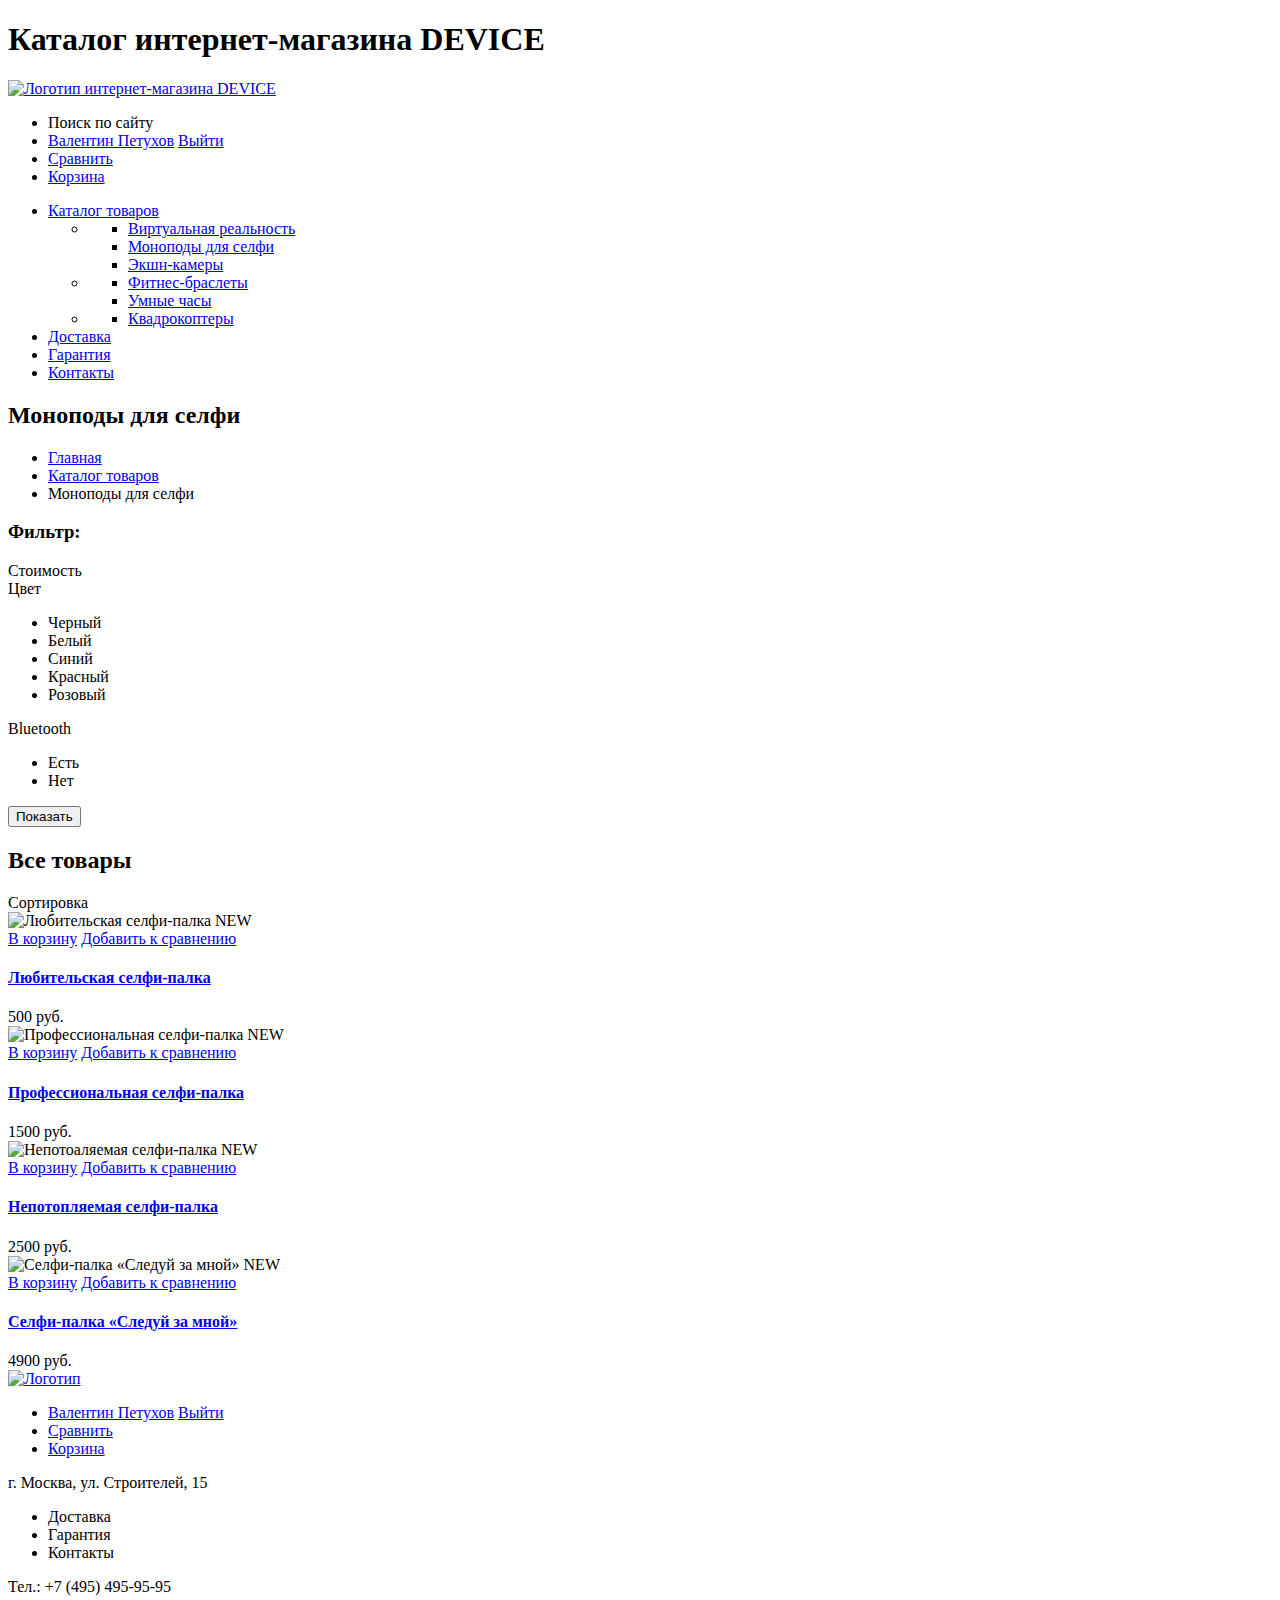
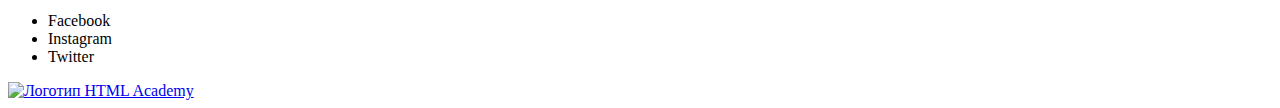
==== catalog.html @ 02eaf67c "Сделала первую часть разметки" ====
<!DOCTYPE html>
<html lang="en">

<head>
  <meta charset="UTF-8">
  <title>HTML Academy: Девайс. Каталог интернет-магазина.</title>
</head>

<body>
  <header>
    <h1>Каталог интернет-магазина DEVICE</h1>
    <div>
      <a href="index.html">
        <img src="#" alt="Логотип интернет-магазина DEVICE">
      </a>
    </div>
    <nav>
      <ul>
        <li><span>Поиск по сайту</span></li>
        <li>
          <a href="#">Валентин Петухов</a>
          <a href="#">Выйти</a>
        </li>
        <li><a href="#">Сравнить</a></li>
        <li><a href="#">Корзина</a></li>
      </ul>
      <ul>
        <li><a href="catalog.html">Каталог товаров</a>
          <ul>
            <li>
              <ul>
                <li><a href="#">Виртуальная реальность</a></li>
                <li><a href="#">Моноподы для селфи</a></li>
                <li><a href="#">Экшн-камеры</a></li>
              </ul>
            </li>
            <li>
              <ul>
                <li><a href="#">Фитнес-браслеты</a></li>
                <li><a href="#">Умные часы</a></li>
              </ul>
            </li>
            <li>
              <ul>
                <li><a href="#">Квадрокоптеры</a></li>
              </ul>
            </li>
          </ul>
        </li>
        <li><a href="#">Доставка</a></li>
        <li><a href="#">Гарантия</a></li>
        <li><a href="#">Контакты</a></li>
      </ul>
    </nav>
  </header>

  <main>
    <div>
      <h2>Моноподы для селфи</h2>
      <ul>
        <li><a href="index.html">Главная</a></li>
        <li><a href="catalog.html">Каталог товаров</a></li>
        <li><a>Моноподы для селфи</a></li>
      </ul>
    </div>

    <section>
      <h3>Фильтр:</h3>
      <div>Стоимость</div>
      <div>Цвет
        <ul>
          <li>Черный</li>
          <li>Белый</li>
          <li>Синий</li>
          <li>Красный</li>
          <li>Розовый</li>
        </ul>
      </div>
      <div>Bluetooth
        <ul>
          <li>Есть</li>
          <li>Нет</li>
        </ul>
      </div>
      <button>Показать</button>
    </section>

    <section>
      <h2>Все товары</h2>
      <section>Сортировка</section>

      <section>
        <article>
          <div>
            <div>
              <img src="#" alt="Любительская селфи-палка">
              <span>NEW</span>
            </div>
            <div>
              <a href="#">В корзину</a>
              <a href="#">Добавить к сравнению</a>
            </div>
          </div>
          <div>
            <h4><a href="#">Любительская селфи-палка</a></h4>
            <span>500 руб.</span>
          </div>
        </article>
        <article>
          <div>
            <div>
              <img src="#" alt="Профессиональная селфи-палка">
              <span>NEW</span>
            </div>
            <div>
              <a href="#">В корзину</a>
              <a href="#">Добавить к сравнению</a>
            </div>
          </div>
          <div>
            <h4><a href="#">Профессиональная селфи-палка</a></h4>
            <span>1500 руб.</span>
          </div>
        </article>
        <article>
          <div>
            <div>
              <img src="#" alt="Непотоаляемая селфи-палка">
              <span>NEW</span>
            </div>
            <div>
              <a href="#">В корзину</a>
              <a href="#">Добавить к сравнению</a>
            </div>
          </div>
          <div>
            <h4><a href="#">Непотопляемая селфи-палка</a></h4>
            <span>2500 руб.</span>
          </div>
        </article>
        <article>
          <div>
            <div>
              <img src="#" alt="Селфи-палка &laquoСледуй за мной&raquo">
              <span>NEW</span>
            </div>
            <div>
              <a href="#">В корзину</a>
              <a href="#">Добавить к сравнению</a>
            </div>
          </div>
          <div>
            <h4><a href="#">Селфи-палка &laquoСледуй за мной&raquo</a></h4>
            <span>4900 руб.</span>
          </div>
        </article>
      </section>
      
      <!--Pagination-->
      <section></section>

    </section>

    <footer>
      <div>
        <div>
          <a href="index.html"><img src="#" alt="Логотип"></a>
        </div>
        <ul>
          <li>
            <a href="#">Валентин Петухов</a>
            <a href="#">Выйти</a></li>
          <li><a href="#">Сравнить</a></li>
          <li><a href="#">Корзина</a></li>
        </ul>
      </div>
      <div>
        <p>г. Москва, ул. Строителей, 15</p>
        <ul>
          <li><a href="#"></a>Доставка</li>
          <li><a href="#"></a>Гарантия</li>
          <li><a href="#"></a>Контакты</li>
        </ul>
        <p>Тел.: +7 (495) 495-95-95</p>
      </div>
      <div>
        <ul>
          <li><a href="#"></a>Facebook</li>
          <li><a href="#"></a>Instagram</li>
          <li><a href="#"></a>Twitter</li>
        </ul>
        <div>
          <a href="https://htmlacademy.ru/intensive/htmlcss"><img src="#" alt="Логотип HTML Academy"></a>
        </div>
      </div>
    </footer>
  </main>
</body>

</html>
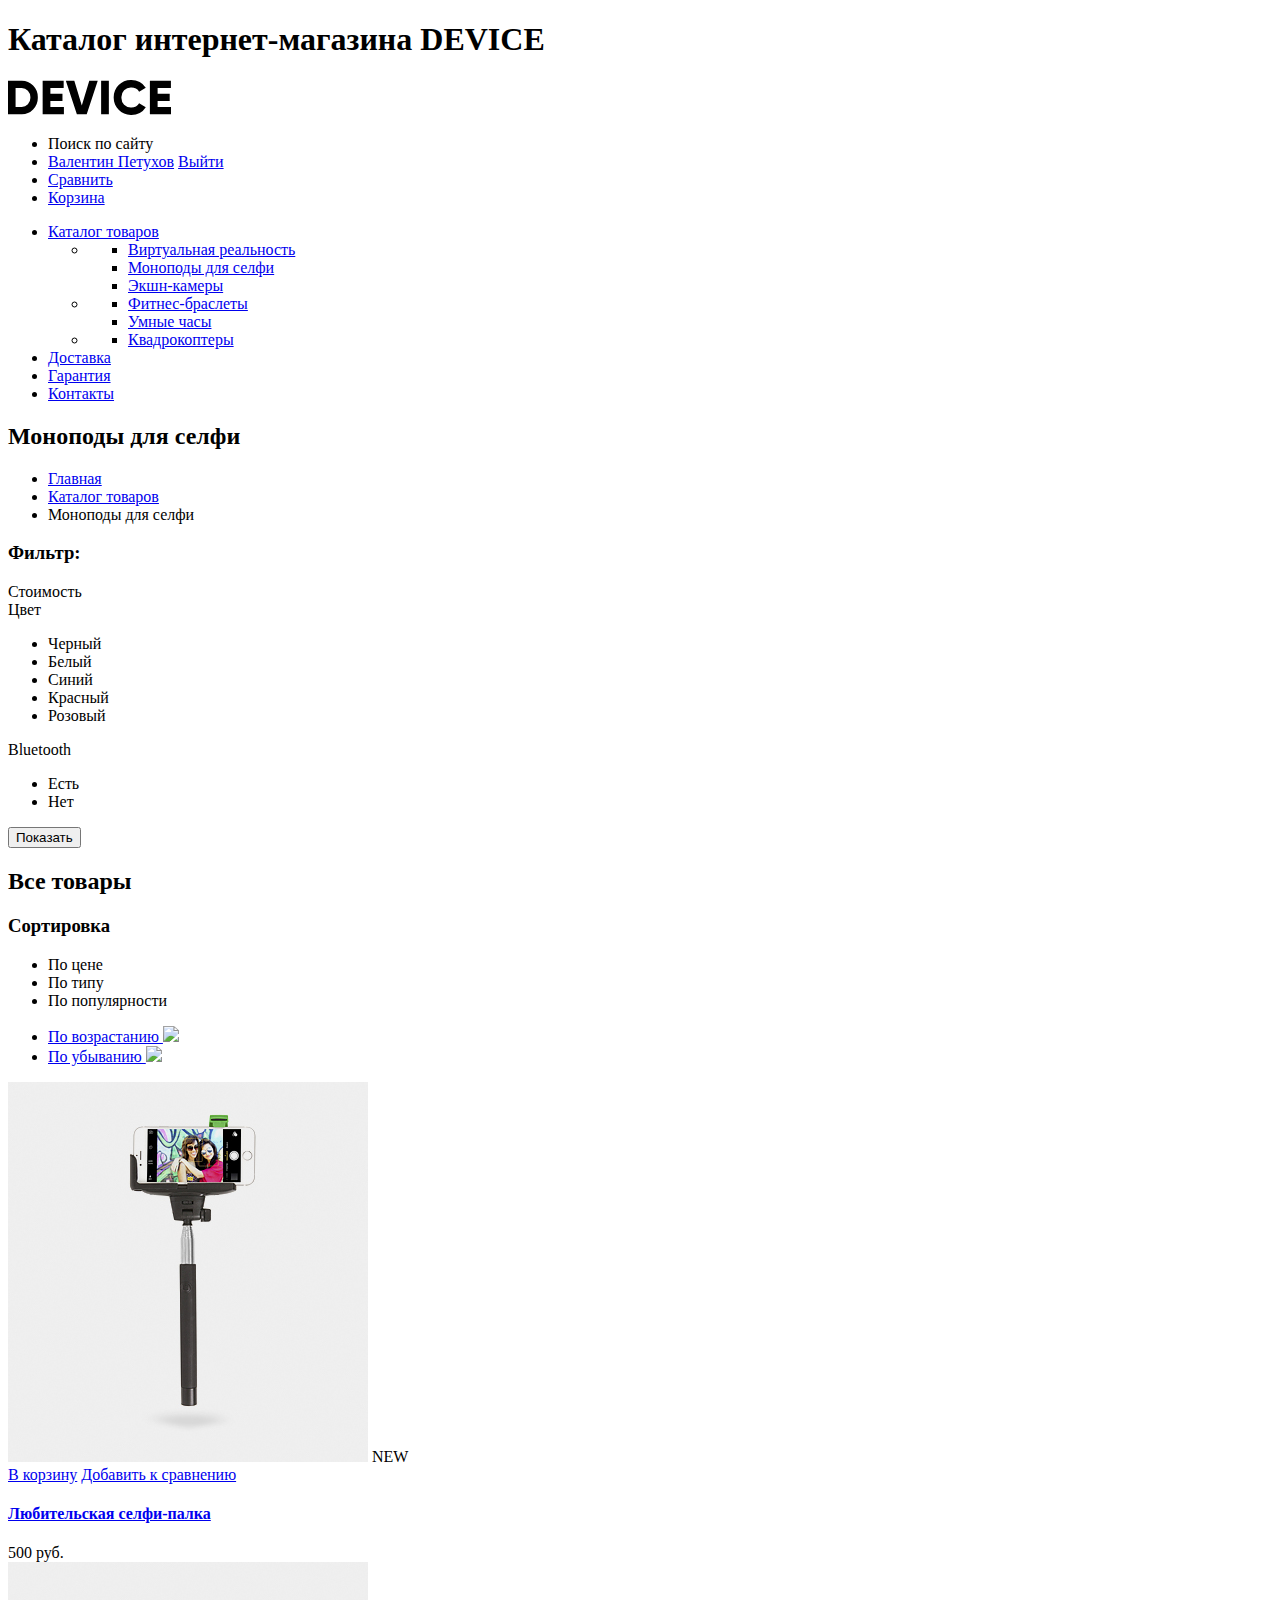
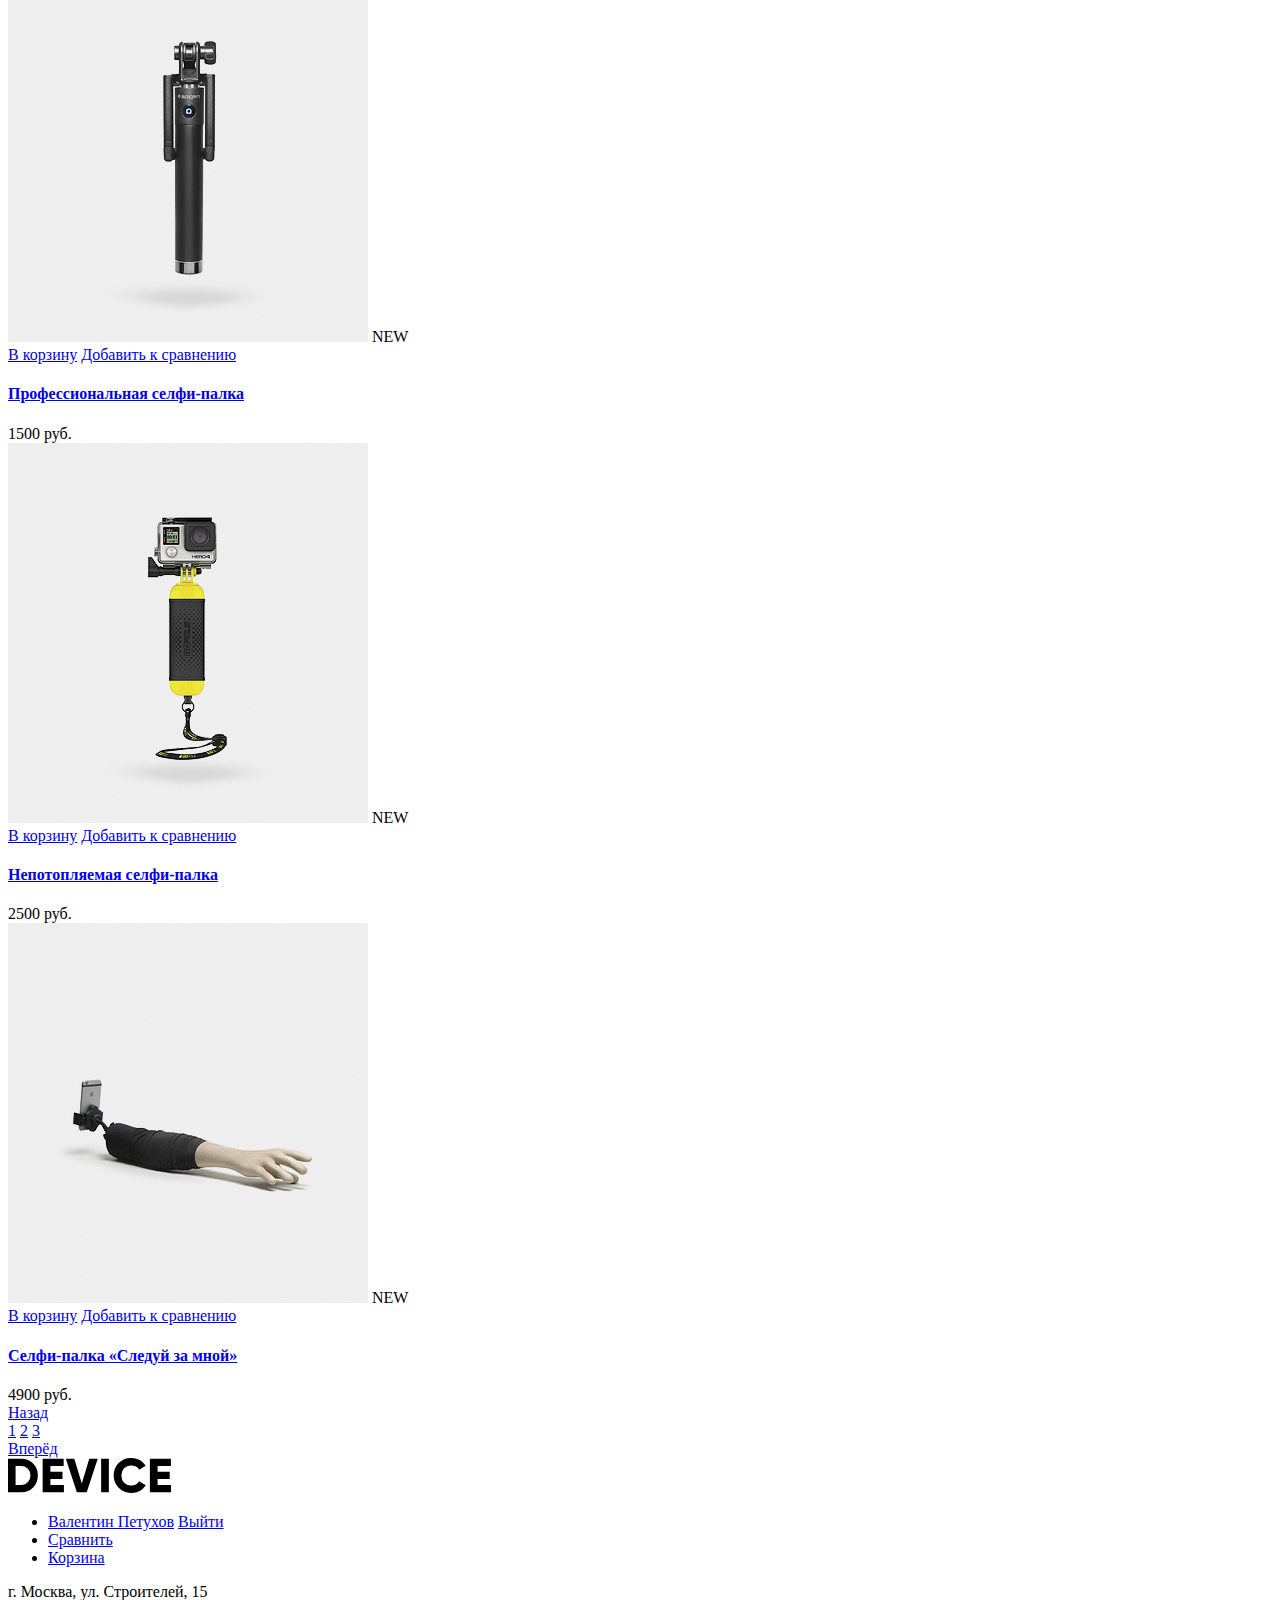
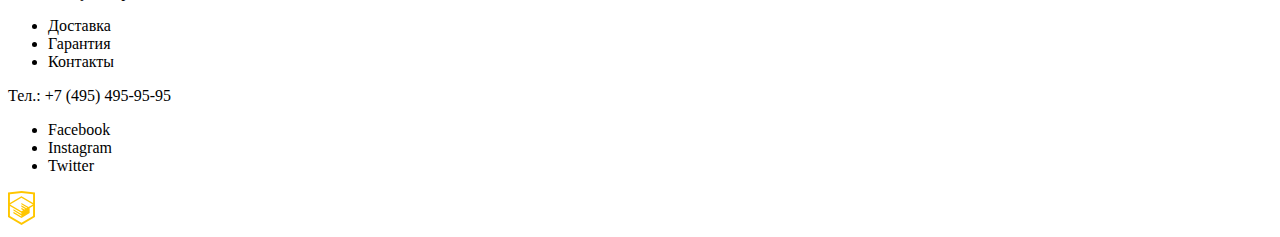
==== commit e89d8b6b: "Личный проект: начинаем готовить графику" ====
--- a/catalog.html
+++ b/catalog.html
@@ -11,7 +11,7 @@
     <h1>Каталог интернет-магазина DEVICE</h1>
     <div>
       <a href="index.html">
-        <img src="#" alt="Логотип интернет-магазина DEVICE">
+        <img src="img/logo.svg" alt="Логотип интернет-магазина DEVICE">
       </a>
     </div>
     <nav>
@@ -64,137 +64,175 @@
       </ul>
     </div>
 
-    <section>
-      <h3>Фильтр:</h3>
-      <div>Стоимость</div>
-      <div>Цвет
-        <ul>
-          <li>Черный</li>
-          <li>Белый</li>
-          <li>Синий</li>
-          <li>Красный</li>
-          <li>Розовый</li>
-        </ul>
+    <div>
+      <section>
+        <div>
+          <h3>Фильтр:</h3>
+        </div>
+        <div>Стоимость</div>
+        <div>Цвет
+          <ul>
+            <li>Черный</li>
+            <li>Белый</li>
+            <li>Синий</li>
+            <li>Красный</li>
+            <li>Розовый</li>
+          </ul>
+        </div>
+        <div>Bluetooth
+          <ul>
+            <li>Есть</li>
+            <li>Нет</li>
+          </ul>
+        </div>
+        <button>Показать</button>
+      </section>
+
+      <div>
+        <h2>Все товары</h2>
+        <section>
+          <h3>Сортировка</h3>
+          <ul>
+            <li><a href="#"></a>По цене</li>
+            <li><a href="#"></a>По типу</li>
+            <li><a href="#"></a>По популярности</li>
+          </ul>
+          <ul>
+            <li>
+              <a href="#">По возрастанию
+                <img src="#">
+              </a>
+            </li>
+            <li>
+              <a href="#">По убыванию
+                <img src="#">
+              </a>
+            </li>
+          </ul>
+        </section>
+
+        <section>
+          <article>
+            <div>
+              <div>
+                <img src="img/item-1.jpg" alt="Любительская селфи-палка">
+                <span>NEW</span>
+              </div>
+              <div>
+                <a href="#">В корзину</a>
+                <a href="#">Добавить к сравнению</a>
+              </div>
+            </div>
+            <div>
+              <h4><a href="#">Любительская селфи-палка</a></h4>
+              <span>500 руб.</span>
+            </div>
+          </article>
+          <article>
+            <div>
+              <div>
+                <img src="img/item-2.jpg" alt="Профессиональная селфи-палка">
+                <span>NEW</span>
+              </div>
+              <div>
+                <a href="#">В корзину</a>
+                <a href="#">Добавить к сравнению</a>
+              </div>
+            </div>
+            <div>
+              <h4><a href="#">Профессиональная селфи-палка</a></h4>
+              <span>1500 руб.</span>
+            </div>
+          </article>
+          <article>
+            <div>
+              <div>
+                <img src="img/item-3.jpg" alt="Непотоаляемая селфи-палка">
+                <span>NEW</span>
+              </div>
+              <div>
+                <a href="#">В корзину</a>
+                <a href="#">Добавить к сравнению</a>
+              </div>
+            </div>
+            <div>
+              <h4><a href="#">Непотопляемая селфи-палка</a></h4>
+              <span>2500 руб.</span>
+            </div>
+          </article>
+          <article>
+            <div>
+              <div>
+                <img src="img/item-4.jpg" alt="Селфи-палка &laquoСледуй за мной&raquo">
+                <span>NEW</span>
+              </div>
+              <div>
+                <a href="#">В корзину</a>
+                <a href="#">Добавить к сравнению</a>
+              </div>
+            </div>
+            <div>
+              <h4><a href="#">Селфи-палка &laquoСледуй за мной&raquo</a></h4>
+              <span>4900 руб.</span>
+            </div>
+          </article>
+        </section>
+
+        <!--Pagination-->
+        <section>
+          <div>
+            <div>
+              <a href="#prev">Назад</a>
+            </div>
+            <div>
+              <a href="#1">1</a>
+              <a href="#2">2</a>
+              <a href="#3">3</a>
+            </div>
+            <div>
+              <a href="#next">Вперёд</a>
+            </div>
+          </div>
+        </section>
+
       </div>
-      <div>Bluetooth
-        <ul>
-          <li>Есть</li>
-          <li>Нет</li>
-        </ul>
+    </div>
+  </main>
+
+  <footer>
+    <div>
+      <div>
+        <a href="index.html"><img src="img/logo.svg" alt="Логотип"></a>
       </div>
-      <button>Показать</button>
-    </section>
-
-    <section>
-      <h2>Все товары</h2>
-      <section>Сортировка</section>
-
-      <section>
-        <article>
-          <div>
-            <div>
-              <img src="#" alt="Любительская селфи-палка">
-              <span>NEW</span>
-            </div>
-            <div>
-              <a href="#">В корзину</a>
-              <a href="#">Добавить к сравнению</a>
-            </div>
-          </div>
-          <div>
-            <h4><a href="#">Любительская селфи-палка</a></h4>
-            <span>500 руб.</span>
-          </div>
-        </article>
-        <article>
-          <div>
-            <div>
-              <img src="#" alt="Профессиональная селфи-палка">
-              <span>NEW</span>
-            </div>
-            <div>
-              <a href="#">В корзину</a>
-              <a href="#">Добавить к сравнению</a>
-            </div>
-          </div>
-          <div>
-            <h4><a href="#">Профессиональная селфи-палка</a></h4>
-            <span>1500 руб.</span>
-          </div>
-        </article>
-        <article>
-          <div>
-            <div>
-              <img src="#" alt="Непотоаляемая селфи-палка">
-              <span>NEW</span>
-            </div>
-            <div>
-              <a href="#">В корзину</a>
-              <a href="#">Добавить к сравнению</a>
-            </div>
-          </div>
-          <div>
-            <h4><a href="#">Непотопляемая селфи-палка</a></h4>
-            <span>2500 руб.</span>
-          </div>
-        </article>
-        <article>
-          <div>
-            <div>
-              <img src="#" alt="Селфи-палка &laquoСледуй за мной&raquo">
-              <span>NEW</span>
-            </div>
-            <div>
-              <a href="#">В корзину</a>
-              <a href="#">Добавить к сравнению</a>
-            </div>
-          </div>
-          <div>
-            <h4><a href="#">Селфи-палка &laquoСледуй за мной&raquo</a></h4>
-            <span>4900 руб.</span>
-          </div>
-        </article>
-      </section>
-      
-      <!--Pagination-->
-      <section></section>
-
-    </section>
-
-    <footer>
+      <ul>
+        <li>
+          <a href="#">Валентин Петухов</a>
+          <a href="#">Выйти</a></li>
+        <li><a href="#">Сравнить</a></li>
+        <li><a href="#">Корзина</a></li>
+      </ul>
+    </div>
+    <div>
+      <p>г. Москва, ул. Строителей, 15</p>
+      <ul>
+        <li><a href="#"></a>Доставка</li>
+        <li><a href="#"></a>Гарантия</li>
+        <li><a href="#"></a>Контакты</li>
+      </ul>
+      <p>Тел.: +7 (495) 495-95-95</p>
+    </div>
+    <div>
+      <ul>
+        <li><a href="#"></a>Facebook</li>
+        <li><a href="#"></a>Instagram</li>
+        <li><a href="#"></a>Twitter</li>
+      </ul>
       <div>
-        <div>
-          <a href="index.html"><img src="#" alt="Логотип"></a>
-        </div>
-        <ul>
-          <li>
-            <a href="#">Валентин Петухов</a>
-            <a href="#">Выйти</a></li>
-          <li><a href="#">Сравнить</a></li>
-          <li><a href="#">Корзина</a></li>
-        </ul>
+        <a href="https://htmlacademy.ru/intensive/htmlcss"><img src="img/logo-html.svg" alt="Логотип HTML Academy"></a>
       </div>
-      <div>
-        <p>г. Москва, ул. Строителей, 15</p>
-        <ul>
-          <li><a href="#"></a>Доставка</li>
-          <li><a href="#"></a>Гарантия</li>
-          <li><a href="#"></a>Контакты</li>
-        </ul>
-        <p>Тел.: +7 (495) 495-95-95</p>
-      </div>
-      <div>
-        <ul>
-          <li><a href="#"></a>Facebook</li>
-          <li><a href="#"></a>Instagram</li>
-          <li><a href="#"></a>Twitter</li>
-        </ul>
-        <div>
-          <a href="https://htmlacademy.ru/intensive/htmlcss"><img src="#" alt="Логотип HTML Academy"></a>
-        </div>
-      </div>
-    </footer>
-  </main>
+    </div>
+  </footer>
+
 </body>
 
 </html>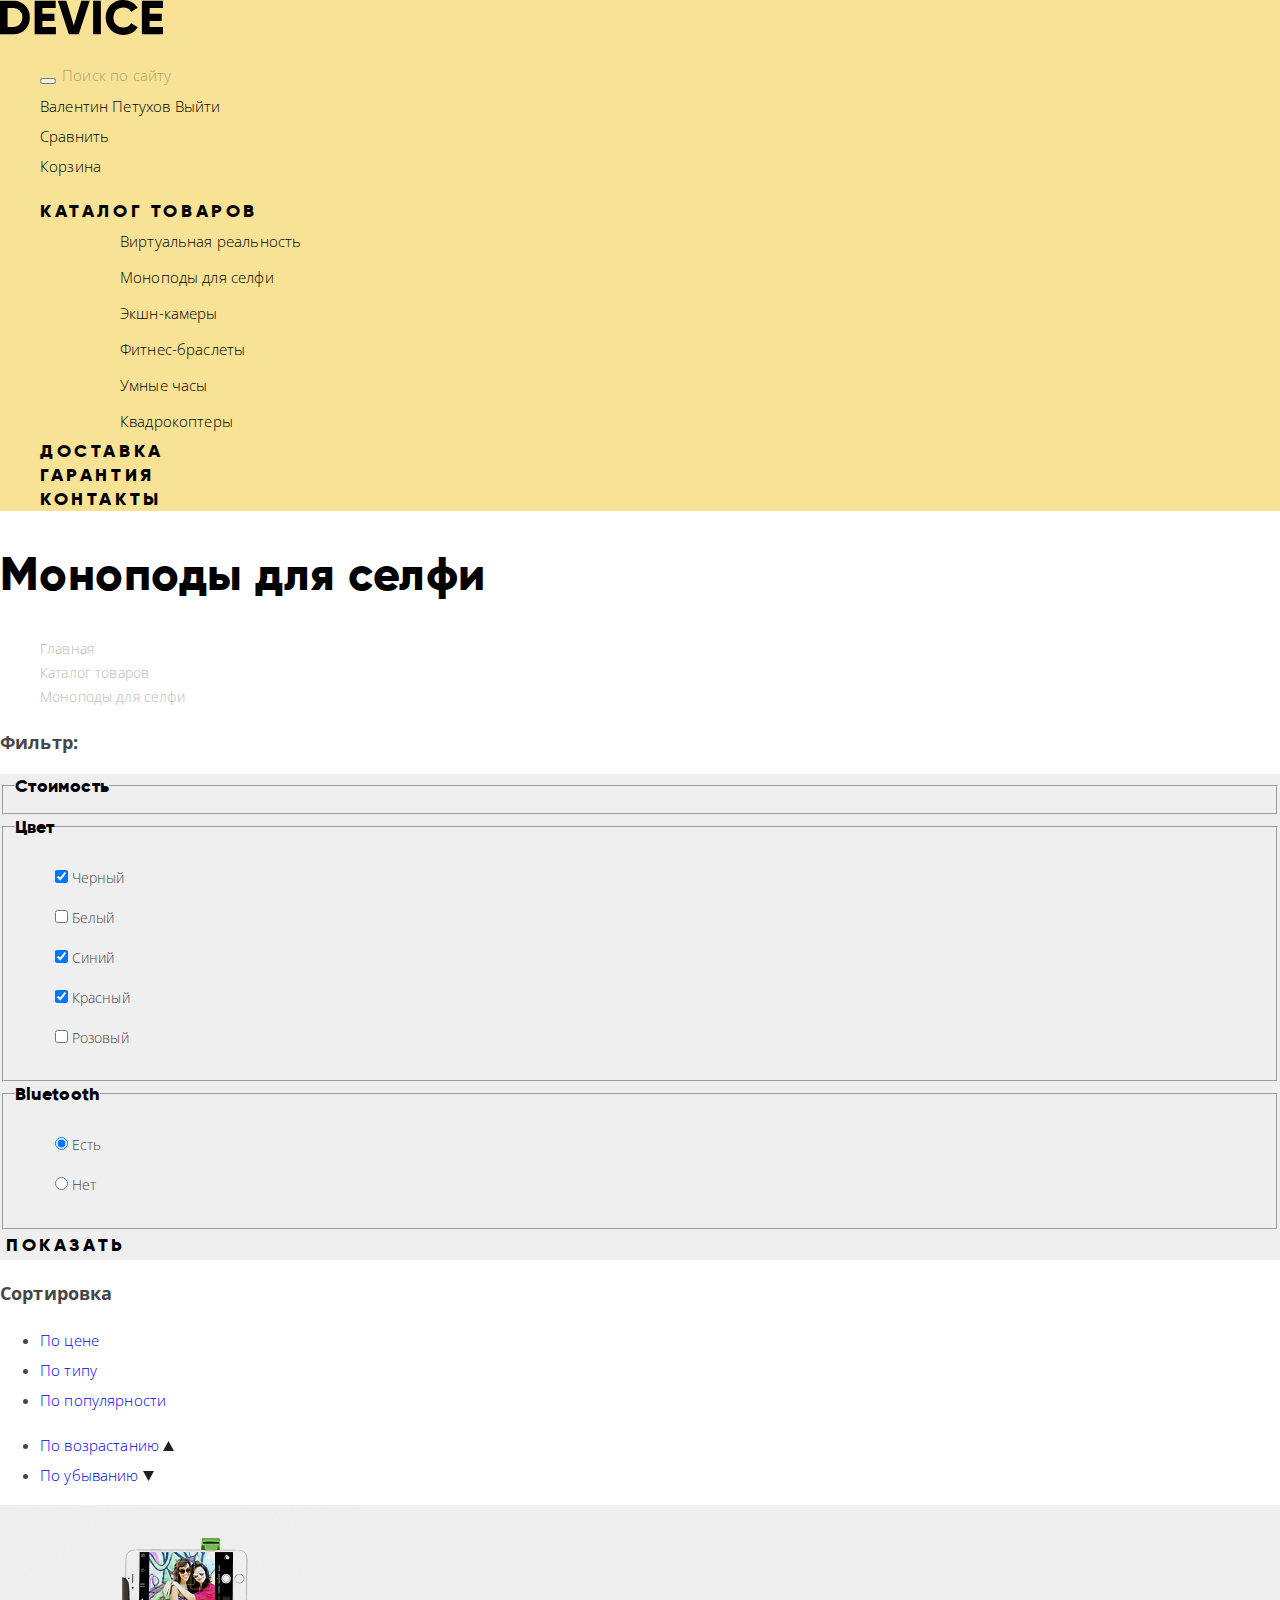
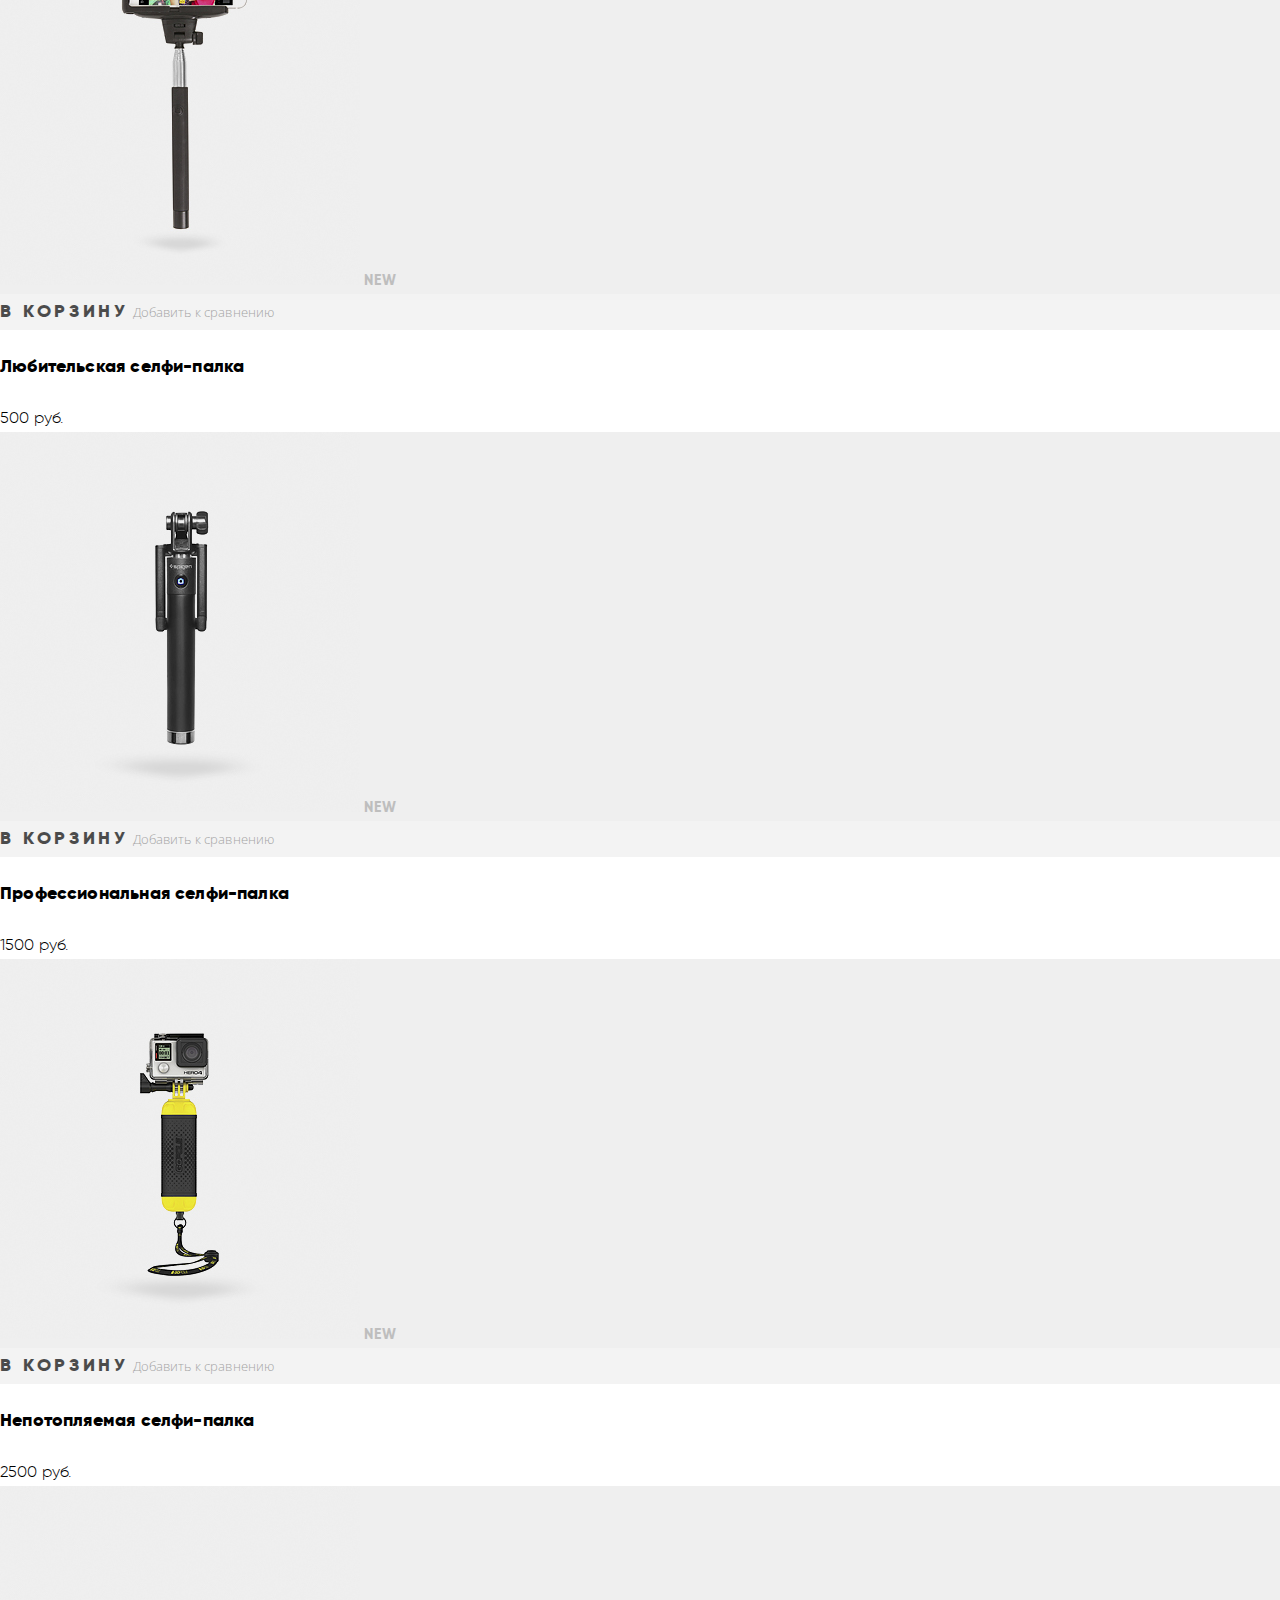
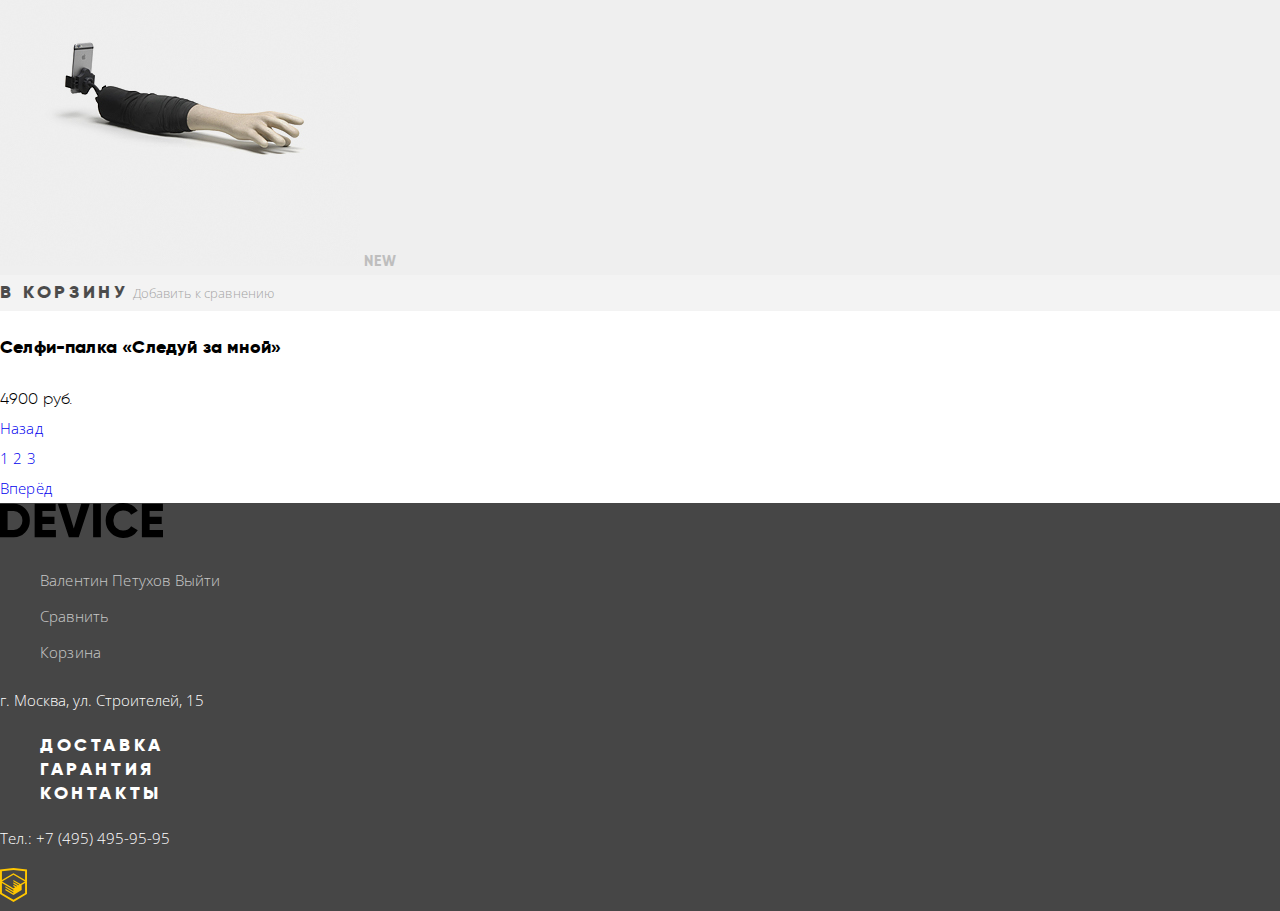
==== commit 945707ae: "Личный проект: начинаем базовую стилизацию" ====
--- a/catalog.html
+++ b/catalog.html
@@ -4,174 +4,252 @@
 <head>
   <meta charset="UTF-8">
   <title>HTML Academy: Девайс. Каталог интернет-магазина.</title>
+  <link href="https://fonts.googleapis.com/css?family=Open+Sans:300&display=swap&subset=cyrillic-ext" rel="stylesheet">
+  <link href="css/normalize.css" rel="stylesheet">
+  <link href="css/style.css" rel="stylesheet">
 </head>
 
 <body>
-  <header>
-    <h1>Каталог интернет-магазина DEVICE</h1>
-    <div>
+  <header class="main-header">
+    <h1 class="visually-hidden">Каталог интернет-магазина Девайс</h1>
+    <div class="main-header-logo">
       <a href="index.html">
-        <img src="img/logo.svg" alt="Логотип интернет-магазина DEVICE">
+        <img src="img/logo.svg" alt="Логотип интернет-магазина Девайс">
       </a>
     </div>
-    <nav>
-      <ul>
-        <li><span>Поиск по сайту</span></li>
+     <nav class="main-navigation">
+      <ul class="user-navigation">
+        <li class="user-search-item">
+          <form class="user-search" method="get" action="#">
+            <button class="user-search-button" type="submit">
+              <span class="visually-hidden">Поиск</span>
+            </button>
+            <input class="user-search-input" type="search" name="site-search" placeholder="Поиск по сайту">
+          </form>
+        </li>
         <li>
           <a href="#">Валентин Петухов</a>
           <a href="#">Выйти</a>
         </li>
-        <li><a href="#">Сравнить</a></li>
-        <li><a href="#">Корзина</a></li>
-      </ul>
-      <ul>
-        <li><a href="catalog.html">Каталог товаров</a>
-          <ul>
-            <li>
-              <ul>
-                <li><a href="#">Виртуальная реальность</a></li>
-                <li><a href="#">Моноподы для селфи</a></li>
-                <li><a href="#">Экшн-камеры</a></li>
-              </ul>
-            </li>
-            <li>
-              <ul>
-                <li><a href="#">Фитнес-браслеты</a></li>
-                <li><a href="#">Умные часы</a></li>
-              </ul>
-            </li>
-            <li>
-              <ul>
-                <li><a href="#">Квадрокоптеры</a></li>
+        <li>
+          <a href="#">Сравнить</a>
+        </li>
+        <li>
+          <a href="#">Корзина</a>
+        </li>
+      </ul>
+       <ul class="site-navigation">
+        <li class="header-catalog">
+          <a href="catalog.html">Каталог товаров</a>
+          <ul class="catalog-items">
+            <li>
+              <ul class="catalog-items-1">
+                <li>
+                  <a href="#">Виртуальная реальность</a>
+                </li>
+                <li>
+                  <a href="#">Моноподы для селфи</a>
+                </li>
+                <li>
+                  <a href="#">Экшн-камеры</a>
+                </li>
+              </ul>
+            </li>
+            <li>
+              <ul class="catalog-items-2">
+                <li>
+                  <a href="#">Фитнес-браслеты</a>
+                </li>
+                <li>
+                  <a href="#">Умные часы</a>
+                </li>
+              </ul>
+            </li>
+            <li>
+              <ul class="catalog-items-3">
+                <li>
+                  <a href="#">Квадрокоптеры</a>
+                </li>
               </ul>
             </li>
           </ul>
         </li>
-        <li><a href="#">Доставка</a></li>
-        <li><a href="#">Гарантия</a></li>
-        <li><a href="#">Контакты</a></li>
+        <li class="header-delivery">
+          <a href="#">Доставка</a>
+        </li>
+        <li class="header-garanties">
+          <a href="#">Гарантия</a>
+        </li>
+        <li class="header-contacts">
+          <a href="#">Контакты</a>
+        </li>
       </ul>
     </nav>
   </header>
 
-  <main>
+  <main class="catalog-content">
+    <div class="catalog-content-title">
+      <h2>Моноподы для селфи</h2>
+      <ul class="breadcrumbs">
+        <li>
+          <a href="index.html">Главная</a>
+        </li>
+        <li>
+          <a href="catalog.html">Каталог товаров</a>
+        </li>
+        <li>
+          <a>Моноподы для селфи</a>
+        </li>
+      </ul>
+    </div>
+
     <div>
-      <h2>Моноподы для селфи</h2>
-      <ul>
-        <li><a href="index.html">Главная</a></li>
-        <li><a href="catalog.html">Каталог товаров</a></li>
-        <li><a>Моноподы для селфи</a></li>
-      </ul>
-    </div>
-
-    <div>
-      <section>
-        <div>
+      <section class="catalog-filter">
+        <div class="catalog-filter-title">
           <h3>Фильтр:</h3>
         </div>
-        <div>Стоимость</div>
-        <div>Цвет
-          <ul>
-            <li>Черный</li>
-            <li>Белый</li>
-            <li>Синий</li>
-            <li>Красный</li>
-            <li>Розовый</li>
-          </ul>
-        </div>
-        <div>Bluetooth
-          <ul>
-            <li>Есть</li>
-            <li>Нет</li>
-          </ul>
-        </div>
-        <button>Показать</button>
+        <form class="filter-content" method="get" action="#">
+          <div class="filter-price">
+          <fieldset>
+          <legend>Стоимость</legend>          
+          </fieldset>
+          </div>
+          <div class="filter-color">
+            <fieldset>
+              <legend>Цвет</legend>
+              <ul class="filter-color">
+                <li>
+                  <input id="black-id" type="checkbox" name="black" checked>
+                  <label for="black-id">Черный</label>
+                </li>
+                <li>
+                  <input id="white-id" type="checkbox" name="white">
+                  <label for="white-id">Белый</label>
+                </li>
+                <li>
+                  <input id="blue-id" type="checkbox" name="blue" checked>
+                  <label for="blue-id">Синий</label>
+                </li>
+                <li>
+                  <input id="red-id" type="checkbox" name="red" checked>
+                  <label for="red-id">Красный</label>
+                </li>
+                <li>
+                  <input id="pink-id" type="checkbox" name="pink">
+                  <label for="pink-id">Розовый</label>
+                </li>
+              </ul>
+            </fieldset>
+          </div>
+          <div class="filter-bluetooth">
+            <fieldset>
+              <legend>Bluetooth</legend>
+              <ul class="filter-bluetooth">
+                <li>
+                  <input id="bluetooth-yes-id" type="radio" name="bluetooth" value="yes" checked>
+                  <label for="bluetooth-yes-id">Есть</label>
+                </li>
+                <li>
+                  <input id="bluetooth-no-id" type="radio" name="bluetooth" value="no">
+                  <label for="bluetooth-no-id">Нет</label>
+                </li>
+              </ul>
+            </fieldset>
+          </div>
+          <button class="button" type="submit">Показать</button>
+        </form>
       </section>
 
       <div>
-        <h2>Все товары</h2>
+        <h2 class="visually-hidden">Все товары</h2>
         <section>
           <h3>Сортировка</h3>
-          <ul>
-            <li><a href="#"></a>По цене</li>
-            <li><a href="#"></a>По типу</li>
-            <li><a href="#"></a>По популярности</li>
+          <ul class="sorting-types">
+            <li>
+              <a href="#">По цене</a>
+            </li>
+            <li>
+              <a href="#">По типу</a>
+            </li>
+            <li>
+              <a href="#">По популярности</a>
+            </li>
           </ul>
-          <ul>
+          <ul class="sorting-price">
             <li>
               <a href="#">По возрастанию
-                <img src="#">
+                <img src="img/icon-up-dir.svg">
               </a>
             </li>
             <li>
               <a href="#">По убыванию
-                <img src="#">
+                <img src="img/icon-down-dir.svg">
               </a>
             </li>
           </ul>
         </section>
 
-        <section>
-          <article>
-            <div>
-              <div>
+        <section class="product-list">
+          <article class="product-item-wrap">
+            <div class="product-item">
+              <div class="product-pic">
                 <img src="img/item-1.jpg" alt="Любительская селфи-палка">
                 <span>NEW</span>
               </div>
-              <div>
-                <a href="#">В корзину</a>
-                <a href="#">Добавить к сравнению</a>
-              </div>
-            </div>
-            <div>
+              <div class="product-hover">
+                <a class="button" href="#">В корзину</a>
+                <a class="compare" href="#">Добавить к сравнению</a>
+              </div>
+            </div>
+            <div class="product-name">
               <h4><a href="#">Любительская селфи-палка</a></h4>
               <span>500 руб.</span>
             </div>
           </article>
-          <article>
-            <div>
-              <div>
+          <article class="product-item-wrap">
+            <div class="product-item">
+              <div class="product-pic">
                 <img src="img/item-2.jpg" alt="Профессиональная селфи-палка">
                 <span>NEW</span>
               </div>
-              <div>
-                <a href="#">В корзину</a>
-                <a href="#">Добавить к сравнению</a>
-              </div>
-            </div>
-            <div>
+              <div class="product-hover">
+                <a class="button" href="#">В корзину</a>
+                <a class="compare" href="#">Добавить к сравнению</a>
+              </div>
+            </div>
+            <div class="product-name">
               <h4><a href="#">Профессиональная селфи-палка</a></h4>
               <span>1500 руб.</span>
             </div>
           </article>
-          <article>
-            <div>
-              <div>
+          <article class="product-item-wrap">
+            <div class="product-item">
+              <div class="product-pic">
                 <img src="img/item-3.jpg" alt="Непотоаляемая селфи-палка">
                 <span>NEW</span>
               </div>
-              <div>
-                <a href="#">В корзину</a>
-                <a href="#">Добавить к сравнению</a>
-              </div>
-            </div>
-            <div>
+              <div class="product-hover">
+                <a class="button" href="#">В корзину</a>
+                <a class="compare" href="#">Добавить к сравнению</a>
+              </div>
+            </div>
+            <div class="product-name">
               <h4><a href="#">Непотопляемая селфи-палка</a></h4>
               <span>2500 руб.</span>
             </div>
           </article>
-          <article>
-            <div>
-              <div>
+          <article class="product-item-wrap">
+            <div class="product-item">
+              <div class="product-pic">
                 <img src="img/item-4.jpg" alt="Селфи-палка &laquoСледуй за мной&raquo">
                 <span>NEW</span>
               </div>
-              <div>
-                <a href="#">В корзину</a>
-                <a href="#">Добавить к сравнению</a>
-              </div>
-            </div>
-            <div>
+              <div class="product-hover">
+                <a class="button" href="#">В корзину</a>
+                <a class="compare" href="#">Добавить к сравнению</a>
+              </div>
+            </div>
+            <div class="product-name">
               <h4><a href="#">Селфи-палка &laquoСледуй за мной&raquo</a></h4>
               <span>4900 руб.</span>
             </div>
@@ -199,36 +277,59 @@
     </div>
   </main>
 
-  <footer>
-    <div>
-      <div>
-        <a href="index.html"><img src="img/logo.svg" alt="Логотип"></a>
+   <footer class="main-footer">
+    <div class="footer-navigation">
+      <div class="footer-logo">
+        <img src="img/logo.svg" alt="Логотип интернет-магазина Девайс">
       </div>
-      <ul>
+      <ul class="footer-user-navigation">
         <li>
           <a href="#">Валентин Петухов</a>
           <a href="#">Выйти</a></li>
-        <li><a href="#">Сравнить</a></li>
-        <li><a href="#">Корзина</a></li>
-      </ul>
-    </div>
-    <div>
+        <li>
+          <a href="#">Сравнить</a>
+        </li>
+        <li>
+          <a href="#">Корзина</a>
+        </li>
+      </ul>
+    </div>
+    <div class="footer-info">
       <p>г. Москва, ул. Строителей, 15</p>
-      <ul>
-        <li><a href="#"></a>Доставка</li>
-        <li><a href="#"></a>Гарантия</li>
-        <li><a href="#"></a>Контакты</li>
+      <ul class="footer-nav-services">
+        <li>
+          <a href="#">Доставка</a>
+        </li>
+        <li>
+          <a href="#">Гарантия</a>
+        </li>
+        <li><a href="#">Контакты</a>
+        </li>
       </ul>
       <p>Тел.: +7 (495) 495-95-95</p>
     </div>
-    <div>
-      <ul>
-        <li><a href="#"></a>Facebook</li>
-        <li><a href="#"></a>Instagram</li>
-        <li><a href="#"></a>Twitter</li>
-      </ul>
-      <div>
-        <a href="https://htmlacademy.ru/intensive/htmlcss"><img src="img/logo-html.svg" alt="Логотип HTML Academy"></a>
+    <div class="footer-links">
+      <ul class="footer-socials">
+        <li>
+          <a class="social-button" href="#">
+            <span class="visually-hidden">Facebook</span>
+          </a>
+        </li>
+        <li>
+          <a class="social-button" href="#">
+            <span class="visually-hidden">Instagram</span>
+          </a>
+        </li>
+        <li>
+          <a class="social-button" href="#">
+            <span class="visually-hidden">Twitter</span>
+          </a>
+        </li>
+      </ul>
+      <div class="footer-copyright">
+        <a class="button" href="https://htmlacademy.ru/intensive/htmlcss">
+          <img src="img/logo-html.svg" alt="Логотип HTML Academy">
+        </a>
       </div>
     </div>
   </footer>
--- a/css/style.css
+++ b/css/style.css
@@ -0,0 +1,390 @@
+
+@font-face {
+  font-family: "Gilroy";
+  font-weight: 800;
+  font-style: normal;
+  
+  src: url("../fonts/gilroyextrabold.woff2") format("woff2"),
+  url("../fonts/gilroyextrabold.woff") format("woff");
+}
+
+@font-face {
+  font-family: "Gilroy";
+  font-weight: 300;
+  font-style: normal;
+ 
+  src: url("../fonts/gilroylight.woff2") format("woff2"),
+  url("../fonts/gilroylight.woff") format("woff");
+}
+
+
+.visually-hidden {
+  position: absolute;
+  clip: rect(0 0 0 0);
+  width: 1px;
+  height: 1px;
+  margin: -1px;
+}
+
+body {
+  margin: 0;
+  padding: 0;
+  
+  font-family: "Open Sans", "Arial", sans-serif;
+  font-size: 15px;
+  line-height: 30px;
+  font-weight: 300;
+  letter-spacing: 0.01em;
+  color: #464646;
+  background-color: #ffffff;
+}
+
+a {
+  text-decoration: none;
+}
+
+.main-header {
+  background-color: #f7e296; 
+}
+
+.main-navigation {
+  color: #000000; 
+}
+
+.user-navigation {
+  list-style: none;
+}
+
+.user-navigation a {
+  color: #000000;
+}
+
+.user-navigation a:hover {
+  opacity: 0.6;
+
+}
+
+.user-navigation a:focus {
+  opacity: 0.3;
+}
+
+.user-search-input {
+  font-family: "Open Sans", "Arial", sans-serif;
+  font-size: 15px;
+  line-height: 30px;
+  font-weight: 300;
+  letter-spacing: 0.01em;
+  color: #000000;
+  cursor: pointer;
+  background-color: transparent;
+  border: none;
+}
+  
+.user-search-input::-webkit-input-placeholder {
+  color: #000000;
+  opacity: 0.3;
+}
+
+.user-search-input::-moz-placeholder {
+  color: #000000;
+  opacity: 0.3;
+}
+
+.user-search-input:-moz-placeholder {
+  color: #000000;
+}
+
+.user-search-input:-ms-input-placeholder {
+  color: #000000;
+  opacity: 0.3;  
+}   
+
+.user-search-input:hover::-webkit-input-placeholder { 
+  color: #000000;
+  opacity: 0.6;
+}
+
+.user-search-input:hover::-moz-placeholder {
+  color: #000000;
+  opacity: 0.6;
+}
+
+.user-search-input:hover:-moz-placeholder { 
+  color: #000000;
+  opacity: 0.6;
+}
+
+.user-search-input:hover:-ms-input-placeholder {
+  opacity: 0.6;  
+} 
+
+.user-search-input:focus::-webkit-input-placeholder { 
+  opacity: 0;
+}
+
+.user-search-input:focus::-moz-placeholder {
+  opacity: 0;
+}
+
+.user-search-input:focus:-moz-placeholder { 
+  opacity: 0;
+}
+
+.user-search-input:focus:-ms-input-placeholder {
+  opacity: 0;  
+} 
+
+.site-navigation {
+  list-style: none;
+  font-family: "Gilroy", "Tahoma", sans-serif;
+  font-size: 18px;
+  font-weight: 800;
+  text-transform: uppercase;
+  line-height: 24px;
+  letter-spacing: 0.2em;
+}
+
+.site-navigation a {
+  color: #000000;
+}
+
+.site-navigation a:hover {
+  opacity: 0.6;
+
+}
+
+.site-navigation a:focus {
+  opacity: 0.3;
+}
+
+.catalog-items {
+  list-style: none;
+}
+
+.catalog-items-1,
+.catalog-items-2,
+.catalog-items-3 {
+  list-style: none;
+}
+
+.catalog-items-1 a,
+.catalog-items-2 a,
+.catalog-items-3 a {
+  font-family: "Open Sans", "Arial", sans-serif;
+  font-size: 15px;
+  font-weight: 300;
+  text-transform: none;
+  line-height: 36px;
+  letter-spacing: 0.01em; 
+}
+
+>main-info {
+  letter-spacing: 0;
+}
+
+.main-info h2 {
+  font-family: "Gilroy", "Tahoma", sans-serif;
+  font-weight: 800;
+  font-size: 47px;
+  letter-spacing: 0.01em;
+  line-height: 48px;
+  color: #000000;
+}
+
+.info-delivery {
+  font-family: "Gilroy", "Tahoma", sans-serif;
+  font-weight: 800;
+  font-size: 16px;
+  line-height: 40px;
+  color: #000000;
+  list-style-type: circle;
+}
+
+.info-delivery a{
+  color: #000000;
+}
+
+.button {
+  font-family: "Gilroy", "Tahoma", sans-serif;
+  font-weight: 800;
+  font-size: 18px;
+  line-height: 24px;
+  color: #000000;
+  letter-spacing: 0.2em;
+  text-transform: uppercase;
+  border: none;
+}
+
+.button:hover{
+  
+}
+
+.button:focus {
+  opacity: 0.3;
+}
+
+.main-footer {
+  color: #ffffff;
+  background-color: #464646;
+}
+
+.footer-user-navigation {
+  list-style: none;
+  line-height: 36px;
+}
+
+.footer-user-navigation a {
+  color: #ffffff;
+  opacity: 0.7;
+}
+
+.footer-user-navigation a:hover {
+  opacity: 1;
+}
+
+.footer-user-navigation a:focus {
+  opacity: 0.3;
+}
+
+.footer-info {
+  letter-spacing: 0;
+}
+
+.footer-nav-services {
+  list-style: none;
+  font-family: "Gilroy", "Tahoma", sans-serif;
+  font-weight: 800;
+  font-size: 18px;
+  line-height: 24px;
+  color: #ffffff;
+  letter-spacing: 0.2em;
+  text-transform: uppercase;
+}
+
+.footer-nav-services a{
+  color: #ffffff;
+}
+
+.footer-nav-services a:hover{
+  opacity: 0.6;
+}
+
+.footer-nav-services a:focus{
+  opacity: 0.3;
+}
+
+.footer-socials {
+  list-style: none;
+}
+
+/*Каталог*/
+
+.catalog-content-title h2{
+  font-family: "Gilroy", "Tahoma", sans-serif;
+  font-weight: 800;
+  font-size: 47px;
+  letter-spacing: 0.01em;
+  line-height: 48px;
+  color: #000000;
+}
+
+.breadcrumbs {
+  list-style:  none;
+  font-size: 14px;
+  line-height:  24px;
+}
+
+.breadcrumbs a{
+  color: #000000;
+  opacity: 0.3;
+}
+
+.breadcrumbs a:hover{
+  color: #000000;
+  opacity: 0.6;
+}
+
+.breadcrumbs a:focus{
+  color: #000000;
+  opacity: 0.1;
+}
+
+.filter-content {
+  background-color: #efefef; 
+}
+
+.catalog-filter legend {
+  font-family: "Gilroy", "Tahoma", sans-serif;
+  font-weight: 800;
+  font-size: 18px;
+  line-height: 24px;
+  color: #000000;
+  letter-spacing: 0.01em;
+}
+
+.filter-color,
+.filter-bluetooth {
+  list-style:  none;
+  font-size: 14px;
+  line-height: 40px;
+}
+
+.product-pic {
+  background-color: #efefef;
+}
+
+.product-pic span {
+  font-family: "Gilroy", "Tahoma", sans-serif;
+  font-weight: 800;
+  font-size: 14px;
+  line-height: 24px;
+  color: #000000;
+  letter-spacing: 0.05em;
+  text-transform: uppercase;
+  opacity: 0.2;
+}
+
+.product-hover {
+  background-color: #eeeeee;
+  opacity: 0.7;
+}
+
+.product-hover .compare {
+  font-size: 13px;
+  line-height: 36px;
+  letter-spacing: 0.01em;
+  color: #000000;
+  opacity: 0.5;
+}
+
+.product-name h4 {
+  font-family: "Gilroy", "Tahoma", sans-serif;
+  font-weight: 800;
+  font-size: 18px;
+  line-height: 24px;
+  color: #000000;
+  letter-spacing: 0.01em;
+}
+
+.product-name a {
+  color: #000000;
+}
+
+.product-name span {
+  font-family: "Gilroy", "Tahoma", sans-serif;
+  font-weight: 300;
+  font-size: 16px;
+  line-height: 24px;
+  color: #000000;
+  letter-spacing: 0.01em;
+}
+
+
+
+
+
+
+
+
+
+
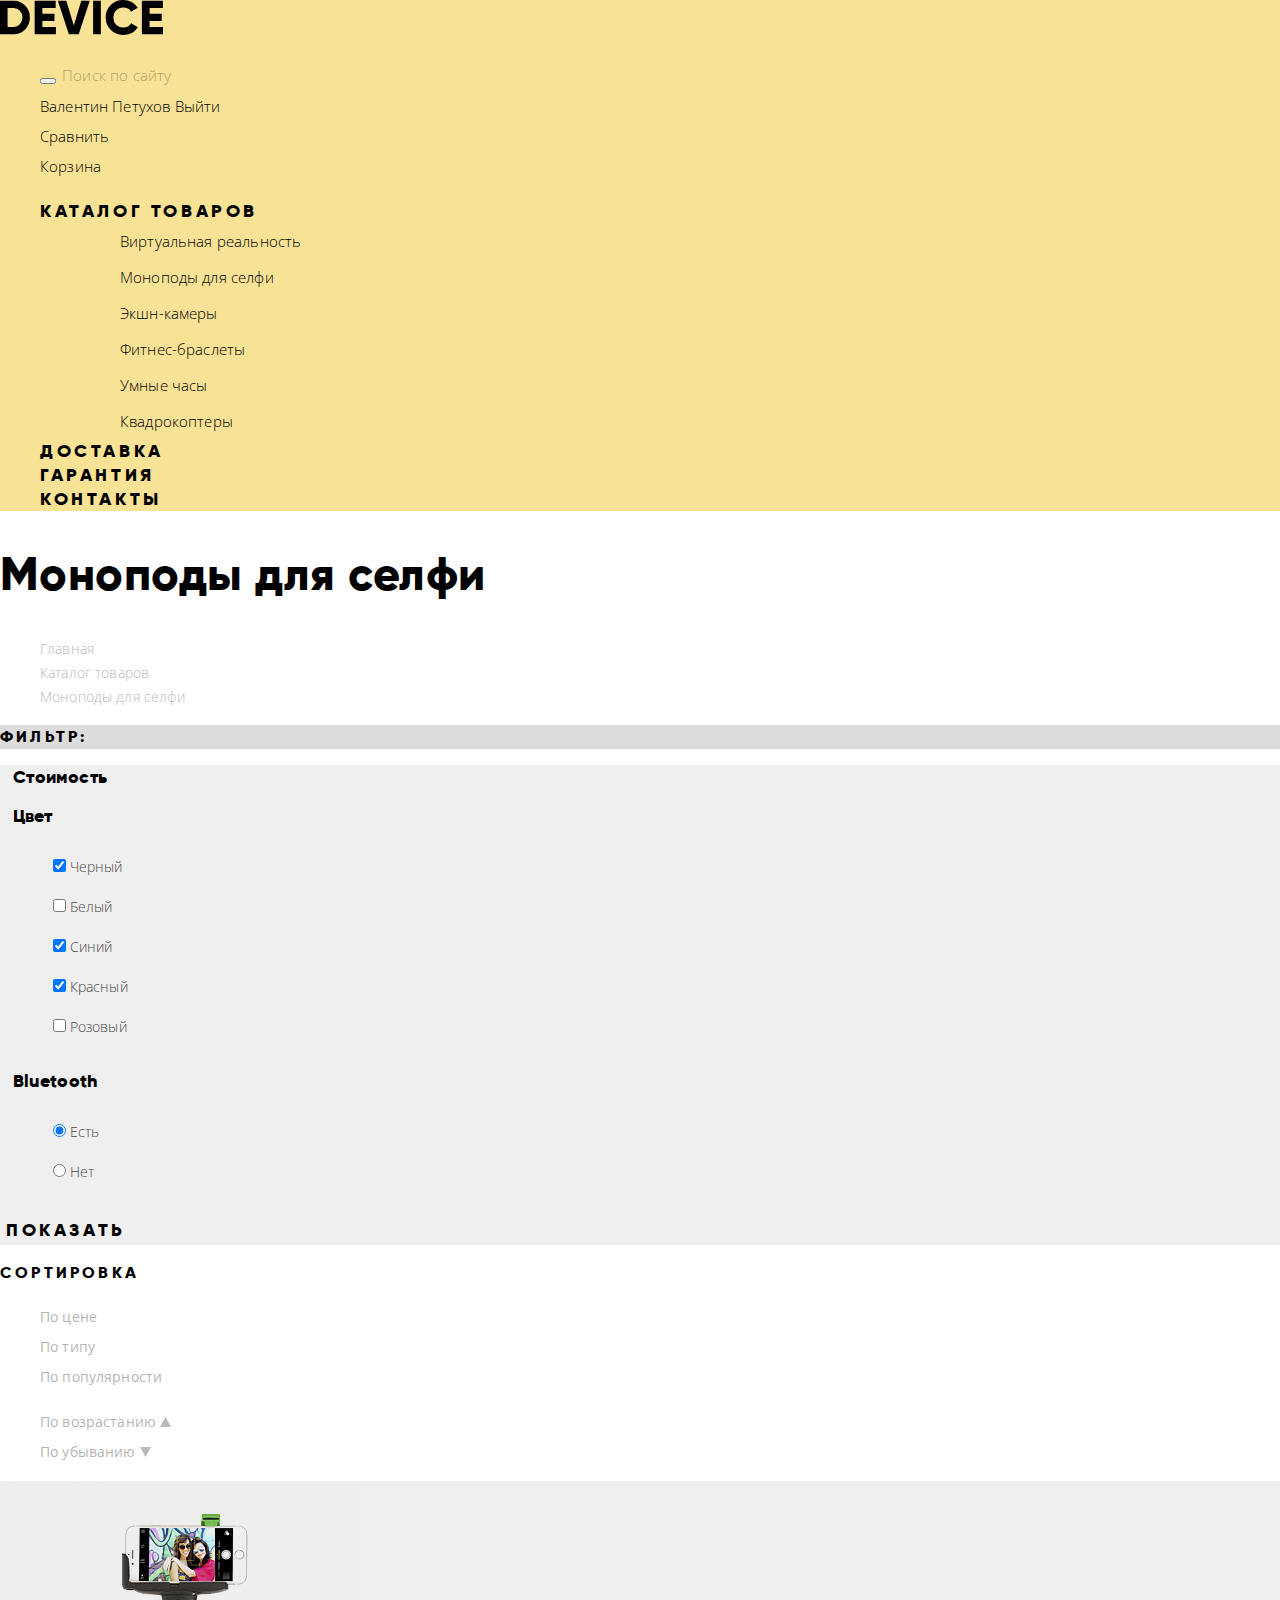
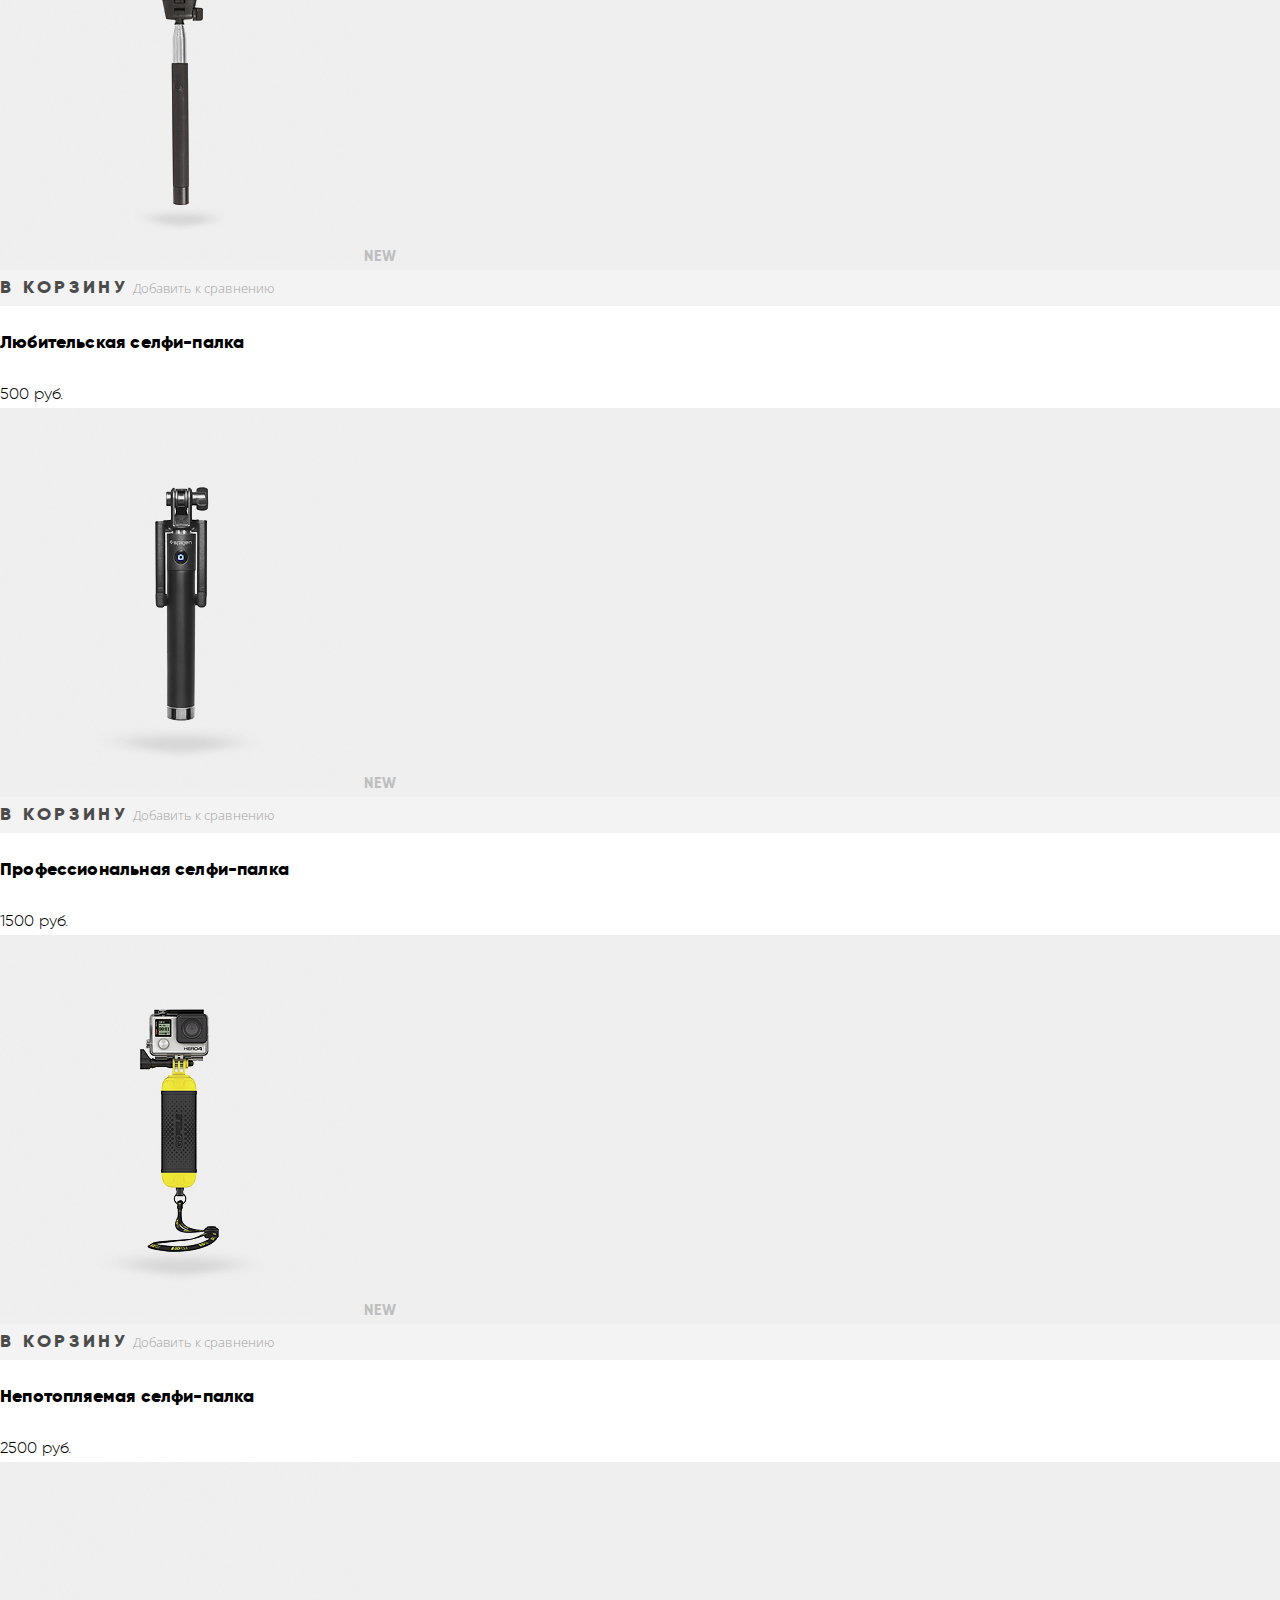
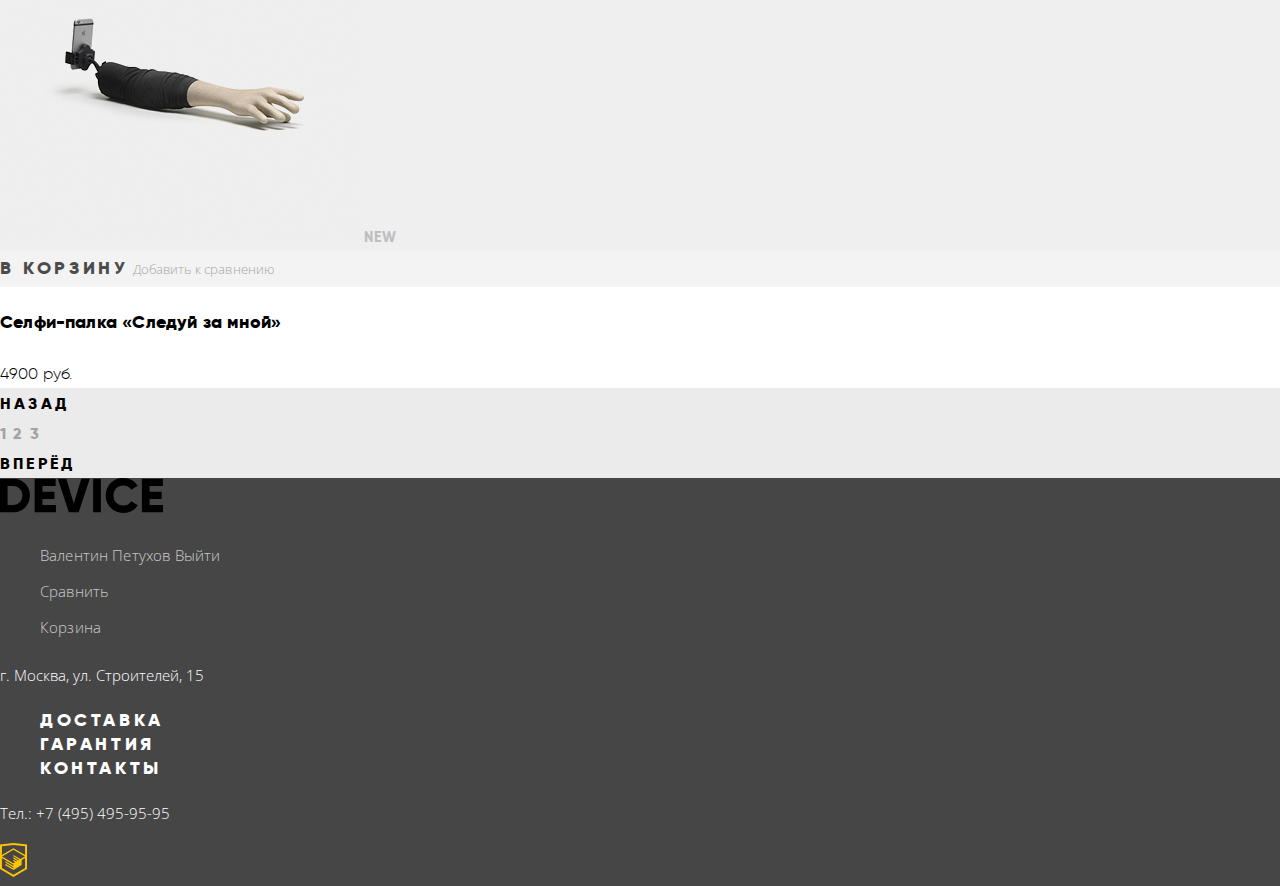
==== commit 16f05106: "Личный проект: завершаем базовую стилизацию" ====
--- a/catalog.html
+++ b/catalog.html
@@ -4,7 +4,7 @@
 <head>
   <meta charset="UTF-8">
   <title>HTML Academy: Девайс. Каталог интернет-магазина.</title>
-  <link href="https://fonts.googleapis.com/css?family=Open+Sans:300&display=swap&subset=cyrillic-ext" rel="stylesheet">
+ <link href="https://fonts.googleapis.com/css?family=Open+Sans:300,400&display=swap&subset=cyrillic" rel="stylesheet">
   <link href="css/normalize.css" rel="stylesheet">
   <link href="css/style.css" rel="stylesheet">
 </head>
@@ -162,9 +162,9 @@
 
       <div>
         <h2 class="visually-hidden">Все товары</h2>
-        <section>
+        <section class="sorting">
           <h3>Сортировка</h3>
-          <ul class="sorting-types">
+          <ul class="sorting-type">
             <li>
               <a href="#">По цене</a>
             </li>
@@ -257,17 +257,17 @@
         </section>
 
         <!--Pagination-->
-        <section>
-          <div>
-            <div>
+        <section class="pagination">
+          <div class="pagination-wrapper">
+            <div class="pagination-prev">
               <a href="#prev">Назад</a>
             </div>
-            <div>
+            <div class="pagination-count">
               <a href="#1">1</a>
               <a href="#2">2</a>
               <a href="#3">3</a>
             </div>
-            <div>
+            <div class="pagination-next">
               <a href="#next">Вперёд</a>
             </div>
           </div>
@@ -280,7 +280,9 @@
    <footer class="main-footer">
     <div class="footer-navigation">
       <div class="footer-logo">
+       <a href="index.html">
         <img src="img/logo.svg" alt="Логотип интернет-магазина Девайс">
+        </a>
       </div>
       <ul class="footer-user-navigation">
         <li>
--- a/css/style.css
+++ b/css/style.css
@@ -16,7 +16,6 @@
   src: url("../fonts/gilroylight.woff2") format("woff2"),
   url("../fonts/gilroylight.woff") format("woff");
 }
-
 
 .visually-hidden {
   position: absolute;
@@ -61,7 +60,6 @@
 
 .user-navigation a:hover {
   opacity: 0.6;
-
 }
 
 .user-navigation a:focus {
@@ -134,6 +132,18 @@
   opacity: 0;  
 } 
 
+.user-search-input:focus {
+  outline: none;
+  border-bottom: 2px solid black;
+}
+
+.user-search-input::-webkit-search-decoration,
+.user-search-input::-webkit-search-cancel-button,
+.user-search-input::-webkit-search-results-button,
+.user-search-input::-webkit-search-results-decoration { 
+  display: none; 
+}
+
 .site-navigation {
   list-style: none;
   font-family: "Gilroy", "Tahoma", sans-serif;
@@ -150,7 +160,6 @@
 
 .site-navigation a:hover {
   opacity: 0.6;
-
 }
 
 .site-navigation a:focus {
@@ -178,8 +187,8 @@
   letter-spacing: 0.01em; 
 }
 
->main-info {
-  letter-spacing: 0;
+.main-info {
+  letter-spacing: 0.01em;
 }
 
 .main-info h2 {
@@ -221,6 +230,35 @@
 
 .button:focus {
   opacity: 0.3;
+}
+
+.product-list {
+  list-style: none;
+}
+
+.product-list a {
+  color: #000000;
+}
+
+.product-wrap p {
+  color: inherit;
+  font-family: "Gilroy", "Tahoma", sans-serif;
+  font-weight: 800;
+  font-size: 18px;
+  line-height: 24px;
+  letter-spacing: 0.01em;
+}
+
+.product-wrap:hover {
+  
+}
+
+.product-wrap:focus p {
+  opacity: 0.3;
+}
+
+.partners-logo-list {
+  list-style: none;
 }
 
 .main-footer {
@@ -307,6 +345,24 @@
 .breadcrumbs a:focus{
   color: #000000;
   opacity: 0.1;
+}
+
+.catalog-filter-title {
+  background-color: #dcdcdc;
+}
+
+.catalog-filter fieldset {
+  border: none;
+}
+
+.catalog-filter-title h3 {
+   font-family: "Gilroy", "Tahoma", sans-serif;
+  font-weight: 800;
+  font-size: 16px;
+  line-height: 24px;
+  color: #000000;
+  letter-spacing: 0.2em;
+  text-transform: uppercase;
 }
 
 .filter-content {
@@ -329,6 +385,39 @@
   line-height: 40px;
 }
 
+.sorting h3 {
+  font-family: "Gilroy", "Tahoma", sans-serif;
+  font-weight: 800;
+  font-size: 16px;
+  line-height: 24px;
+  color: #000000;
+  letter-spacing: 0.2em;
+  text-transform: uppercase;
+}
+
+.sorting a {
+  font-family: "Open Sans", "Arial", sans-serif;
+  color: #000000;
+  font-size: 14px;
+  font-weight: 400;
+  text-transform: none;
+  line-height: 18px;
+  opacity: 0.3;
+}
+
+.sorting a:hover {
+  opacity: 0.6;
+}
+
+.sorting a:focus {
+  opacity: 1;
+}
+
+.sorting-type,
+.sorting-price {
+  list-style: none;
+}
+
 .product-pic {
   background-color: #efefef;
 }
@@ -379,12 +468,39 @@
   letter-spacing: 0.01em;
 }
 
-
-
-
-
-
-
-
-
-
+.pagination-wrapper {
+  background-color: #ebebeb;
+}
+
+.pagination-wrapper a {
+  font-family: "Gilroy", "Tahoma", sans-serif;
+  font-weight: 800;
+  font-size: 16px;
+  line-height: 24px;
+  color: #000000;
+  letter-spacing: 0.2em;
+  text-transform: uppercase;
+}
+
+.pagination-count a {
+  opacity: 0.3;
+}
+
+.pagination-count a:hover {
+  opacity: 0.6;
+}
+
+.pagination-count a:focus {
+  opacity: 1;
+}
+
+.pagination-prev a:hover,
+.pagination-next a:hover {
+  background-color: #d9d9d9;
+}
+
+.pagination-prev a:focus,
+.pagination-next a:focus {
+  opacity: 0.3;
+  background-color: #d9d9d9;
+}
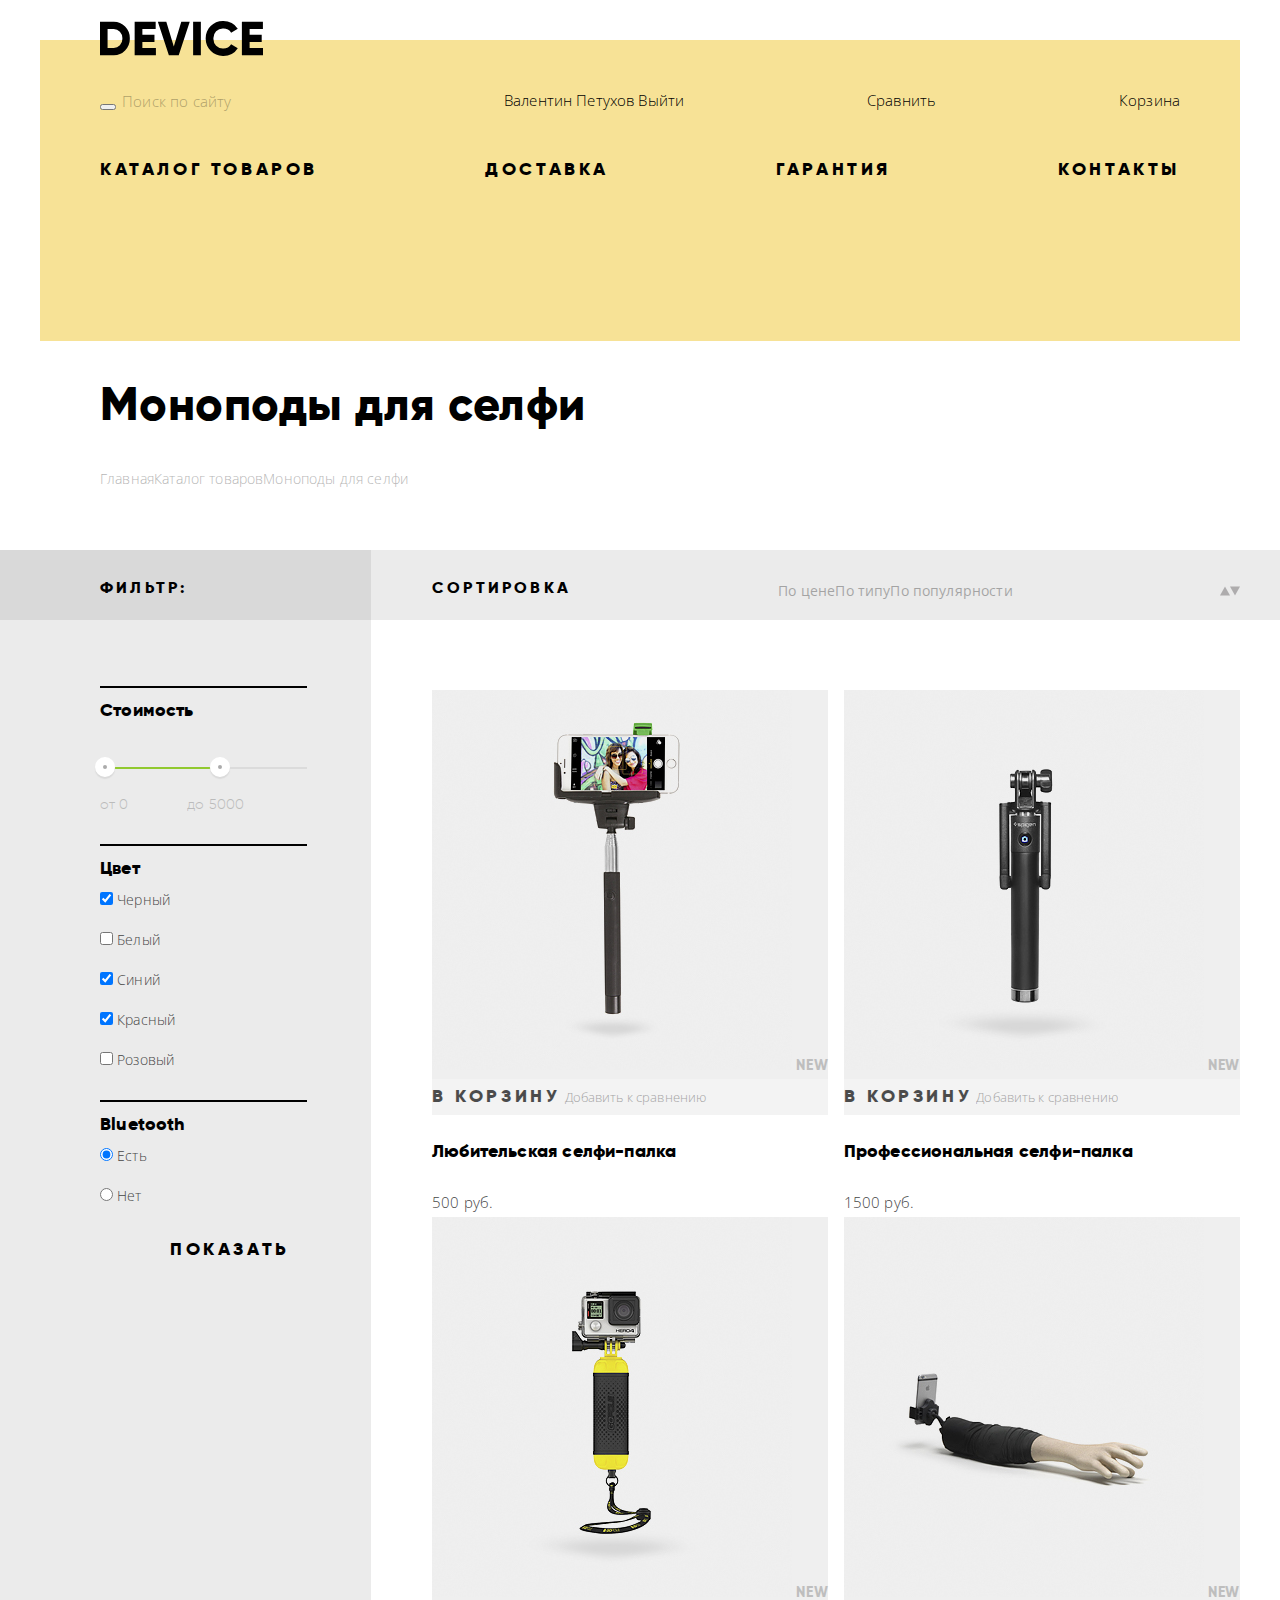
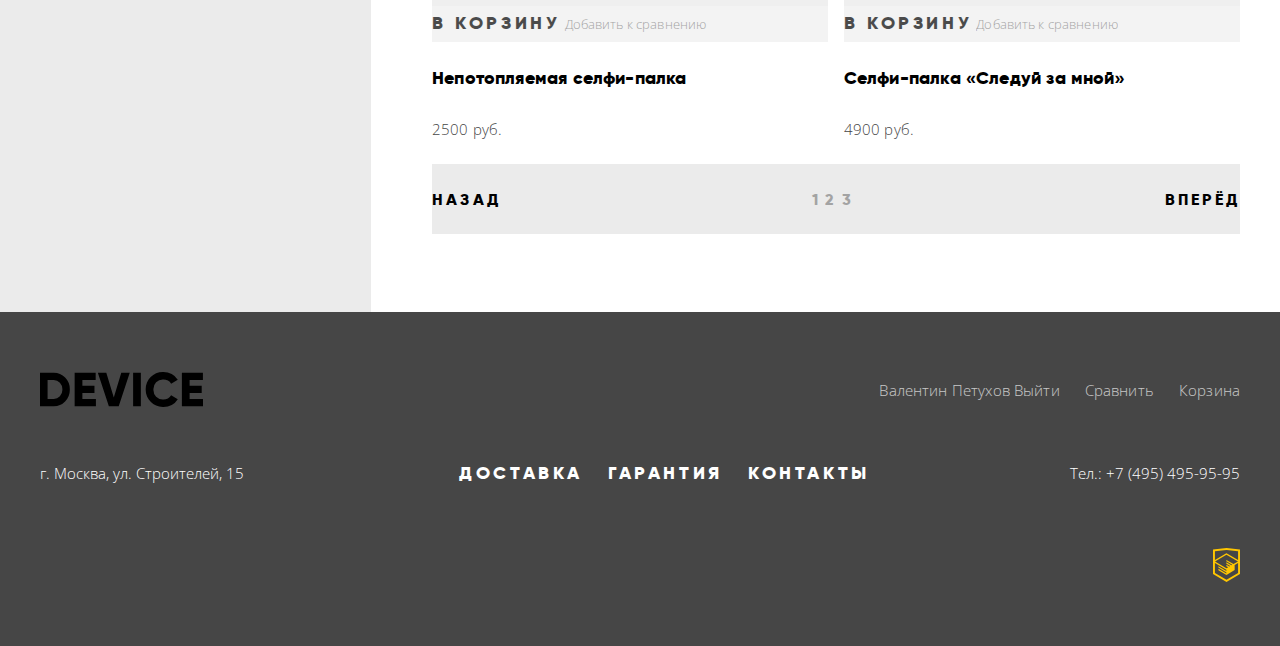
==== commit 5899257d: "Личный проект: начинаем строить сетку на флексах" ====
--- a/catalog.html
+++ b/catalog.html
@@ -4,334 +4,366 @@
 <head>
   <meta charset="UTF-8">
   <title>HTML Academy: Девайс. Каталог интернет-магазина.</title>
- <link href="https://fonts.googleapis.com/css?family=Open+Sans:300,400&display=swap&subset=cyrillic" rel="stylesheet">
+  <link href="https://fonts.googleapis.com/css?family=Open+Sans:300,400&display=swap&subset=cyrillic" rel="stylesheet">
   <link href="css/normalize.css" rel="stylesheet">
   <link href="css/style.css" rel="stylesheet">
 </head>
 
 <body>
-  <header class="main-header">
-    <h1 class="visually-hidden">Каталог интернет-магазина Девайс</h1>
-    <div class="main-header-logo">
-      <a href="index.html">
-        <img src="img/logo.svg" alt="Логотип интернет-магазина Девайс">
-      </a>
+  <div class="container">
+    <header class="main-header">
+      <h1 class="visually-hidden">Каталог интернет-магазина Девайс</h1>
+      <div class="main-header-logo">
+        <a href="index.html">
+          <img src="img/logo.svg" alt="Логотип интернет-магазина Девайс">
+        </a>
+      </div>
+      <nav class="main-navigation">
+        <ul class="user-navigation">
+          <li class="user-search-item">
+            <form class="user-search" method="get" action="#">
+              <button class="user-search-button" type="submit">
+                <span class="visually-hidden">Поиск</span>
+              </button>
+              <input class="user-search-input" type="search" name="site-search" placeholder="Поиск по сайту">
+            </form>
+          </li>
+          <li>
+            <a href="#">Валентин Петухов</a>
+            <a href="#">Выйти</a>
+          </li>
+          <li>
+            <a href="#">Сравнить</a>
+          </li>
+          <li>
+            <a href="#">Корзина</a>
+          </li>
+        </ul>
+        <ul class="site-navigation">
+          <li class="header-catalog">
+            <a href="catalog.html">Каталог товаров</a>
+            <ul class="catalog-items">
+              <li>
+                <ul class="catalog-items-1">
+                  <li>
+                    <a href="#">Виртуальная реальность</a>
+                  </li>
+                  <li>
+                    <a href="#">Моноподы для селфи</a>
+                  </li>
+                  <li>
+                    <a href="#">Экшн-камеры</a>
+                  </li>
+                </ul>
+              </li>
+              <li>
+                <ul class="catalog-items-2">
+                  <li>
+                    <a href="#">Фитнес-браслеты</a>
+                  </li>
+                  <li>
+                    <a href="#">Умные часы</a>
+                  </li>
+                </ul>
+              </li>
+              <li>
+                <ul class="catalog-items-3">
+                  <li>
+                    <a href="#">Квадрокоптеры</a>
+                  </li>
+                </ul>
+              </li>
+            </ul>
+          </li>
+          <li class="header-delivery">
+            <a href="#">Доставка</a>
+          </li>
+          <li class="header-garanties">
+            <a href="#">Гарантия</a>
+          </li>
+          <li class="header-contacts">
+            <a href="#">Контакты</a>
+          </li>
+        </ul>
+      </nav>
+    </header>
+  </div>
+
+  <main class="catalog-content">
+    <div class="container">
+      <div class="catalog-content-title">
+        <h2>Моноподы для селфи</h2>
+        <ul class="breadcrumbs">
+          <li>
+            <a href="index.html">Главная</a>
+          </li>
+          <li>
+            <a href="catalog.html">Каталог товаров</a>
+          </li>
+          <li>
+            <a>Моноподы для селфи</a>
+          </li>
+        </ul>
+      </div>
     </div>
-     <nav class="main-navigation">
-      <ul class="user-navigation">
-        <li class="user-search-item">
-          <form class="user-search" method="get" action="#">
-            <button class="user-search-button" type="submit">
-              <span class="visually-hidden">Поиск</span>
-            </button>
-            <input class="user-search-input" type="search" name="site-search" placeholder="Поиск по сайту">
+
+    <div class="catalog-wrapper">
+
+      <div class="catalog-flex-wrap">
+
+        <section class="catalog-filter">
+          <div class="catalog-filter-title">
+            <h3>Фильтр:</h3>
+          </div>
+          <form class="filter-content" method="get" action="echo.htmlacademy.ru">
+            <div class="filter-price">
+              <fieldset class="filter-price-item">
+                <legend>Стоимость</legend>
+                <div class="range-filter">
+                  <div class="range-controls">
+                    <div class="scale">
+                      <div class="bar"></div>
+                    </div>
+                    <div class="toggle toggle-min"></div>
+                    <div class="toggle toggle-max"></div>
+                  </div>
+                  <div class="price-controls">
+                    <label class="min-price">от <input name="min-price" type="number" value="0"></label>
+                    <label class="max-price">до <input name="min-price" type="number" value="5000"></label>
+                  </div>
+                </div>
+              </fieldset>
+            </div>
+            <div class="filter-color">
+              <fieldset>
+                <legend>Цвет</legend>
+                <ul class="filter-color-list">
+                  <li>
+                    <input id="black-id" type="checkbox" name="black" checked>
+                    <label for="black-id">Черный</label>
+                  </li>
+                  <li>
+                    <input id="white-id" type="checkbox" name="white">
+                    <label for="white-id">Белый</label>
+                  </li>
+                  <li>
+                    <input id="blue-id" type="checkbox" name="blue" checked>
+                    <label for="blue-id">Синий</label>
+                  </li>
+                  <li>
+                    <input id="red-id" type="checkbox" name="red" checked>
+                    <label for="red-id">Красный</label>
+                  </li>
+                  <li>
+                    <input id="pink-id" type="checkbox" name="pink">
+                    <label for="pink-id">Розовый</label>
+                  </li>
+                </ul>
+              </fieldset>
+            </div>
+            <div class="filter-bluetooth">
+              <fieldset>
+                <legend>Bluetooth</legend>
+                <ul class="filter-bluetooth-list">
+                  <li>
+                    <input id="bluetooth-yes-id" type="radio" name="bluetooth" value="yes" checked>
+                    <label for="bluetooth-yes-id">Есть</label>
+                  </li>
+                  <li>
+                    <input id="bluetooth-no-id" type="radio" name="bluetooth" value="no">
+                    <label for="bluetooth-no-id">Нет</label>
+                  </li>
+                </ul>
+              </fieldset>
+            </div>
+            <button class="button button-filter" type="submit">Показать</button>
           </form>
-        </li>
-        <li>
-          <a href="#">Валентин Петухов</a>
-          <a href="#">Выйти</a>
-        </li>
-        <li>
-          <a href="#">Сравнить</a>
-        </li>
-        <li>
-          <a href="#">Корзина</a>
-        </li>
-      </ul>
-       <ul class="site-navigation">
-        <li class="header-catalog">
-          <a href="catalog.html">Каталог товаров</a>
-          <ul class="catalog-items">
-            <li>
-              <ul class="catalog-items-1">
-                <li>
-                  <a href="#">Виртуальная реальность</a>
-                </li>
-                <li>
-                  <a href="#">Моноподы для селфи</a>
-                </li>
-                <li>
-                  <a href="#">Экшн-камеры</a>
-                </li>
-              </ul>
-            </li>
-            <li>
-              <ul class="catalog-items-2">
-                <li>
-                  <a href="#">Фитнес-браслеты</a>
-                </li>
-                <li>
-                  <a href="#">Умные часы</a>
-                </li>
-              </ul>
-            </li>
-            <li>
-              <ul class="catalog-items-3">
-                <li>
-                  <a href="#">Квадрокоптеры</a>
-                </li>
-              </ul>
-            </li>
-          </ul>
-        </li>
-        <li class="header-delivery">
-          <a href="#">Доставка</a>
-        </li>
-        <li class="header-garanties">
-          <a href="#">Гарантия</a>
-        </li>
-        <li class="header-contacts">
-          <a href="#">Контакты</a>
-        </li>
-      </ul>
-    </nav>
-  </header>
-
-  <main class="catalog-content">
-    <div class="catalog-content-title">
-      <h2>Моноподы для селфи</h2>
-      <ul class="breadcrumbs">
-        <li>
-          <a href="index.html">Главная</a>
-        </li>
-        <li>
-          <a href="catalog.html">Каталог товаров</a>
-        </li>
-        <li>
-          <a>Моноподы для селфи</a>
-        </li>
-      </ul>
+        </section>
+
+
+        <div class="products">
+          <h2 class="visually-hidden">Все товары</h2>
+          <section class="sorting">
+            <h3>Сортировка</h3>
+            <ul class="sorting-type">
+              <li>
+                <a href="#">По цене</a>
+              </li>
+              <li>
+                <a href="#">По типу</a>
+              </li>
+              <li>
+                <a href="#">По популярности</a>
+              </li>
+            </ul>
+            <ul class="sorting-price">
+              <li>
+                <a href="#"> <span class="visually-hidden">По возрастанию</span>
+                  <img src="img/icon-up-dir.svg" width="10" height="10">
+                </a>
+              </li>
+              <li>
+                <a href="#"><span class="visually-hidden">По убыванию</span>
+                  <img src="img/icon-down-dir.svg" width="10" height="10">
+                </a>
+              </li>
+            </ul>
+
+          </section>
+
+          <section class="product-list">
+            <article class="product-item-wrap">
+              <div class="product-name">
+                <h4><a href="#">Любительская селфи-палка</a></h4>
+              </div>
+              <div class="product-item">
+                <div class="product-pic">
+                  <img src="img/item-1.jpg" alt="Любительская селфи-палка">
+                  <span>NEW</span>
+                </div>
+                <div class="product-hover">
+                  <a class="button" href="#">В корзину</a>
+                  <a class="compare" href="#">Добавить к сравнению</a>
+                </div>
+              </div>
+              <div class="product-price"><span>500 руб.</span>
+              </div>
+            </article>
+            <article class="product-item-wrap">
+              <div class="product-name">
+                <h4><a href="#">Профессиональная селфи-палка</a></h4>
+              </div>
+              <div class="product-item">
+                <div class="product-pic">
+                  <img src="img/item-2.jpg" alt="Профессиональная селфи-палка">
+                  <span>NEW</span>
+                </div>
+                <div class="product-hover">
+                  <a class="button" href="#">В корзину</a>
+                  <a class="compare" href="#">Добавить к сравнению</a>
+                </div>
+              </div>
+              <div class="product-price"> <span>1500 руб.</span>
+              </div>
+            </article>
+            <article class="product-item-wrap">
+              <div class="product-name">
+                <h4><a href="#">Непотопляемая селфи-палка</a></h4>
+              </div>
+              <div class="product-item">
+                <div class="product-pic">
+                  <img src="img/item-3.jpg" alt="Непотоаляемая селфи-палка">
+                  <span>NEW</span>
+                </div>
+                <div class="product-hover">
+                  <a class="button" href="#">В корзину</a>
+                  <a class="compare" href="#">Добавить к сравнению</a>
+                </div>
+              </div>
+              <div class="product-price">
+                <span>2500 руб.</span>
+              </div>
+            </article>
+            <article class="product-item-wrap">
+              <div class="product-name">
+                <h4><a href="#">Селфи-палка &laquoСледуй за мной&raquo</a></h4>
+              </div>
+              <div class="product-item">
+                <div class="product-pic">
+                  <img src="img/item-4.jpg" alt="Селфи-палка &laquoСледуй за мной&raquo">
+                  <span>NEW</span>
+                </div>
+                <div class="product-hover">
+                  <a class="button" href="#">В корзину</a>
+                  <a class="compare" href="#">Добавить к сравнению</a>
+                </div>
+              </div>
+              <div class="product-price">
+                <span>4900 руб.</span>
+              </div>
+            </article>
+          </section>
+
+          <!--Pagination-->
+          <section class="pagination">
+            <div class="pagination-wrapper">
+              <div class="pagination-prev">
+                <a href="#prev">Назад</a>
+              </div>
+              <div class="pagination-count">
+                <a href="#1">1</a>
+                <a href="#2">2</a>
+                <a href="#3">3</a>
+              </div>
+              <div class="pagination-next">
+                <a href="#next">Вперёд</a>
+              </div>
+            </div>
+          </section>
+
+        </div>
+      </div>
     </div>
 
-    <div>
-      <section class="catalog-filter">
-        <div class="catalog-filter-title">
-          <h3>Фильтр:</h3>
+  </main>
+
+  <footer class="main-footer">
+    <div class="container">
+      <div class="footer-navigation">
+        <div class="footer-logo">
+          <a href="index.html">
+            <img src="img/logo.svg" alt="Логотип интернет-магазина Девайс">
+          </a>
         </div>
-        <form class="filter-content" method="get" action="#">
-          <div class="filter-price">
-          <fieldset>
-          <legend>Стоимость</legend>          
-          </fieldset>
-          </div>
-          <div class="filter-color">
-            <fieldset>
-              <legend>Цвет</legend>
-              <ul class="filter-color">
-                <li>
-                  <input id="black-id" type="checkbox" name="black" checked>
-                  <label for="black-id">Черный</label>
-                </li>
-                <li>
-                  <input id="white-id" type="checkbox" name="white">
-                  <label for="white-id">Белый</label>
-                </li>
-                <li>
-                  <input id="blue-id" type="checkbox" name="blue" checked>
-                  <label for="blue-id">Синий</label>
-                </li>
-                <li>
-                  <input id="red-id" type="checkbox" name="red" checked>
-                  <label for="red-id">Красный</label>
-                </li>
-                <li>
-                  <input id="pink-id" type="checkbox" name="pink">
-                  <label for="pink-id">Розовый</label>
-                </li>
-              </ul>
-            </fieldset>
-          </div>
-          <div class="filter-bluetooth">
-            <fieldset>
-              <legend>Bluetooth</legend>
-              <ul class="filter-bluetooth">
-                <li>
-                  <input id="bluetooth-yes-id" type="radio" name="bluetooth" value="yes" checked>
-                  <label for="bluetooth-yes-id">Есть</label>
-                </li>
-                <li>
-                  <input id="bluetooth-no-id" type="radio" name="bluetooth" value="no">
-                  <label for="bluetooth-no-id">Нет</label>
-                </li>
-              </ul>
-            </fieldset>
-          </div>
-          <button class="button" type="submit">Показать</button>
-        </form>
-      </section>
-
-      <div>
-        <h2 class="visually-hidden">Все товары</h2>
-        <section class="sorting">
-          <h3>Сортировка</h3>
-          <ul class="sorting-type">
-            <li>
-              <a href="#">По цене</a>
-            </li>
-            <li>
-              <a href="#">По типу</a>
-            </li>
-            <li>
-              <a href="#">По популярности</a>
-            </li>
-          </ul>
-          <ul class="sorting-price">
-            <li>
-              <a href="#">По возрастанию
-                <img src="img/icon-up-dir.svg">
-              </a>
-            </li>
-            <li>
-              <a href="#">По убыванию
-                <img src="img/icon-down-dir.svg">
-              </a>
-            </li>
-          </ul>
-        </section>
-
-        <section class="product-list">
-          <article class="product-item-wrap">
-            <div class="product-item">
-              <div class="product-pic">
-                <img src="img/item-1.jpg" alt="Любительская селфи-палка">
-                <span>NEW</span>
-              </div>
-              <div class="product-hover">
-                <a class="button" href="#">В корзину</a>
-                <a class="compare" href="#">Добавить к сравнению</a>
-              </div>
-            </div>
-            <div class="product-name">
-              <h4><a href="#">Любительская селфи-палка</a></h4>
-              <span>500 руб.</span>
-            </div>
-          </article>
-          <article class="product-item-wrap">
-            <div class="product-item">
-              <div class="product-pic">
-                <img src="img/item-2.jpg" alt="Профессиональная селфи-палка">
-                <span>NEW</span>
-              </div>
-              <div class="product-hover">
-                <a class="button" href="#">В корзину</a>
-                <a class="compare" href="#">Добавить к сравнению</a>
-              </div>
-            </div>
-            <div class="product-name">
-              <h4><a href="#">Профессиональная селфи-палка</a></h4>
-              <span>1500 руб.</span>
-            </div>
-          </article>
-          <article class="product-item-wrap">
-            <div class="product-item">
-              <div class="product-pic">
-                <img src="img/item-3.jpg" alt="Непотоаляемая селфи-палка">
-                <span>NEW</span>
-              </div>
-              <div class="product-hover">
-                <a class="button" href="#">В корзину</a>
-                <a class="compare" href="#">Добавить к сравнению</a>
-              </div>
-            </div>
-            <div class="product-name">
-              <h4><a href="#">Непотопляемая селфи-палка</a></h4>
-              <span>2500 руб.</span>
-            </div>
-          </article>
-          <article class="product-item-wrap">
-            <div class="product-item">
-              <div class="product-pic">
-                <img src="img/item-4.jpg" alt="Селфи-палка &laquoСледуй за мной&raquo">
-                <span>NEW</span>
-              </div>
-              <div class="product-hover">
-                <a class="button" href="#">В корзину</a>
-                <a class="compare" href="#">Добавить к сравнению</a>
-              </div>
-            </div>
-            <div class="product-name">
-              <h4><a href="#">Селфи-палка &laquoСледуй за мной&raquo</a></h4>
-              <span>4900 руб.</span>
-            </div>
-          </article>
-        </section>
-
-        <!--Pagination-->
-        <section class="pagination">
-          <div class="pagination-wrapper">
-            <div class="pagination-prev">
-              <a href="#prev">Назад</a>
-            </div>
-            <div class="pagination-count">
-              <a href="#1">1</a>
-              <a href="#2">2</a>
-              <a href="#3">3</a>
-            </div>
-            <div class="pagination-next">
-              <a href="#next">Вперёд</a>
-            </div>
-          </div>
-        </section>
-
-      </div>
-    </div>
-  </main>
-
-   <footer class="main-footer">
-    <div class="footer-navigation">
-      <div class="footer-logo">
-       <a href="index.html">
-        <img src="img/logo.svg" alt="Логотип интернет-магазина Девайс">
-        </a>
-      </div>
-      <ul class="footer-user-navigation">
-        <li>
-          <a href="#">Валентин Петухов</a>
-          <a href="#">Выйти</a></li>
-        <li>
-          <a href="#">Сравнить</a>
-        </li>
-        <li>
-          <a href="#">Корзина</a>
-        </li>
-      </ul>
-    </div>
-    <div class="footer-info">
-      <p>г. Москва, ул. Строителей, 15</p>
-      <ul class="footer-nav-services">
-        <li>
-          <a href="#">Доставка</a>
-        </li>
-        <li>
-          <a href="#">Гарантия</a>
-        </li>
-        <li><a href="#">Контакты</a>
-        </li>
-      </ul>
-      <p>Тел.: +7 (495) 495-95-95</p>
-    </div>
-    <div class="footer-links">
-      <ul class="footer-socials">
-        <li>
-          <a class="social-button" href="#">
-            <span class="visually-hidden">Facebook</span>
+        <ul class="footer-user-navigation">
+          <li>
+            <a href="#">Валентин Петухов</a>
+            <a href="#">Выйти</a></li>
+          <li>
+            <a href="#">Сравнить</a>
+          </li>
+          <li>
+            <a href="#">Корзина</a>
+          </li>
+        </ul>
+      </div>
+      <div class="footer-info">
+        <p>г. Москва, ул. Строителей, 15</p>
+        <ul class="footer-nav-services">
+          <li>
+            <a href="#">Доставка</a>
+          </li>
+          <li>
+            <a href="#">Гарантия</a>
+          </li>
+          <li><a href="#">Контакты</a>
+          </li>
+        </ul>
+        <p>Тел.: +7 (495) 495-95-95</p>
+      </div>
+      <div class="footer-links">
+        <ul class="footer-socials">
+          <li>
+            <a class="social-button" href="#">
+              <span class="visually-hidden">Facebook</span>
+            </a>
+          </li>
+          <li>
+            <a class="social-button" href="#">
+              <span class="visually-hidden">Instagram</span>
+            </a>
+          </li>
+          <li>
+            <a class="social-button" href="#">
+              <span class="visually-hidden">Twitter</span>
+            </a>
+          </li>
+        </ul>
+        <div class="footer-copyright">
+          <a class="button" href="https://htmlacademy.ru/intensive/htmlcss">
+            <img src="img/logo-html.svg" alt="Логотип HTML Academy">
           </a>
-        </li>
-        <li>
-          <a class="social-button" href="#">
-            <span class="visually-hidden">Instagram</span>
-          </a>
-        </li>
-        <li>
-          <a class="social-button" href="#">
-            <span class="visually-hidden">Twitter</span>
-          </a>
-        </li>
-      </ul>
-      <div class="footer-copyright">
-        <a class="button" href="https://htmlacademy.ru/intensive/htmlcss">
-          <img src="img/logo-html.svg" alt="Логотип HTML Academy">
-        </a>
+        </div>
       </div>
     </div>
   </footer>
--- a/css/style.css
+++ b/css/style.css
@@ -3,18 +3,18 @@
   font-family: "Gilroy";
   font-weight: 800;
   font-style: normal;
-  
+
   src: url("../fonts/gilroyextrabold.woff2") format("woff2"),
-  url("../fonts/gilroyextrabold.woff") format("woff");
+    url("../fonts/gilroyextrabold.woff") format("woff");
 }
 
 @font-face {
   font-family: "Gilroy";
   font-weight: 300;
   font-style: normal;
- 
+
   src: url("../fonts/gilroylight.woff2") format("woff2"),
-  url("../fonts/gilroylight.woff") format("woff");
+    url("../fonts/gilroylight.woff") format("woff");
 }
 
 .visually-hidden {
@@ -26,9 +26,11 @@
 }
 
 body {
-  margin: 0;
-  padding: 0;
-  
+  min-width: 1200px;
+  margin: 0;
+  padding: 0;
+  padding-top: 40px;
+
   font-family: "Open Sans", "Arial", sans-serif;
   font-size: 15px;
   line-height: 30px;
@@ -38,20 +40,45 @@
   background-color: #ffffff;
 }
 
+.container {
+  width: 1200px;
+  margin: 0 auto;
+  padding: 0 20px;
+}
+
 a {
   text-decoration: none;
 }
 
 .main-header {
-  background-color: #f7e296; 
+  position: relative;
+  background-color: #f7e296;
+}
+
+.main-header-logo {
+  position: absolute;
+  top: -19px;
+  left: 60px;
 }
 
 .main-navigation {
-  color: #000000; 
+  color: #000000;
+  display: flex;
+  flex-direction: column;
+  padding-left: 60px;
+  padding-right: 60px;
+  padding-top: 45px;
+  padding-bottom: 160px;
 }
 
 .user-navigation {
-  list-style: none;
+  display: flex;
+  justify-content: space-between;
+  list-style: none;
+  padding: 0;
+  padding-bottom: 40px;
+  margin: 0;
+
 }
 
 .user-navigation a {
@@ -77,7 +104,7 @@
   background-color: transparent;
   border: none;
 }
-  
+
 .user-search-input::-webkit-input-placeholder {
   color: #000000;
   opacity: 0.3;
@@ -94,10 +121,10 @@
 
 .user-search-input:-ms-input-placeholder {
   color: #000000;
-  opacity: 0.3;  
-}   
-
-.user-search-input:hover::-webkit-input-placeholder { 
+  opacity: 0.3;
+}
+
+.user-search-input:hover::-webkit-input-placeholder {
   color: #000000;
   opacity: 0.6;
 }
@@ -107,16 +134,16 @@
   opacity: 0.6;
 }
 
-.user-search-input:hover:-moz-placeholder { 
+.user-search-input:hover:-moz-placeholder {
   color: #000000;
   opacity: 0.6;
 }
 
 .user-search-input:hover:-ms-input-placeholder {
-  opacity: 0.6;  
-} 
-
-.user-search-input:focus::-webkit-input-placeholder { 
+  opacity: 0.6;
+}
+
+.user-search-input:focus::-webkit-input-placeholder {
   opacity: 0;
 }
 
@@ -124,13 +151,13 @@
   opacity: 0;
 }
 
-.user-search-input:focus:-moz-placeholder { 
+.user-search-input:focus:-moz-placeholder {
   opacity: 0;
 }
 
 .user-search-input:focus:-ms-input-placeholder {
-  opacity: 0;  
-} 
+  opacity: 0;
+}
 
 .user-search-input:focus {
   outline: none;
@@ -140,11 +167,15 @@
 .user-search-input::-webkit-search-decoration,
 .user-search-input::-webkit-search-cancel-button,
 .user-search-input::-webkit-search-results-button,
-.user-search-input::-webkit-search-results-decoration { 
-  display: none; 
+.user-search-input::-webkit-search-results-decoration {
+  display: none;
 }
 
 .site-navigation {
+  padding: 0;
+  margin: 0;
+  display: flex;
+  justify-content: space-between;
   list-style: none;
   font-family: "Gilroy", "Tahoma", sans-serif;
   font-size: 18px;
@@ -166,32 +197,285 @@
   opacity: 0.3;
 }
 
+.header-catalog {
+  position: relative;
+}
+
 .catalog-items {
-  list-style: none;
+  background-color: #f7e296;
+  position: absolute;
+  list-style: none;
+  flex-wrap: wrap;
+  padding-bottom: 27px;
+  display: none;
+  width: 1140px;
+  top: 50px;
+  left: -60px;
+  padding-left: 60px;
+  z-index: 10;
+}
+
+.header-catalog:hover .catalog-items {
+  display: flex;
 }
 
 .catalog-items-1,
 .catalog-items-2,
 .catalog-items-3 {
   list-style: none;
+  display: flex;
+  flex-direction: column;
+  padding: 0;
+  padding-right: 50px;
+  margin: 0;
+
 }
 
 .catalog-items-1 a,
 .catalog-items-2 a,
 .catalog-items-3 a {
+  display: block;
   font-family: "Open Sans", "Arial", sans-serif;
   font-size: 15px;
   font-weight: 300;
   text-transform: none;
   line-height: 36px;
-  letter-spacing: 0.01em; 
+  letter-spacing: 0.01em;
+}
+
+/*Слайдер*/
+.slider {
+  position: relative;
+  z-index: 1;
+}
+
+.slider-list {
+  position: relative;
+  margin: 0;
+  padding: 0;
+  color: #000000;
+  list-style: none;
+  padding-bottom: 80px;
+
+}
+
+.slider-info b {
+  font-family: "Gilroy", "Tahoma", sans-serif;
+  font-size: 47px;
+  font-weight: 800;
+  line-height: 56px;
+  letter-spacing: 0.01em;
+  padding-bottom: 20px;
+}
+
+.slider-info b::before {
+  content: "";
+  position: absolute;
+  top: 36px;
+  left: 0;
+
+  width: 100px;
+  height: 7px;
+
+  background-color: #ffffff;
+}
+
+.slider-info span {
+  position: absolute;
+  top: 0;
+  right: 0;
+  font-family: "Gilroy", "Tahoma", sans-serif;
+  font-size: 179px;
+  font-weight: 800;
+  line-height: 179px;
+  letter-spacing: 0.01em;
+  color: #ffffff;
+  z-index: -1;
+}
+
+.slider-info p {
+  margin: 0;
+  padding: 0;
+  padding-right: 80px;
+  padding-top: 30px;
+  padding-bottom: 38px;
+}
+
+.slider-item {
+  display: flex;
+  margin-top: -115px;
+}
+
+.slider-photo {
+  width: 560px;
+}
+
+.slider-photo-pic {
+  text-align: center;
+}
+
+.slider-info {
+  position: relative;
+  width: 560px;
+  padding-top: 85px;
+}
+
+.item-description {
+  display: flex;
+  width: 425px;
+  padding-top: 45px;
+}
+
+.item-description dl,
+.item-description dd {
+  padding: 0;
+  margin: 0;
+}
+
+.item-description dl {
+  padding-right: 60px;
+}
+
+.item-description dl:last-child {
+  padding-right: 0;
+}
+
+.item-description dd {
+  font-family: "Gilroy", "Tahoma", sans-serif;
+  font-size: 36px;
+  font-weight: 300;
+  line-height: 48px;
+  letter-spacing: 0.01em;
+  color: #000000;
+}
+
+.item-description dt {
+  font-family: "Open Sans", "Arial", sans-serif;
+  font-size: 13px;
+  font-weight: 300;
+  line-height: 20px;
+  letter-spacing: 0.01em;
+  color: #000000;
+}
+
+.slider-controls {
+  position: absolute;
+  right: 60px;
+  top: 320px;
+}
+
+.slider-controls label {
+  display: inline-block;
+  width: 10px;
+  height: 10px;
+  margin-right: 20px;
+  vertical-align: top;
+  background-color: transparent;
+  border: 1px solid black;
+  border-radius: 50%;
+  cursor: pointer;
+  font-size: 0;
+}
+
+.slide {
+  display: none;
+}
+
+#product-1:checked ~ .slide-wrapper #slide1,
+#product-2:checked ~ .slide-wrapper #slide2,
+#product-3:checked ~ .slide-wrapper #slide3 {
+  display: flex;
+}
+
+.good-wrap div {
+  width: 160px;
+  height: 160px;
+  background-color: #f7e296;
+  text-align: center;
+}
+
+.goods-list {
+  display: flex;
+  justify-content: space-between;
+  list-style: none;
+  padding: 0;
+  margin: 0;
+}
+
+.good-wrap p {
+  color: #000000;
+  font-family: "Gilroy", "Tahoma", sans-serif;
+  font-weight: 800;
+  font-size: 18px;
+  line-height: 24px;
+  letter-spacing: 0.01em;
+}
+
+.good-wrap:hover {}
+
+.good-wrap:focus p {
+  opacity: 0.3;
+}
+
+.main-services {
+  background-color: #e5e5e5;
+}
+
+.services-wrap {
+  display: flex;
+}
+
+.service-item {
+  position: relative;
+  width: 460px;
+  margin-left: 120px;
+}
+
+.service-controls {
+  display: flex;
+  flex-direction: column;
+}
+
+.services {
+  display: none;
+}
+
+#service-1:checked ~ .services-wrap #service1,
+#service-2:checked ~ .services-wrap #service2,
+#service-3:checked ~ .services-wrap #service3 {
+  display: block;
+}
+
+.partners-logo-list {
+  display: flex;
+  justify-content: space-between;
+  padding-bottom: 45px;
+  list-style: none;
 }
 
 .main-info {
   letter-spacing: 0.01em;
+  display: flex;
+  padding-bottom: 80px;
+}
+
+.info {
+  width: 560px;
+}
+
+.info p {
+  width: 460px;
+  padding-bottom: 35px;
+  margin: 0;
+}
+
+.info p:last-child {
+  padding-bottom: 70px;
 }
 
 .main-info h2 {
+  margin: 0;
+  padding-bottom: 45px;
   font-family: "Gilroy", "Tahoma", sans-serif;
   font-weight: 800;
   font-size: 47px;
@@ -201,6 +485,12 @@
 }
 
 .info-delivery {
+  padding-left: 35px;
+  padding-bottom: 65px;
+}
+
+.info-delivery {
+  width: 560px;
   font-family: "Gilroy", "Tahoma", sans-serif;
   font-weight: 800;
   font-size: 16px;
@@ -209,7 +499,7 @@
   list-style-type: circle;
 }
 
-.info-delivery a{
+.info-delivery a {
   color: #000000;
 }
 
@@ -222,53 +512,49 @@
   letter-spacing: 0.2em;
   text-transform: uppercase;
   border: none;
-}
-
-.button:hover{
-  
-}
+  width: 260px;
+}
+
+.button:hover {}
 
 .button:focus {
   opacity: 0.3;
 }
 
-.product-list {
-  list-style: none;
-}
-
-.product-list a {
-  color: #000000;
-}
-
-.product-wrap p {
-  color: inherit;
-  font-family: "Gilroy", "Tahoma", sans-serif;
-  font-weight: 800;
-  font-size: 18px;
-  line-height: 24px;
-  letter-spacing: 0.01em;
-}
-
-.product-wrap:hover {
-  
-}
-
-.product-wrap:focus p {
-  opacity: 0.3;
-}
-
-.partners-logo-list {
-  list-style: none;
+.contacts p {
+  margin: 0;
+  width: 520px;
+  padding-bottom: 65px;
+}
+
+.contacts img {
+  padding-bottom: 70px;
 }
 
 .main-footer {
+  display: flex;
   color: #ffffff;
   background-color: #464646;
 }
 
+.footer-navigation {
+  display: flex;
+  justify-content: space-between;
+}
+
+.footer-logo {
+  margin: 0;
+  padding-top: 60px;
+}
+
 .footer-user-navigation {
+  display: flex;
+  justify-content: space-between;
   list-style: none;
   line-height: 36px;
+  margin: 0;
+  padding-top: 60px;
+  padding-bottom: 35px;
 }
 
 .footer-user-navigation a {
@@ -276,6 +562,14 @@
   opacity: 0.7;
 }
 
+.footer-user-navigation li {
+  padding-right: 25px;
+}
+
+.footer-user-navigation li:last-child {
+  padding-right: 0;
+}
+
 .footer-user-navigation a:hover {
   opacity: 1;
 }
@@ -285,10 +579,15 @@
 }
 
 .footer-info {
+  display: flex;
+  justify-content: space-between;
   letter-spacing: 0;
+  padding-bottom: 45px;
 }
 
 .footer-nav-services {
+  display: flex;
+  justify-content: space-between;
   list-style: none;
   font-family: "Gilroy", "Tahoma", sans-serif;
   font-weight: 800;
@@ -299,16 +598,23 @@
   text-transform: uppercase;
 }
 
-.footer-nav-services a{
+.footer-nav-services a {
   color: #ffffff;
-}
-
-.footer-nav-services a:hover{
+  padding-right: 25px;
+}
+
+.footer-nav-services a:hover {
   opacity: 0.6;
 }
 
-.footer-nav-services a:focus{
-  opacity: 0.3;
+.footer-nav-services a:focus {
+  opacity: 0.3;
+}
+
+.footer-links {
+  display: flex;
+  justify-content: space-between;
+  padding-bottom: 55px;
 }
 
 .footer-socials {
@@ -317,7 +623,18 @@
 
 /*Каталог*/
 
-.catalog-content-title h2{
+.catalog-content-title {
+  padding-left: 60px;
+}
+
+.breadcrumbs {
+  padding: 0;
+  padding-bottom: 45px;
+  display: flex;
+  justify-content: flex-start;
+}
+
+.catalog-content-title h2 {
   font-family: "Gilroy", "Tahoma", sans-serif;
   font-weight: 800;
   font-size: 47px;
@@ -327,36 +644,59 @@
 }
 
 .breadcrumbs {
-  list-style:  none;
+  list-style: none;
   font-size: 14px;
-  line-height:  24px;
-}
-
-.breadcrumbs a{
-  color: #000000;
-  opacity: 0.3;
-}
-
-.breadcrumbs a:hover{
+  line-height: 24px;
+}
+
+.breadcrumbs a {
+  color: #000000;
+  opacity: 0.3;
+}
+
+.breadcrumbs a:hover {
   color: #000000;
   opacity: 0.6;
 }
 
-.breadcrumbs a:focus{
+.breadcrumbs a:focus {
   color: #000000;
   opacity: 0.1;
 }
 
+.catalog-wrapper {
+  background-image:
+    linear-gradient(to bottom, rgba(0, 0, 0, 0.08) 70px, transparent 70px),
+    linear-gradient(to right, #ebebeb 29%, transparent 29%);
+}
+
+.catalog-flex-wrap {
+  width: 1200px;
+  margin: 0 auto;
+  padding: 0 20px;
+  display: flex;
+}
+
+.catalog-filter {
+  width: 328px;
+  display: flex;
+  flex-direction: column;
+  justify-content: flex-start;
+}
+
 .catalog-filter-title {
-  background-color: #dcdcdc;
+  padding-top: 10px;
+  padding-left: 60px;
 }
 
 .catalog-filter fieldset {
   border: none;
+  padding: 0;
+  margin: 0;
 }
 
 .catalog-filter-title h3 {
-   font-family: "Gilroy", "Tahoma", sans-serif;
+  font-family: "Gilroy", "Tahoma", sans-serif;
   font-weight: 800;
   font-size: 16px;
   line-height: 24px;
@@ -366,7 +706,15 @@
 }
 
 .filter-content {
-  background-color: #efefef; 
+  display: flex;
+  flex-direction: column;
+  padding-top: 70px;
+  padding-left: 60px;
+}
+
+.filter-content ul {
+  padding: 0;
+  margin: 0;
 }
 
 .catalog-filter legend {
@@ -378,11 +726,132 @@
   letter-spacing: 0.01em;
 }
 
-.filter-color,
-.filter-bluetooth {
-  list-style:  none;
+.filter-price {
+  margin: 0;
+  padding: 0;
+  border-top: 2px solid black;
+  width: 207px;
+  padding-top: 10px;
+  padding-bottom: 20px;
+}
+
+.range-filter {
+  width: 207px;
+  margin-top: 20px;
+}
+
+.range-controls {
+  position: relative;
+  height: 25px;
+  padding-top: 25px;
+}
+
+.range-controls .scale {
+  height: 2px;
+  background: #dbdbdb;
+}
+
+.range-controls .bar {
+  width: 60%;
+  height: 2px;
+  background: #91c92f;
+}
+
+.range-controls .toggle {
+  position: absolute;
+  top: 15px;
+  left: -1px;
+
+  width: 4px;
+  height: 4px;
+  padding: 0;
+
+  border: 8px solid #ffffff;
+  background-color: #ababab;
+  border-radius: 50%;
+  box-shadow: 0 2px 1px 0 #dadada;
+  cursor: pointer;
+}
+
+.range-controls .toggle-min {
+  left: -5px;
+}
+
+.range-controls .toggle-max {
+  left: 110px;
+}
+
+.price-controls {
+  font-size: 0;
+}
+
+.price-controls label {
+  display: inline-block;
+  width: 42%;
+
+  font-family: "Gilroy", "Tahoma", sans-serif;
+  font-weight: 300;
+  font-size: 14px;
+  line-height: 24px;
+  color: #000000;
+  opacity: 0.2;
+}
+
+.price-controls input {
+  width: 57px;
+  padding: 0;
+
+  border: none;
+  background-color: transparent;
+}
+
+.filter-color-list,
+.filter-bluetooth-list {
+  list-style: none;
   font-size: 14px;
   line-height: 40px;
+}
+
+.filter-color {
+  margin: 0;
+  padding: 0;
+  border-top: 2px solid black;
+  width: 207px;
+  padding-top: 10px;
+  padding-bottom: 20px;
+}
+
+.filter-bluetooth {
+  margin: 0;
+  padding: 0;
+  border-top: 2px solid black;
+  width: 207px;
+  padding-top: 10px;
+  padding-bottom: 20px;
+}
+
+.button-filter {
+  background-color: transparent;
+
+}
+
+.products {
+  display: flex;
+  flex-direction: column;
+  width: 823px;
+  flex-wrap: wrap;
+  margin-left: 70px;
+}
+
+.sorting {
+  padding-top: 10px;
+  display: flex;
+  justify-content: space-between;
+}
+
+.sorting-type {
+  display: flex;
+  justify-content: space-between;
 }
 
 .sorting h3 {
@@ -418,8 +887,35 @@
   list-style: none;
 }
 
+.sorting-price {
+  display: flex;
+  justify-content: space-between;
+}
+
+.product-list {
+  display: flex;
+  flex-wrap: wrap;
+  justify-content: space-between;
+  padding-top: 70px;
+  padding-bottom: 20px;
+}
+
+.product-item-wrap {
+  display: flex;
+  flex-direction: column;
+  flex-wrap: wrap;
+}
+
 .product-pic {
   background-color: #efefef;
+}
+
+.product-name {
+  order: 2;
+}
+
+.product-price {
+  order: 3;
 }
 
 .product-pic span {
@@ -468,8 +964,16 @@
   letter-spacing: 0.01em;
 }
 
+.pagination {
+  padding-bottom: 78px;
+}
+
 .pagination-wrapper {
+  display: flex;
+  justify-content: space-between;
   background-color: #ebebeb;
+  padding-top: 20px;
+  padding-bottom: 20px;
 }
 
 .pagination-wrapper a {
@@ -503,4 +1007,4 @@
 .pagination-next a:focus {
   opacity: 0.3;
   background-color: #d9d9d9;
-}
+}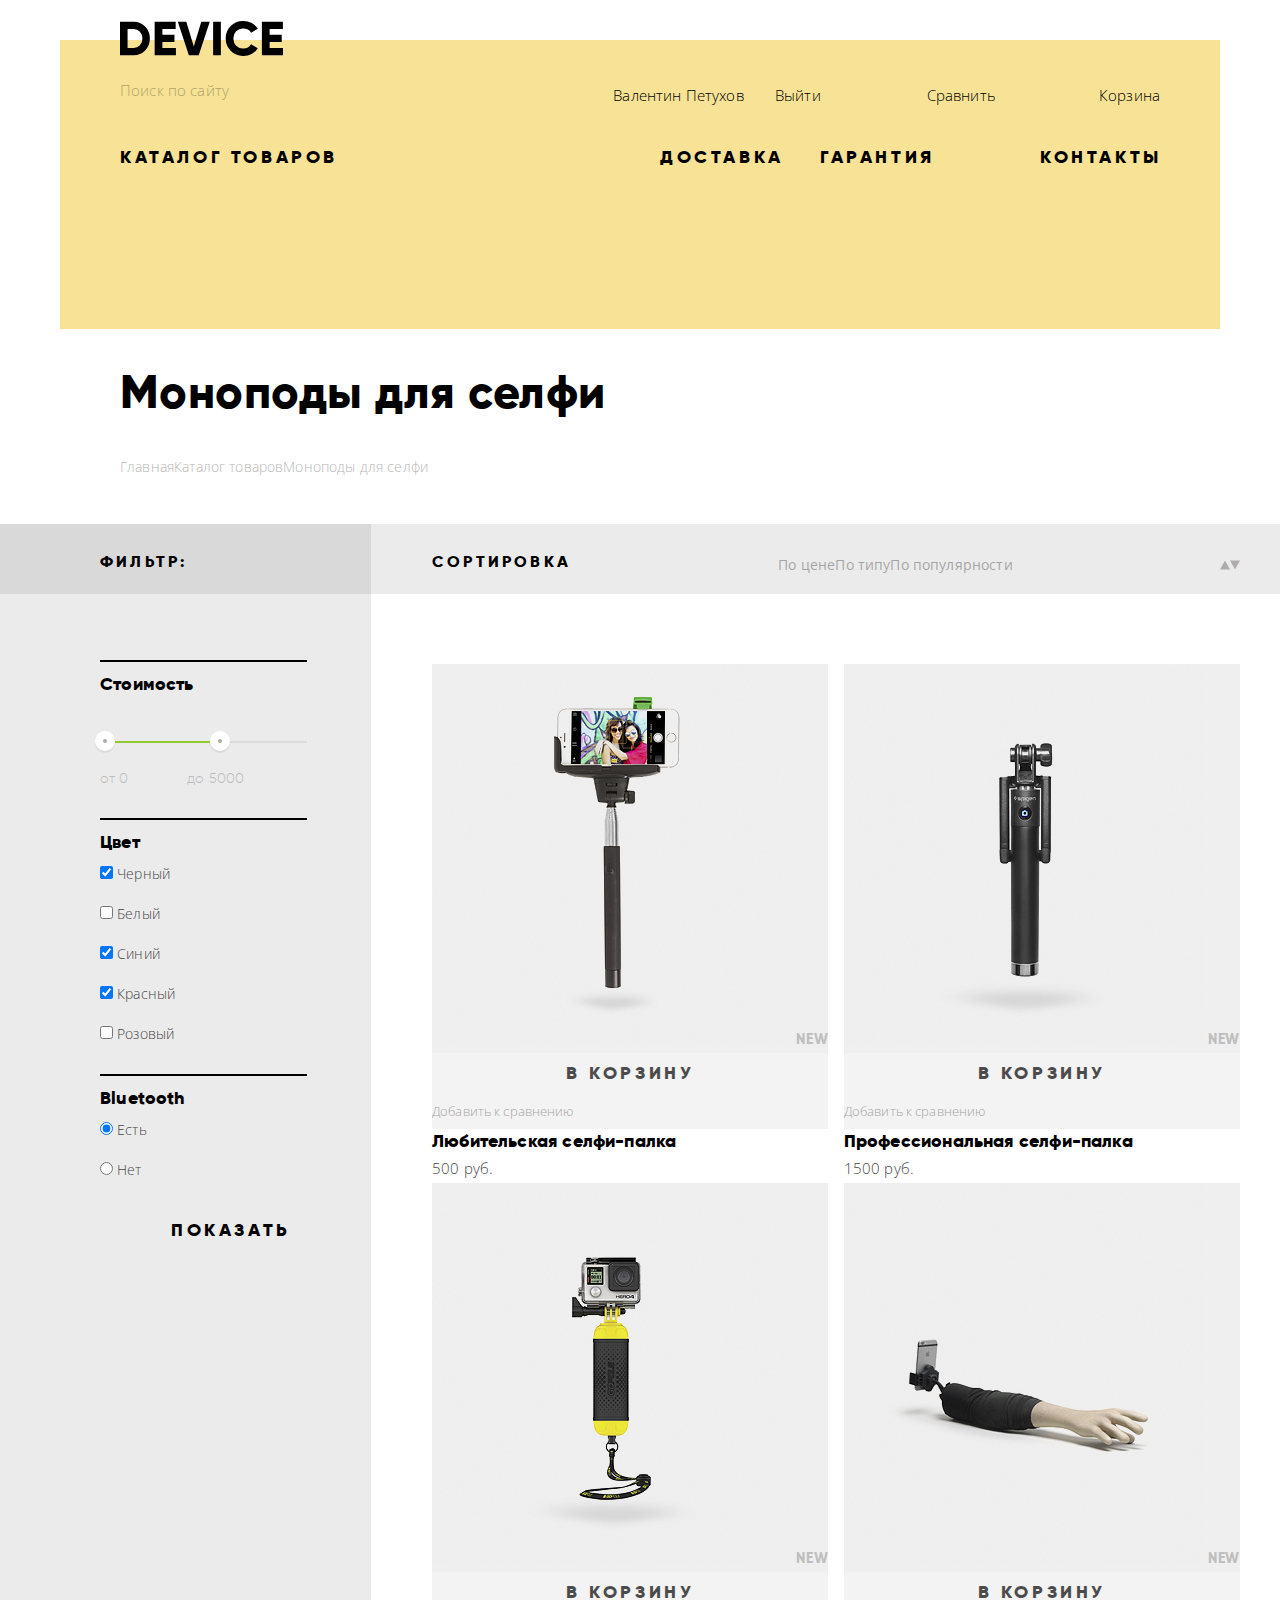
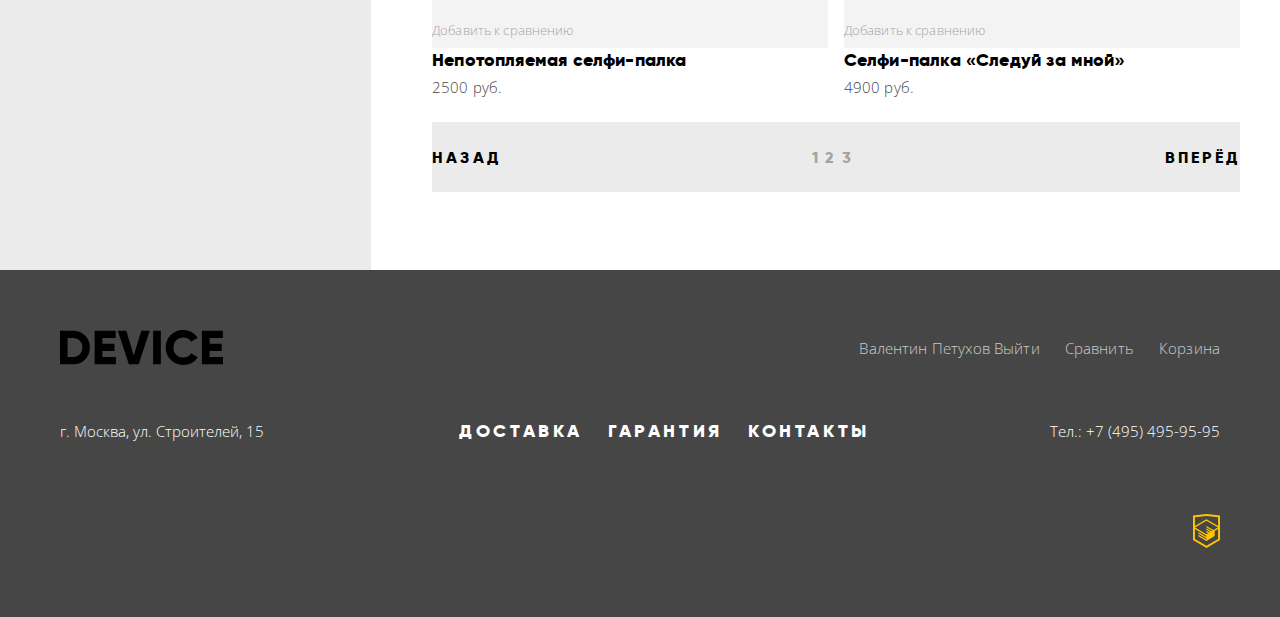
==== commit 331660aa: "Личный проект: начинаем строить сетку на флексах" ====
--- a/catalog.html
+++ b/catalog.html
@@ -10,7 +10,7 @@
 </head>
 
 <body>
-  <div class="container">
+ <div class="container">
     <header class="main-header">
       <h1 class="visually-hidden">Каталог интернет-магазина Девайс</h1>
       <div class="main-header-logo">
@@ -21,57 +21,45 @@
       <nav class="main-navigation">
         <ul class="user-navigation">
           <li class="user-search-item">
-            <form class="user-search" method="get" action="#">
-              <button class="user-search-button" type="submit">
-                <span class="visually-hidden">Поиск</span>
-              </button>
-              <input class="user-search-input" type="search" name="site-search" placeholder="Поиск по сайту">
+             <form class="user-search" method="post" action="echo.htmlacademy.ru">
+              <input class="user-search-input" id="search" type="search" name="site-search" placeholder="Поиск по сайту">
+              <button type="submit" class="search-btn">Найти</button>
+              <label for="search"><span class="visually-hidden">Поиск</span></label>
             </form>
           </li>
-          <li>
-            <a href="#">Валентин Петухов</a>
-            <a href="#">Выйти</a>
-          </li>
-          <li>
+          <li class="user-item user-login">
+            <a class="user-name" href="#">Валентин Петухов</a>
+            <a class="user-link" href="#">Выйти</a>
+          </li>
+          <li class="user-item user-compare">
             <a href="#">Сравнить</a>
           </li>
-          <li>
+          <li class="user-item user-cart">
             <a href="#">Корзина</a>
           </li>
         </ul>
         <ul class="site-navigation">
           <li class="header-catalog">
             <a href="catalog.html">Каталог товаров</a>
-            <ul class="catalog-items">
-              <li>
-                <ul class="catalog-items-1">
-                  <li>
-                    <a href="#">Виртуальная реальность</a>
-                  </li>
-                  <li>
-                    <a href="#">Моноподы для селфи</a>
-                  </li>
-                  <li>
-                    <a href="#">Экшн-камеры</a>
-                  </li>
-                </ul>
-              </li>
-              <li>
-                <ul class="catalog-items-2">
-                  <li>
-                    <a href="#">Фитнес-браслеты</a>
-                  </li>
-                  <li>
-                    <a href="#">Умные часы</a>
-                  </li>
-                </ul>
-              </li>
-              <li>
-                <ul class="catalog-items-3">
-                  <li>
-                    <a href="#">Квадрокоптеры</a>
-                  </li>
-                </ul>
+           <ul class="catalog-items-list">
+              <li class="catalog-items catalog-items-1">
+
+                <a href="#">Виртуальная реальность</a>
+
+                <a href="#">Моноподы для селфи</a>
+
+                <a href="#">Экшн-камеры</a>
+
+              </li>
+              <li class="catalog-items catalog-items-2">
+
+                <a href="#">Фитнес-браслеты</a>
+
+                <a href="#">Умные часы</a>
+
+              </li>
+              <li class="catalog-items catalog-items-3">
+                <a href="#">Квадрокоптеры</a>
               </li>
             </ul>
           </li>
@@ -89,7 +77,8 @@
     </header>
   </div>
 
-  <main class="catalog-content">
+
+ <main class="catalog-content">
     <div class="container">
       <div class="catalog-content-title">
         <h2>Моноподы для селфи</h2>
@@ -100,7 +89,7 @@
           <li>
             <a href="catalog.html">Каталог товаров</a>
           </li>
-          <li>
+          <li class="breadcrumbs-current">
             <a>Моноподы для селфи</a>
           </li>
         </ul>
@@ -213,9 +202,6 @@
 
           <section class="product-list">
             <article class="product-item-wrap">
-              <div class="product-name">
-                <h4><a href="#">Любительская селфи-палка</a></h4>
-              </div>
               <div class="product-item">
                 <div class="product-pic">
                   <img src="img/item-1.jpg" alt="Любительская селфи-палка">
@@ -226,13 +212,11 @@
                   <a class="compare" href="#">Добавить к сравнению</a>
                 </div>
               </div>
+              <div class="product-name"><a href="#">Любительская селфи-палка</a></div>
               <div class="product-price"><span>500 руб.</span>
               </div>
             </article>
             <article class="product-item-wrap">
-              <div class="product-name">
-                <h4><a href="#">Профессиональная селфи-палка</a></h4>
-              </div>
               <div class="product-item">
                 <div class="product-pic">
                   <img src="img/item-2.jpg" alt="Профессиональная селфи-палка">
@@ -243,13 +227,11 @@
                   <a class="compare" href="#">Добавить к сравнению</a>
                 </div>
               </div>
+              <div class="product-name"><a href="#">Профессиональная селфи-палка</a></div>
               <div class="product-price"> <span>1500 руб.</span>
               </div>
             </article>
             <article class="product-item-wrap">
-              <div class="product-name">
-                <h4><a href="#">Непотопляемая селфи-палка</a></h4>
-              </div>
               <div class="product-item">
                 <div class="product-pic">
                   <img src="img/item-3.jpg" alt="Непотоаляемая селфи-палка">
@@ -260,14 +242,12 @@
                   <a class="compare" href="#">Добавить к сравнению</a>
                 </div>
               </div>
+              <div class="product-name"><a href="#">Непотопляемая селфи-палка</a></div>
               <div class="product-price">
                 <span>2500 руб.</span>
               </div>
             </article>
             <article class="product-item-wrap">
-              <div class="product-name">
-                <h4><a href="#">Селфи-палка &laquoСледуй за мной&raquo</a></h4>
-              </div>
               <div class="product-item">
                 <div class="product-pic">
                   <img src="img/item-4.jpg" alt="Селфи-палка &laquoСледуй за мной&raquo">
@@ -278,6 +258,7 @@
                   <a class="compare" href="#">Добавить к сравнению</a>
                 </div>
               </div>
+              <div class="product-name"><a href="#">Селфи-палка &laquoСледуй за мной&raquo</a></div>
               <div class="product-price">
                 <span>4900 руб.</span>
               </div>
@@ -307,7 +288,7 @@
 
   </main>
 
-  <footer class="main-footer">
+   <footer class="main-footer">
     <div class="container">
       <div class="footer-navigation">
         <div class="footer-logo">
@@ -316,13 +297,13 @@
           </a>
         </div>
         <ul class="footer-user-navigation">
-          <li>
+          <li class="footer-user-item footer-login-catalog">
             <a href="#">Валентин Петухов</a>
-            <a href="#">Выйти</a></li>
-          <li>
+            <a class="footer-login-link" href="#">Выйти</a></li>
+         <li class="footer-user-item footer-compare">
             <a href="#">Сравнить</a>
           </li>
-          <li>
+          <li class="footer-user-item footer-cart">
             <a href="#">Корзина</a>
           </li>
         </ul>
@@ -330,13 +311,13 @@
       <div class="footer-info">
         <p>г. Москва, ул. Строителей, 15</p>
         <ul class="footer-nav-services">
-          <li>
+          <li class="footer-delivery">
             <a href="#">Доставка</a>
           </li>
-          <li>
+          <li class="footer-garanty">
             <a href="#">Гарантия</a>
           </li>
-          <li><a href="#">Контакты</a>
+          <li class="footer-contacts"><a href="#">Контакты</a>
           </li>
         </ul>
         <p>Тел.: +7 (495) 495-95-95</p>
@@ -367,7 +348,7 @@
       </div>
     </div>
   </footer>
-
+  
 </body>
 
 </html>--- a/css/style.css
+++ b/css/style.css
@@ -24,7 +24,6 @@
   height: 1px;
   margin: -1px;
 }
-
 body {
   min-width: 1200px;
   margin: 0;
@@ -43,11 +42,58 @@
 .container {
   width: 1200px;
   margin: 0 auto;
-  padding: 0 20px;
+  padding-left: 20px;
+  padding-right: 20px;
+  box-sizing: border-box;
 }
 
 a {
   text-decoration: none;
+}
+
+.button {
+  position: relative;
+  
+  display: block;
+  z-index: 1;
+
+  padding-top: 8px;
+  padding-bottom: 8px;
+  
+  font-family: "Gilroy", "Tahoma", sans-serif;
+  font-weight: 800;
+  font-size: 18px;
+  line-height: 24px;
+  color: #000000;
+  letter-spacing: 0.2em;
+  text-transform: uppercase;
+  border: none;
+  text-align: center;
+  
+  cursor: pointer;
+}
+
+.button::before {
+  content: "";
+  
+  position: absolute;
+  top: 16px;
+  left: 1px;
+  z-index: -1;
+  
+  height: 8px;
+  width: inherit;
+  background-color: #f0c52e;
+}
+
+.button:hover::before,
+.button:focus::before {
+  top: 0;
+  height: 40px;
+}
+
+.button:active {
+  color: rgba(0, 0, 0, 0.3);
 }
 
 .main-header {
@@ -62,23 +108,30 @@
 }
 
 .main-navigation {
-  color: #000000;
   display: flex;
   flex-direction: column;
+  
+  padding-top: 25px;
+  padding-right: 60px;
+  padding-bottom: 160px;
   padding-left: 60px;
-  padding-right: 60px;
-  padding-top: 45px;
-  padding-bottom: 160px;
+  
+  color: #000000;
 }
 
 .user-navigation {
   display: flex;
-  justify-content: space-between;
-  list-style: none;
-  padding: 0;
-  padding-bottom: 40px;
-  margin: 0;
-
+  flex-wrap: wrap;
+  justify-content: space-between;
+  
+  padding: 0;
+  padding-inline-start: 0;
+  margin: 0;
+  margin-block-start: 0;
+  margin-block-end: 0;
+  padding-bottom: 20px;
+  
+  list-style: none;
 }
 
 .user-navigation a {
@@ -93,13 +146,41 @@
   opacity: 0.3;
 }
 
+.user-item {
+  box-sizing: border-box;
+  padding-top: 15px;
+  padding-bottom: 15px;
+  padding-left: 20px;
+}
+
+.user-search {
+  box-sizing: border-box;
+  width: 440px;
+}
+
+.user-search-item {
+  width: 440px;
+  height: 50px;
+  
+  overflow: hidden;
+  white-space: nowrap;
+  vertical-align: middle;
+}
+
 .user-search-input {
+  padding: 0;
+  margin: 0;
+  
+  width: 440px;
+  height: 48px;
+  
   font-family: "Open Sans", "Arial", sans-serif;
   font-size: 15px;
   line-height: 30px;
   font-weight: 300;
   letter-spacing: 0.01em;
   color: #000000;
+  
   cursor: pointer;
   background-color: transparent;
   border: none;
@@ -159,9 +240,48 @@
   opacity: 0;
 }
 
+.search-btn {
+  padding: 0;
+  margin: 0;
+  
+  width: 85px;
+  height: 50px;
+  
+  font-family: "Open Sans", "Arial", sans-serif;
+  font-size: 15px;
+  line-height: 30px;
+  font-weight: 300;
+  letter-spacing: 0.01em;
+  
+  background-color: transparent;
+  border: 2px solid black;
+  cursor: pointer;
+}
+
 .user-search-input:focus {
   outline: none;
   border-bottom: 2px solid black;
+}
+
+.user-search-input:focus ~ .search-btn {
+  margin-left: -89px;
+}
+
+.search-btn:hover {
+  color: #ffffff;
+  background-color: #000000;
+}
+
+.search-btn:focus {
+  color: #ffffff;
+  opacity: 1;
+  background-color: #000000;
+}
+
+.search-btn:active {
+  color: #ffffff;
+  opacity: 0.3;
+  background-color: #000000;
 }
 
 .user-search-input::-webkit-search-decoration,
@@ -171,12 +291,48 @@
   display: none;
 }
 
+.user-login {
+  display: inline-block;
+  width: 280px;
+}
+
+.user-link {
+  display: inline-block;
+  width: 100px;
+  text-align: center;
+}
+
+.user-name {
+  width: 155px;
+  text-align: left;
+}
+
+.user-link:hover {
+  opacity: 0.6;
+}
+
+.user-link:active {
+  opacity: 0.3;
+}
+
+.user-compare {
+  width: 110px;
+}
+
+.user-cart {
+  width: 110px;
+  text-align: right;
+}
+
 .site-navigation {
   padding: 0;
   margin: 0;
-  display: flex;
-  justify-content: space-between;
-  list-style: none;
+  
+  display: flex;
+  justify-content: space-between;
+  
+  list-style: none;
+  
   font-family: "Gilroy", "Tahoma", sans-serif;
   font-size: 18px;
   font-weight: 800;
@@ -199,42 +355,46 @@
 
 .header-catalog {
   position: relative;
+  
+  width: 540px;
+}
+
+.catalog-items-list {
+  position: absolute;
+  top: 20px;
+  left: -60px;
+ 
+  display: none;
+  
+  padding: 0;
+  padding-top: 29px;
+  padding-bottom: 27px;
+  
+  width: 1140px;
+  
+  list-style: none;
+  background-color: #f7e296;
+  z-index: 10;
+}
+
+.header-catalog:hover .catalog-items-list {
+  display: flex;
 }
 
 .catalog-items {
-  background-color: #f7e296;
-  position: absolute;
-  list-style: none;
-  flex-wrap: wrap;
-  padding-bottom: 27px;
-  display: none;
-  width: 1140px;
-  top: 50px;
-  left: -60px;
-  padding-left: 60px;
-  z-index: 10;
-}
-
-.header-catalog:hover .catalog-items {
-  display: flex;
-}
-
-.catalog-items-1,
-.catalog-items-2,
-.catalog-items-3 {
-  list-style: none;
   display: flex;
   flex-direction: column;
-  padding: 0;
-  padding-right: 50px;
-  margin: 0;
-
-}
-
-.catalog-items-1 a,
-.catalog-items-2 a,
-.catalog-items-3 a {
+  
+  padding: 0;
+  margin: 0;
+ padding-left: 60px;
+  
+  list-style: none;
+}
+
+.catalog-items a {
   display: block;
+  
   font-family: "Open Sans", "Arial", sans-serif;
   font-size: 15px;
   font-weight: 300;
@@ -242,6 +402,19 @@
   line-height: 36px;
   letter-spacing: 0.01em;
 }
+
+.header-delivery {
+  width: 160px;
+}
+
+.header-garanties {
+  width: 220px;
+}
+
+.header-contacts {
+  width: 120px;
+}
+
 
 /*Слайдер*/
 .slider {
@@ -503,24 +676,6 @@
   color: #000000;
 }
 
-.button {
-  font-family: "Gilroy", "Tahoma", sans-serif;
-  font-weight: 800;
-  font-size: 18px;
-  line-height: 24px;
-  color: #000000;
-  letter-spacing: 0.2em;
-  text-transform: uppercase;
-  border: none;
-  width: 260px;
-}
-
-.button:hover {}
-
-.button:focus {
-  opacity: 0.3;
-}
-
 .contacts p {
   margin: 0;
   width: 520px;
@@ -629,6 +784,7 @@
 
 .breadcrumbs {
   padding: 0;
+  margin: 0;
   padding-bottom: 45px;
   display: flex;
   justify-content: flex-start;
@@ -664,11 +820,22 @@
   opacity: 0.1;
 }
 
+.catalog-wrapper {
+  background-image: 
+ linear-gradient(90deg, #d9d9d9 29%, transparent 29%),
+  linear-gradient(270deg, #ebebeb 71%, transparent 71%),
+   linear-gradient(90deg, #ebebeb 29%, transparent 29%);
+    background-size: 100% 70px, 100% 70px, 100% auto;
+  background-repeat: no-repeat;
+}
+/*
 .catalog-wrapper {
   background-image:
     linear-gradient(to bottom, rgba(0, 0, 0, 0.08) 70px, transparent 70px),
     linear-gradient(to right, #ebebeb 29%, transparent 29%);
-}
+  background-size: 100% 70px, 100% 100%;
+  background-repeat: no-repeat;
+}*/
 
 .catalog-flex-wrap {
   width: 1200px;
@@ -911,11 +1078,11 @@
 }
 
 .product-name {
-  order: 2;
+ 
 }
 
 .product-price {
-  order: 3;
+ 
 }
 
 .product-pic span {
@@ -942,7 +1109,7 @@
   opacity: 0.5;
 }
 
-.product-name h4 {
+.product-name {
   font-family: "Gilroy", "Tahoma", sans-serif;
   font-weight: 800;
   font-size: 18px;
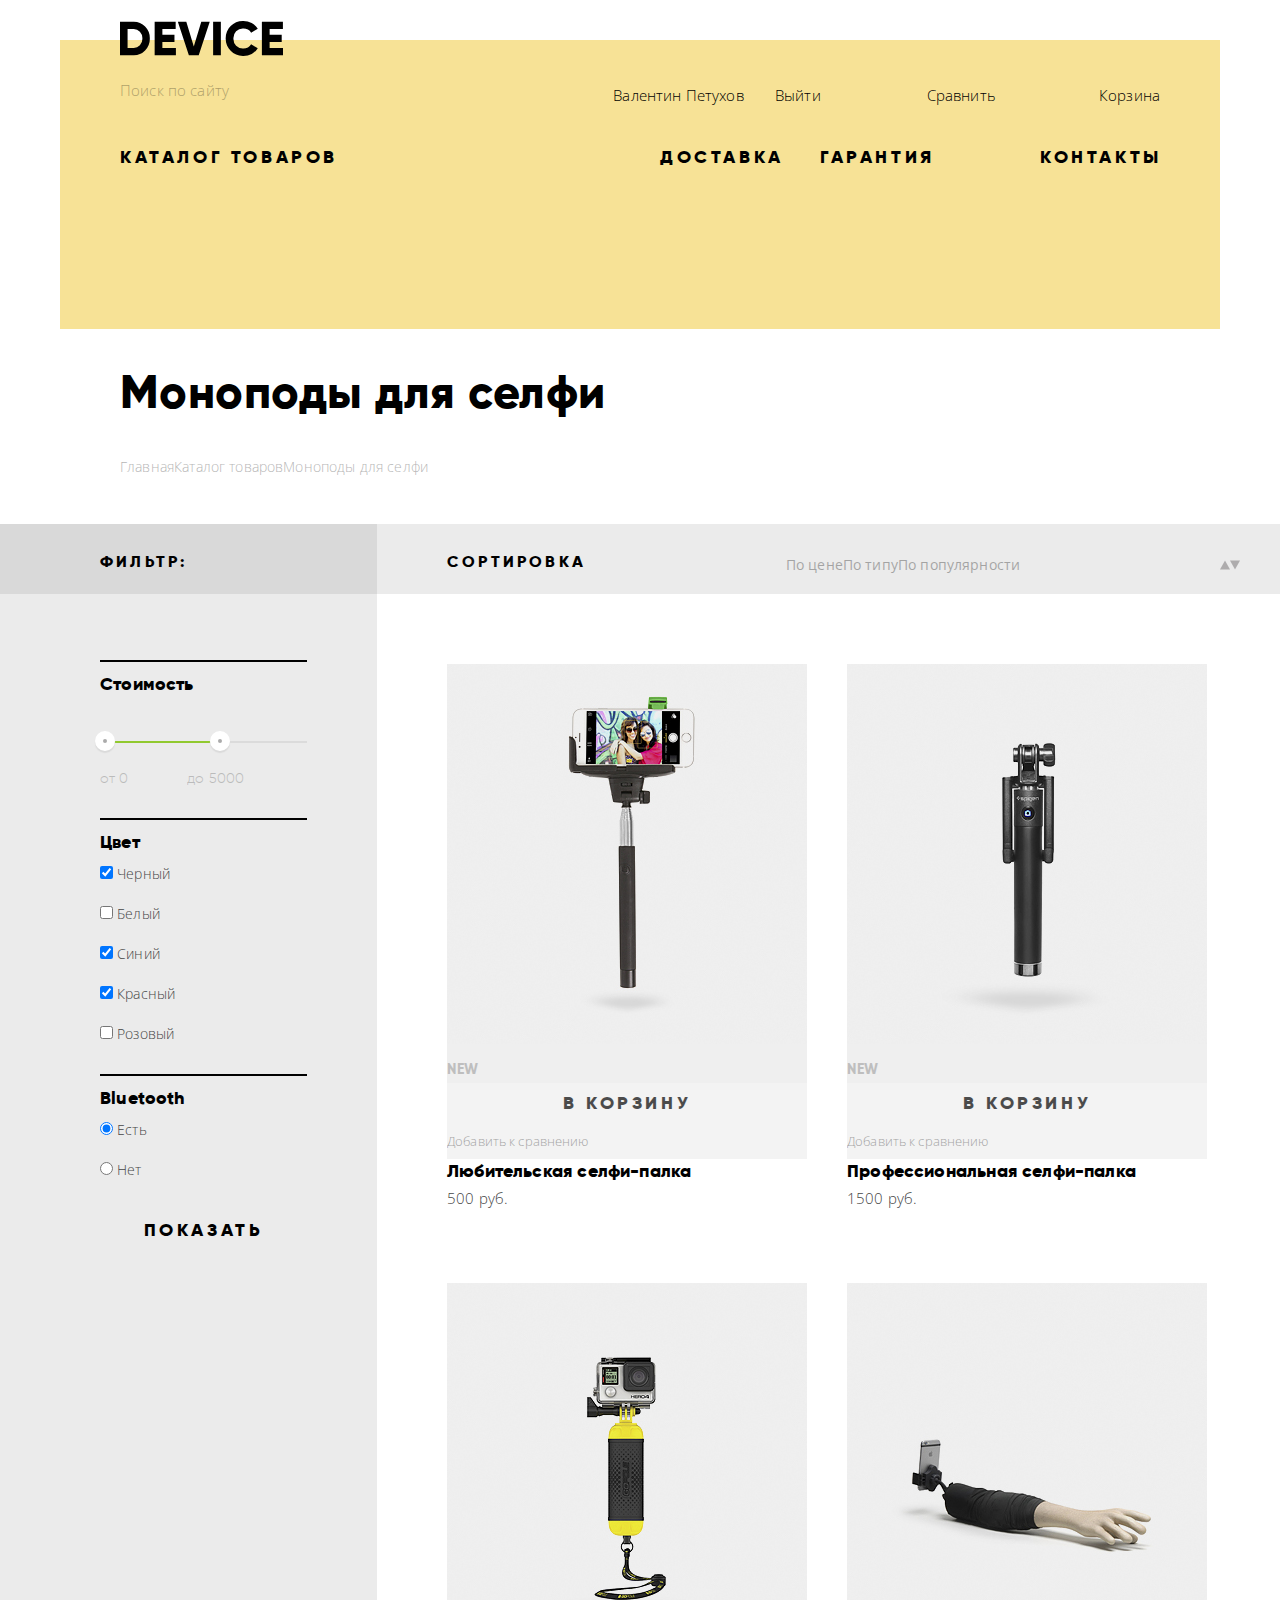
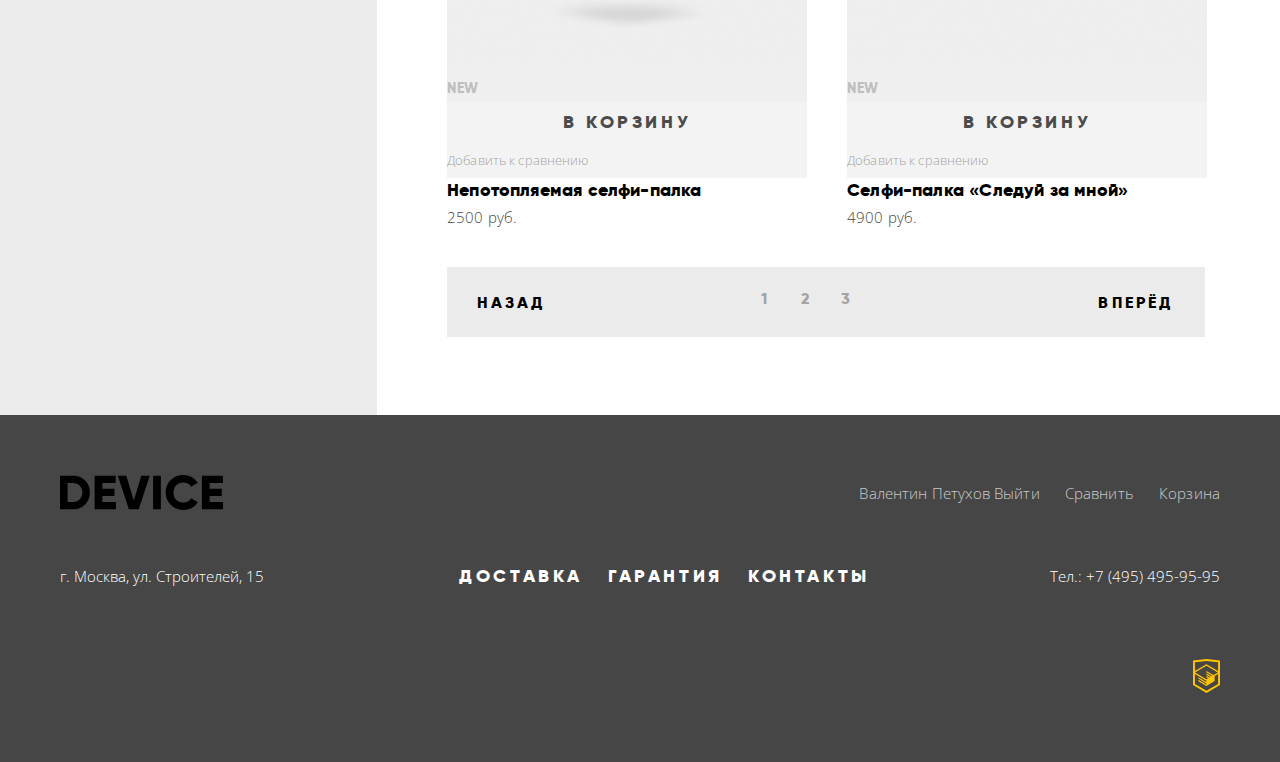
==== commit 7f88dddb: "Личный проект: начинаем строить сетку на флексах" ====
--- a/catalog.html
+++ b/catalog.html
@@ -266,8 +266,7 @@
           </section>
 
           <!--Pagination-->
-          <section class="pagination">
-            <div class="pagination-wrapper">
+      <section class="pagination">
               <div class="pagination-prev">
                 <a href="#prev">Назад</a>
               </div>
@@ -279,7 +278,6 @@
               <div class="pagination-next">
                 <a href="#next">Вперёд</a>
               </div>
-            </div>
           </section>
 
         </div>
--- a/css/style.css
+++ b/css/style.css
@@ -822,20 +822,12 @@
 
 .catalog-wrapper {
   background-image: 
- linear-gradient(90deg, #d9d9d9 29%, transparent 29%),
-  linear-gradient(270deg, #ebebeb 71%, transparent 71%),
-   linear-gradient(90deg, #ebebeb 29%, transparent 29%);
+  linear-gradient(90deg, #d9d9d9 50%, transparent 50%),
+  linear-gradient(270deg, #ebebeb 50%, transparent 50%),
+  linear-gradient(90deg, #ebebeb 50%, transparent 50%);
     background-size: 100% 70px, 100% 70px, 100% auto;
   background-repeat: no-repeat;
 }
-/*
-.catalog-wrapper {
-  background-image:
-    linear-gradient(to bottom, rgba(0, 0, 0, 0.08) 70px, transparent 70px),
-    linear-gradient(to right, #ebebeb 29%, transparent 29%);
-  background-size: 100% 70px, 100% 100%;
-  background-repeat: no-repeat;
-}*/
 
 .catalog-flex-wrap {
   width: 1200px;
@@ -845,12 +837,13 @@
 }
 
 .catalog-filter {
-  width: 328px;
   display: flex;
   flex-direction: column;
   justify-content: flex-start;
-}
-
+  
+  width: 328px;
+  padding-right: 70px;
+}
 .catalog-filter-title {
   padding-top: 10px;
   padding-left: 60px;
@@ -1005,15 +998,16 @@
 .products {
   display: flex;
   flex-direction: column;
-  width: 823px;
   flex-wrap: wrap;
-  margin-left: 70px;
+  background: #fff;
 }
 
 .sorting {
   padding-top: 10px;
   display: flex;
   justify-content: space-between;
+  background-color: #ebebeb;
+  padding-left: 70px;
 }
 
 .sorting-type {
@@ -1062,16 +1056,28 @@
 .product-list {
   display: flex;
   flex-wrap: wrap;
-  justify-content: space-between;
-  padding-top: 70px;
-  padding-bottom: 20px;
+  justify-content: flex-start;
+  
+  padding-bottom: 35px;
+  
+  padding-left: 70px;
 }
 
 .product-item-wrap {
   display: flex;
   flex-direction: column;
   flex-wrap: wrap;
-}
+  
+  padding-top: 70px;
+  margin-right: 40px;
+  
+  width: 360px;
+}
+
+.product-item-wrap:nth-child(2n) {
+  margin-right: 0;
+}
+
 
 .product-pic {
   background-color: #efefef;
@@ -1132,28 +1138,52 @@
 }
 
 .pagination {
-  padding-bottom: 78px;
-}
-
-.pagination-wrapper {
   display: flex;
   justify-content: space-between;
+  
+ margin-left: 70px; 
+ margin-bottom: 78px;
+  width: 758px;
+  
   background-color: #ebebeb;
+}
+
+.pagination a {
+  font-family: "Gilroy", "Tahoma", sans-serif;
+  font-weight: 800;
+  font-size: 16px;
+  line-height: 24px;
+  color: #000000;
+  letter-spacing: 0.2em;
+  text-transform: uppercase;
+}
+
+.pagination-prev {
+  display: block;
   padding-top: 20px;
   padding-bottom: 20px;
-}
-
-.pagination-wrapper a {
-  font-family: "Gilroy", "Tahoma", sans-serif;
-  font-weight: 800;
-  font-size: 16px;
-  line-height: 24px;
-  color: #000000;
-  letter-spacing: 0.2em;
-  text-transform: uppercase;
+  width: 128px;
+  text-align: center;
+}
+
+.pagination-next {
+  display: block;
+ padding-top: 20px;
+  padding-bottom: 20px;
+  width: 138px;
+  text-align: center;
+}
+
+.pagination-count {
+  display: flex;
+  justify-content: center;
+  
+  padding-top: 20px;
+  padding-bottom: 20px;
 }
 
 .pagination-count a {
+  width: 40px;
   opacity: 0.3;
 }
 
@@ -1165,13 +1195,13 @@
   opacity: 1;
 }
 
-.pagination-prev a:hover,
-.pagination-next a:hover {
+.pagination-prev:hover,
+.pagination-next:hover {
   background-color: #d9d9d9;
 }
 
-.pagination-prev a:focus,
-.pagination-next a:focus {
+.pagination-prev:active,
+.pagination-next:active {
   opacity: 0.3;
   background-color: #d9d9d9;
 }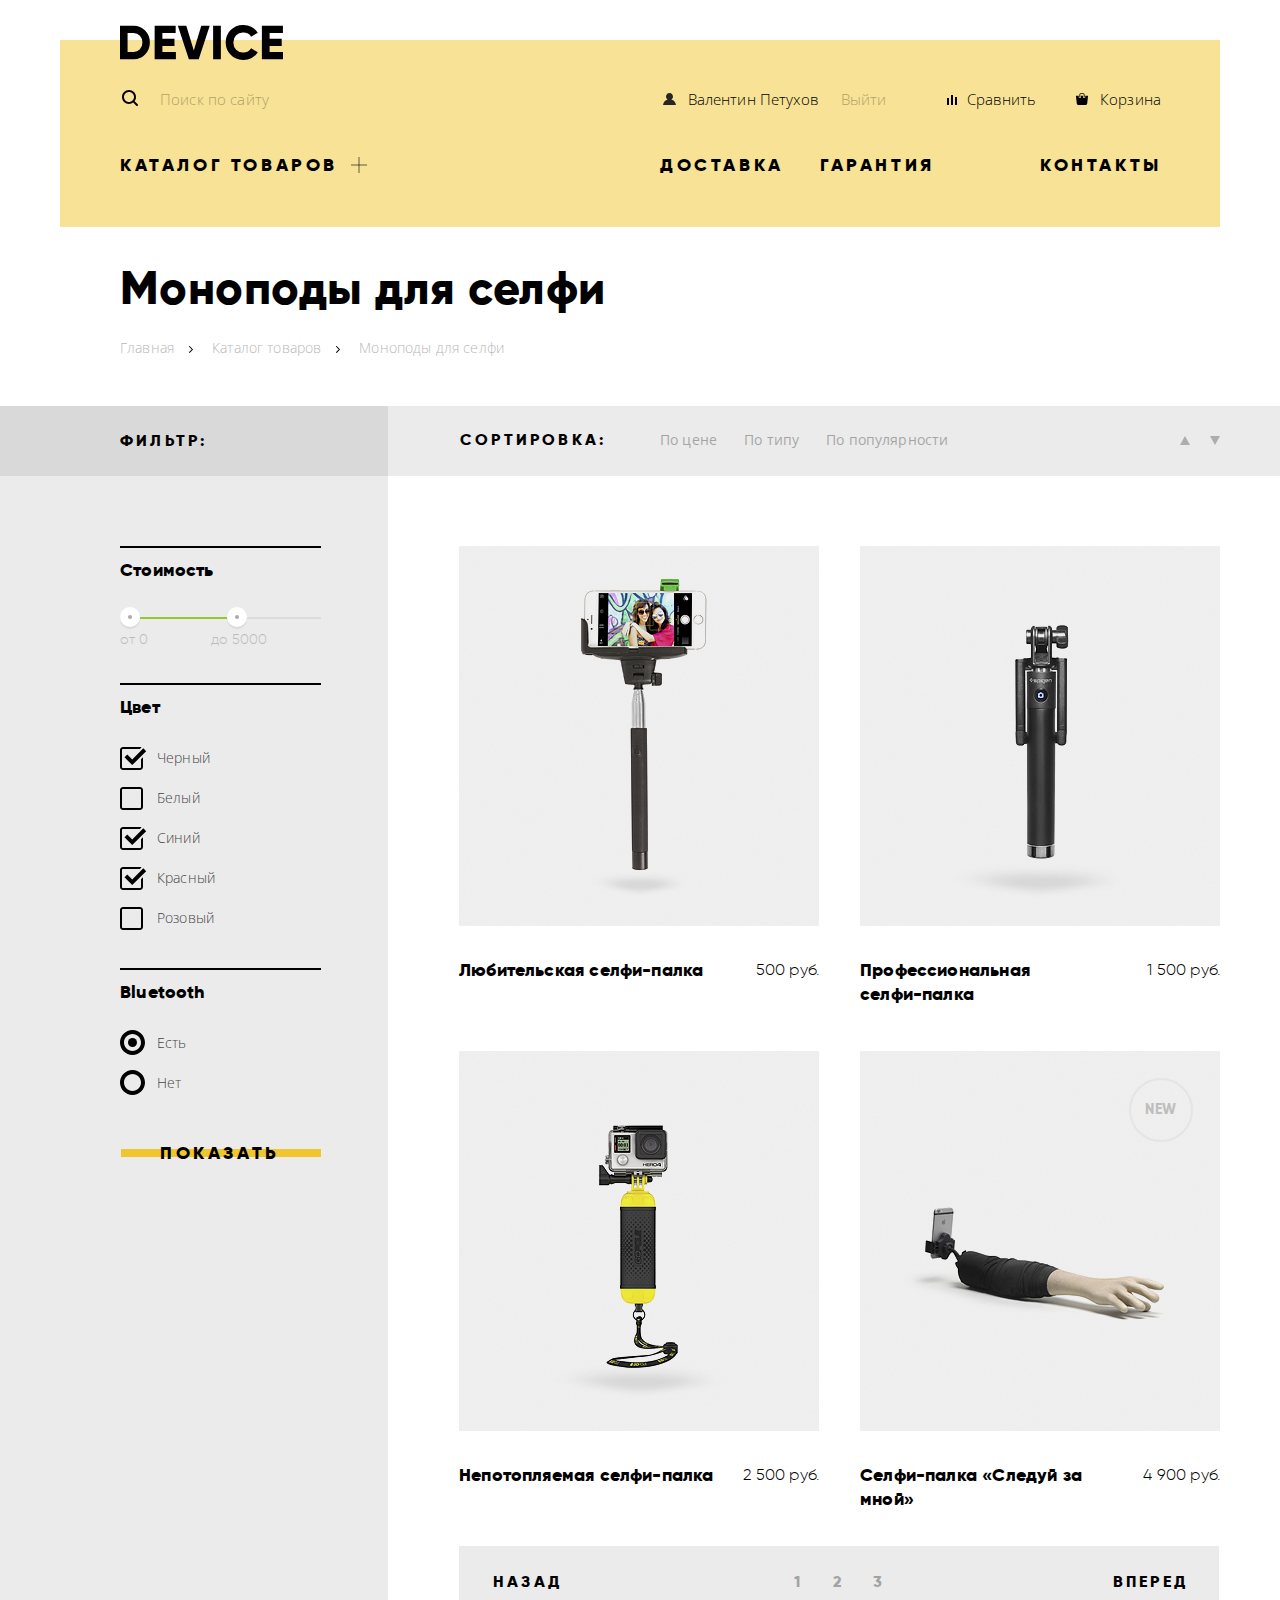
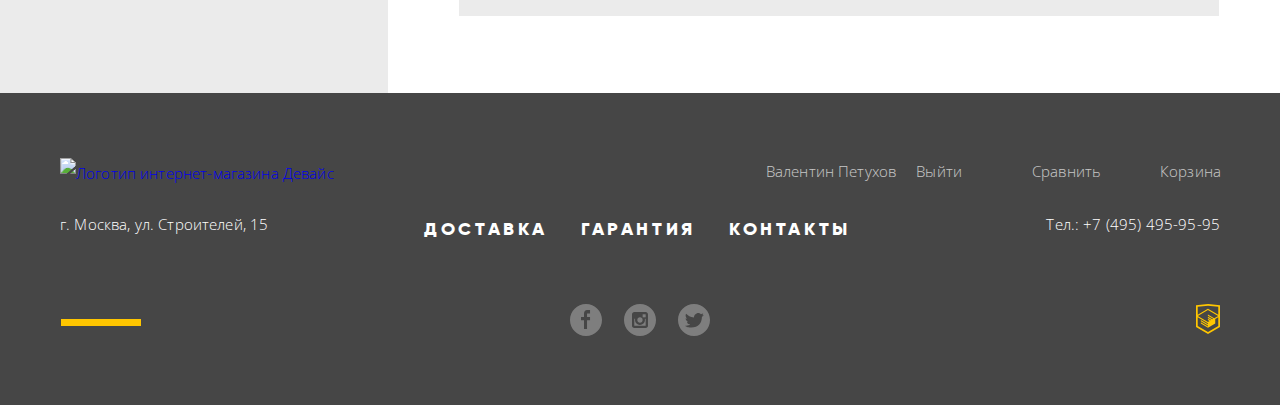
==== commit 49300e13: "Личный проект: оживляем интерактивные элементы" ====
--- a/catalog.html
+++ b/catalog.html
@@ -5,30 +5,30 @@
   <meta charset="UTF-8">
   <title>HTML Academy: Девайс. Каталог интернет-магазина.</title>
   <link href="https://fonts.googleapis.com/css?family=Open+Sans:300,400&display=swap&subset=cyrillic" rel="stylesheet">
-  <link href="css/normalize.css" rel="stylesheet">
-  <link href="css/style.css" rel="stylesheet">
+  <link href="css/min.normalize.css" rel="stylesheet">
+  <link href="css/min.style.css" rel="stylesheet">
 </head>
 
 <body>
- <div class="container">
+  <div class="container">
     <header class="main-header">
       <h1 class="visually-hidden">Каталог интернет-магазина Девайс</h1>
-      <div class="main-header-logo">
+      <div class="main-header-logo logo-catalog">
         <a href="index.html">
-          <img src="img/logo.svg" alt="Логотип интернет-магазина Девайс">
+          <img src="img/logo.svg" width="163" height="35" alt="Логотип интернет-магазина Девайс">
         </a>
       </div>
-      <nav class="main-navigation">
+      <nav class="main-navigation main-navigation-catalog">
         <ul class="user-navigation">
-          <li class="user-search-item">
-             <form class="user-search" method="post" action="echo.htmlacademy.ru">
+          <li class="user-item user-search">
+            <form class="user-search-item" method="get" action="https://echo.htmlacademy.ru/courses">
+              <label class="user-search-label" for="search"><span class="visually-hidden">Поиск</span></label>
               <input class="user-search-input" id="search" type="search" name="site-search" placeholder="Поиск по сайту">
               <button type="submit" class="search-btn">Найти</button>
-              <label for="search"><span class="visually-hidden">Поиск</span></label>
             </form>
           </li>
-          <li class="user-item user-login">
-            <a class="user-name" href="#">Валентин Петухов</a>
+          <li class="user-item user-login-in">
+            <a class="user-name" href="https://htmlacademy.ru/profile">Валентин Петухов</a>
             <a class="user-link" href="#">Выйти</a>
           </li>
           <li class="user-item user-compare">
@@ -40,23 +40,16 @@
         </ul>
         <ul class="site-navigation">
           <li class="header-catalog">
-            <a href="catalog.html">Каталог товаров</a>
-           <ul class="catalog-items-list">
+            <a class="catalog-link" href="catalog.html">Каталог товаров</a>
+            <ul class="catalog-items-list">
               <li class="catalog-items catalog-items-1">
-
                 <a href="#">Виртуальная реальность</a>
-
                 <a href="#">Моноподы для селфи</a>
-
                 <a href="#">Экшн-камеры</a>
-
               </li>
               <li class="catalog-items catalog-items-2">
-
                 <a href="#">Фитнес-браслеты</a>
-
                 <a href="#">Умные часы</a>
-
               </li>
               <li class="catalog-items catalog-items-3">
                 <a href="#">Квадрокоптеры</a>
@@ -77,103 +70,100 @@
     </header>
   </div>
 
-
- <main class="catalog-content">
-    <div class="container">
-      <div class="catalog-content-title">
-        <h2>Моноподы для селфи</h2>
-        <ul class="breadcrumbs">
-          <li>
-            <a href="index.html">Главная</a>
-          </li>
-          <li>
-            <a href="catalog.html">Каталог товаров</a>
-          </li>
-          <li class="breadcrumbs-current">
-            <a>Моноподы для селфи</a>
-          </li>
-        </ul>
-      </div>
+  <div class="container">
+    <div class="catalog-content-title">
+      <h2>Моноподы для селфи</h2>
+      <ul class="breadcrumbs">
+        <li>
+          <a href="index.html">Главная</a>
+        </li>
+        <li>
+          <a href="catalog.html">Каталог товаров</a>
+        </li>
+        <li>
+          <a>Моноподы для селфи</a>
+        </li>
+      </ul>
     </div>
-
-    <div class="catalog-wrapper">
-
-      <div class="catalog-flex-wrap">
-
-        <section class="catalog-filter">
-          <div class="catalog-filter-title">
-            <h3>Фильтр:</h3>
-          </div>
-          <form class="filter-content" method="get" action="echo.htmlacademy.ru">
-            <div class="filter-price">
-              <fieldset class="filter-price-item">
-                <legend>Стоимость</legend>
-                <div class="range-filter">
-                  <div class="range-controls">
-                    <div class="scale">
-                      <div class="bar"></div>
-                    </div>
-                    <div class="toggle toggle-min"></div>
-                    <div class="toggle toggle-max"></div>
+  </div>
+
+  <div class="catalog-wrapper">
+    <div class="catalog-flex-wrap">
+      <section class="catalog-filter">
+        <div class="catalog-filter-title">
+          <h3>Фильтр:</h3>
+        </div>
+        <form class="filter-content" method="get" action="https://echo.htmlacademy.ru/courses">
+          <div class="filter-price">
+            <fieldset class="filter-price-item">
+              <legend>Стоимость</legend>
+              <div class="range-filter">
+                <div class="range-controls">
+                  <div class="scale">
+                    <div class="bar"></div>
                   </div>
-                  <div class="price-controls">
-                    <label class="min-price">от <input name="min-price" type="number" value="0"></label>
-                    <label class="max-price">до <input name="min-price" type="number" value="5000"></label>
-                  </div>
-                </div>
-              </fieldset>
-            </div>
-            <div class="filter-color">
-              <fieldset>
-                <legend>Цвет</legend>
-                <ul class="filter-color-list">
-                  <li>
-                    <input id="black-id" type="checkbox" name="black" checked>
-                    <label for="black-id">Черный</label>
-                  </li>
-                  <li>
-                    <input id="white-id" type="checkbox" name="white">
-                    <label for="white-id">Белый</label>
-                  </li>
-                  <li>
-                    <input id="blue-id" type="checkbox" name="blue" checked>
-                    <label for="blue-id">Синий</label>
-                  </li>
-                  <li>
-                    <input id="red-id" type="checkbox" name="red" checked>
-                    <label for="red-id">Красный</label>
-                  </li>
-                  <li>
-                    <input id="pink-id" type="checkbox" name="pink">
-                    <label for="pink-id">Розовый</label>
-                  </li>
-                </ul>
-              </fieldset>
-            </div>
-            <div class="filter-bluetooth">
-              <fieldset>
-                <legend>Bluetooth</legend>
-                <ul class="filter-bluetooth-list">
-                  <li>
-                    <input id="bluetooth-yes-id" type="radio" name="bluetooth" value="yes" checked>
-                    <label for="bluetooth-yes-id">Есть</label>
-                  </li>
-                  <li>
-                    <input id="bluetooth-no-id" type="radio" name="bluetooth" value="no">
-                    <label for="bluetooth-no-id">Нет</label>
-                  </li>
-                </ul>
-              </fieldset>
-            </div>
-            <button class="button button-filter" type="submit">Показать</button>
-          </form>
-        </section>
-
-
-        <div class="products">
-          <h2 class="visually-hidden">Все товары</h2>
-          <section class="sorting">
-            <h3>Сортировка</h3>
+                  <div class="toggle toggle-min"></div>
+                  <div class="toggle toggle-max"></div>
+                </div>
+                <div class="price-controls">
+                  <label class="min-price">от <input name="min-price" type="number" value="0"></label>
+                  <label class="max-price">до <input name="min-price" type="number" value="5000"></label>
+                </div>
+              </div>
+            </fieldset>
+          </div>
+
+          <div class="filter-color">
+            <fieldset>
+              <legend>Цвет</legend>
+              <ul class="filter-color-list">
+                <li class="filter-option">
+                  <input class="visually-hidden filter-input filter-input-checkbox" id="black-id" type="checkbox" name="black" checked>
+                  <label for="black-id">Черный</label>
+                </li>
+                <li class="filter-option">
+                  <input class="visually-hidden filter-input filter-input-checkbox" id="white-id" type="checkbox" name="white">
+                  <label for="white-id">Белый</label>
+                </li>
+                <li class="filter-option">
+                  <input class="visually-hidden filter-input filter-input-checkbox" id="blue-id" type="checkbox" name="blue" checked>
+                  <label for="blue-id">Синий</label>
+                </li>
+                <li class="filter-option">
+                  <input class="visually-hidden filter-input filter-input-checkbox" id="red-id" type="checkbox" name="red" checked>
+                  <label for="red-id">Красный</label>
+                </li>
+                <li class="filter-option">
+                  <input class="visually-hidden filter-input filter-input-checkbox" id="pink-id" type="checkbox" name="pink">
+                  <label for="pink-id">Розовый</label>
+                </li>
+              </ul>
+            </fieldset>
+          </div>
+          <div class="filter-bluetooth">
+            <fieldset>
+              <legend>Bluetooth</legend>
+              <ul class="filter-bluetooth-list">
+                <li class="filter-option">
+                  <input class="visually-hidden filter-input filter-input-radio" id="bluetooth-yes-id" type="radio" name="bluetooth" value="yes" checked>
+                  <label for="bluetooth-yes-id">Есть</label>
+                </li>
+                <li class="filter-option">
+                  <input class="visually-hidden filter-input filter-input-radio" id="bluetooth-no-id" type="radio" name="bluetooth" value="no">
+                  <label for="bluetooth-no-id">Нет</label>
+                </li>
+              </ul>
+            </fieldset>
+          </div>
+          <button class="button button-filter" type="submit">Показать</button>
+        </form>
+      </section>
+
+      <section class="products">
+        <h2 class="visually-hidden">Все товары</h2>
+        <div class="sorting">
+          <h3>Сортировка:</h3>
+          <div class="sorting-wrap">
             <ul class="sorting-type">
               <li>
                 <a href="#">По цене</a>
@@ -187,118 +177,118 @@
             </ul>
             <ul class="sorting-price">
               <li>
-                <a href="#"> <span class="visually-hidden">По возрастанию</span>
-                  <img src="img/icon-up-dir.svg" width="10" height="10">
+                <a href="#">
+                  <img src="img/icon-up-dir.svg" width="10" height="10" alt="По возрастанию">
                 </a>
               </li>
               <li>
-                <a href="#"><span class="visually-hidden">По убыванию</span>
-                  <img src="img/icon-down-dir.svg" width="10" height="10">
+                <a href="#">
+                  <img src="img/icon-down-dir.svg" width="10" height="10" alt="По убыванию">
                 </a>
               </li>
             </ul>
-
-          </section>
-
-          <section class="product-list">
-            <article class="product-item-wrap">
-              <div class="product-item">
-                <div class="product-pic">
-                  <img src="img/item-1.jpg" alt="Любительская селфи-палка">
-                  <span>NEW</span>
-                </div>
-                <div class="product-hover">
-                  <a class="button" href="#">В корзину</a>
-                  <a class="compare" href="#">Добавить к сравнению</a>
-                </div>
-              </div>
-              <div class="product-name"><a href="#">Любительская селфи-палка</a></div>
-              <div class="product-price"><span>500 руб.</span>
-              </div>
-            </article>
-            <article class="product-item-wrap">
-              <div class="product-item">
-                <div class="product-pic">
-                  <img src="img/item-2.jpg" alt="Профессиональная селфи-палка">
-                  <span>NEW</span>
-                </div>
-                <div class="product-hover">
-                  <a class="button" href="#">В корзину</a>
-                  <a class="compare" href="#">Добавить к сравнению</a>
-                </div>
-              </div>
-              <div class="product-name"><a href="#">Профессиональная селфи-палка</a></div>
-              <div class="product-price"> <span>1500 руб.</span>
-              </div>
-            </article>
-            <article class="product-item-wrap">
-              <div class="product-item">
-                <div class="product-pic">
-                  <img src="img/item-3.jpg" alt="Непотоаляемая селфи-палка">
-                  <span>NEW</span>
-                </div>
-                <div class="product-hover">
-                  <a class="button" href="#">В корзину</a>
-                  <a class="compare" href="#">Добавить к сравнению</a>
-                </div>
-              </div>
-              <div class="product-name"><a href="#">Непотопляемая селфи-палка</a></div>
-              <div class="product-price">
-                <span>2500 руб.</span>
-              </div>
-            </article>
-            <article class="product-item-wrap">
-              <div class="product-item">
-                <div class="product-pic">
-                  <img src="img/item-4.jpg" alt="Селфи-палка &laquoСледуй за мной&raquo">
-                  <span>NEW</span>
-                </div>
-                <div class="product-hover">
-                  <a class="button" href="#">В корзину</a>
-                  <a class="compare" href="#">Добавить к сравнению</a>
-                </div>
-              </div>
-              <div class="product-name"><a href="#">Селфи-палка &laquoСледуй за мной&raquo</a></div>
-              <div class="product-price">
-                <span>4900 руб.</span>
-              </div>
-            </article>
-          </section>
-
-          <!--Pagination-->
-      <section class="pagination">
-              <div class="pagination-prev">
-                <a href="#prev">Назад</a>
-              </div>
-              <div class="pagination-count">
-                <a href="#1">1</a>
-                <a href="#2">2</a>
-                <a href="#3">3</a>
-              </div>
-              <div class="pagination-next">
-                <a href="#next">Вперёд</a>
-              </div>
-          </section>
-
-        </div>
-      </div>
+          </div>
+        </div>
+
+        <div class="product-list">
+          <article class="product-item-wrap">
+            <div class="product-item" tabindex="0">
+              <img src="img/item-1.jpg" width="360" height="380" alt="Любительская селфи-палка">
+              <span class="product-new">new</span>
+              <div class="product-hover">
+                <div class="loop-action">
+                  <a class="button product-item-button" href="#">В корзину</a>
+                  <a class="product-item-compare" href="#">Добавить к сравнению</a>
+                </div>
+              </div>
+            </div>
+            <div class="product-info">
+              <h4><a class="product-name" href="#">Любительская селфи-палка</a></h4>
+              <span class="product-price">500 руб.</span>
+            </div>
+          </article>
+          <article class="product-item-wrap">
+            <div class="product-item">
+              <img src="img/item-2.jpg" width="360" height="380" alt="Профессиональная селфи-палка">
+              <span class="product-new">new</span>
+              <div class="product-hover">
+                <div class="loop-action">
+                  <a class="button product-item-button" href="#">В корзину</a>
+                  <a class="product-item-compare" href="#">Добавить к сравнению</a>
+                </div>
+              </div>
+            </div>
+            <div class="product-info">
+              <h4><a class="product-name" href="#">Профессиональная<br> селфи-палка</a></h4>
+              <span class="product-price">1 500 руб.</span>
+            </div>
+          </article>
+          <article class="product-item-wrap">
+            <div class="product-item">
+              <img src="img/item-3.jpg" width="360" height="380" alt="Непотоаляемая селфи-палка">
+              <span class="product-new">new</span>
+              <div class="product-hover">
+                <div class="loop-action">
+                  <a class="button product-item-button" href="#">В корзину</a>
+                  <a class="product-item-compare" href="#">Добавить к сравнению</a>
+                </div>
+              </div>
+            </div>
+            <div class="product-info">
+              <h4><a class="product-name" href="#">Непотопляемая селфи-палка</a></h4>
+              <span class="product-price">2 500 руб.</span>
+            </div>
+          </article>
+          <article class="product-item-wrap">
+            <div class="product-item">
+              <img src="img/item-4.jpg" width="360" height="380" alt="Селфи-палка Следуй за мной">
+              <span class="product-new product-new-active">new</span>
+              <div class="product-hover">
+                <div class="loop-action">
+                  <a class="button product-item-button" href="#">В корзину</a>
+                  <a class="product-item-compare" href="#">Добавить к сравнению</a>
+                </div>
+              </div>
+            </div>
+            <div class="product-info">
+              <h4><a class="product-name" href="#">Селфи-палка <q>Следуй за мной</q></a></h4>
+              <span class="product-price">4 900 руб.</span>
+            </div>
+          </article>
+        </div>
+
+        <div class="pagination-wrap">
+          <ul class="pagination">
+            <li class="pagination-prev">
+              <a href="#prev">Назад</a>
+            </li>
+            <li class="pagination-count">
+              <a href="#1">1</a>
+              <a href="#2">2</a>
+              <a href="#3">3</a>
+            </li>
+            <li class="pagination-next">
+              <a href="#next">Вперeд</a>
+            </li>
+          </ul>
+        </div>
+      </section>
     </div>
-
-  </main>
-
-   <footer class="main-footer">
+  </div>
+
+  <footer class="main-footer">
     <div class="container">
       <div class="footer-navigation">
         <div class="footer-logo">
           <a href="index.html">
-            <img src="img/logo.svg" alt="Логотип интернет-магазина Девайс">
+            <img src="img/logo-color.svg" width="163" height="35" alt="Логотип интернет-магазина Девайс">
           </a>
         </div>
         <ul class="footer-user-navigation">
           <li class="footer-user-item footer-login-catalog">
-            <a href="#">Валентин Петухов</a>
+            <a class="name-login" href="https://htmlacademy.ru/profile">Валентин Петухов</a>
             <a class="footer-login-link" href="#">Выйти</a></li>
-         <li class="footer-user-item footer-compare">
+          <li class="footer-user-item footer-compare">
             <a href="#">Сравнить</a>
           </li>
           <li class="footer-user-item footer-cart">
@@ -318,35 +308,78 @@
           <li class="footer-contacts"><a href="#">Контакты</a>
           </li>
         </ul>
-        <p>Тел.: +7 (495) 495-95-95</p>
+        <a class="tel" href="tel:+74954959595">Тел.: +7 (495) 495-95-95</a>
       </div>
       <div class="footer-links">
-        <ul class="footer-socials">
-          <li>
-            <a class="social-button" href="#">
-              <span class="visually-hidden">Facebook</span>
+        <div class="links-wrap">
+          <ul class="footer-socials">
+            <li class="inline-svg">
+              <svg version="1.1" xmlns="http://www.w3.org/2000/svg" xmlns:xlink="http://www.w3.org/1999/xlink">
+                <symbol id="icon-tw" viewBox="0 0 32 32">
+                  <g id="Layer_1">
+                  </g>
+                  <g id="Layer_2">
+                    <path fill="#FFFFFF" d="M16,0C7.164,0,0,7.164,0,16c0,8.837,7.164,16,16,16c8.837,0,16-7.163,16-16C32,7.164,24.837,0,16,0z
+		 M23.944,12.809c-0.251,6.516-3.463,10.832-10.992,10.702c-0.14,0-0.205,0-0.233,0c-0.015,0-0.021,0-0.021,0
+		c-0.029,0-0.094,0-0.232,0c-0.447,0-4.543-0.443-5.344-1.823c2.479,0.19,4.247-0.406,5.12-1.136
+		c-1.048-0.289-2.923-0.461-3.251-2.848c0.384,0.104,0.618,0.221,1.299,0.113c-1.307-0.824-2.758-1.519-2.679-3.643
+		c0.311,0.317,1.164,0.518,1.46,0.457c-0.768-0.233-2.149-3.244-0.974-4.781c1.984,1.79,4.075,3.482,7.804,3.643
+		c0.227-2.214,1.24-3.699,3.168-4.325c1.84-0.479,3.255,0.26,3.901,1.138c0.737-0.224,1.453-0.466,2.193-0.685
+		c-0.004,0.833-0.569,1.463-0.935,1.709c0.747,0.165,1.423-0.475,1.423-0.475C25.467,11.818,24.557,12.58,23.944,12.809z" />
+                  </g>
+                </symbol>
+                <symbol id="icon-fb" viewBox="0 0 32 32">
+                  <path fill="#FFFFFF" d="M16,0C7.164,0,0,7.163,0,16s7.164,16,16,16c8.837,0,16-7.164,16-16S24.837,0,16,0z M20.062,9.455h-3.021
+	v3.444h3.021v3.445h-3.021v8.61h-3.021v-8.61H11v-3.445h3.021V9.455c0-1.902,1.353-3.445,3.021-3.445h3.021V9.455z" />
+                </symbol>
+                <symbol id="icon-inst" viewBox="0 0 32 32">
+                  <g>
+                    <path fill="#FFFFFF" d="M20.916,16c0,2.728-2.211,4.938-4.938,4.938S11.039,18.728,11.039,16c0-0.394,0.051-0.773,0.138-1.14
+		h-0.897v6.838h11.396V14.86h-0.897C20.865,15.227,20.916,15.606,20.916,16z" />
+                    <path fill="#FFFFFF" d="M15.978,18.659c1.466,0,2.659-1.193,2.659-2.659s-1.193-2.659-2.659-2.659
+		c-1.466,0-2.659,1.193-2.659,2.659S14.511,18.659,15.978,18.659z" />
+                    <rect x="18.637" y="10.302" fill="#FFFFFF" width="3.039" height="3.039" />
+                    <path fill="#FFFFFF" d="M16,0C7.164,0,0,7.164,0,16c0,8.837,7.164,16,16,16c8.837,0,16-7.163,16-16C32,7.164,24.837,0,16,0z
+		 M23.955,21.698c0,1.254-1.025,2.279-2.279,2.279H10.279C9.026,23.978,8,22.952,8,21.698V10.302c0-1.253,1.026-2.279,2.279-2.279
+		h11.396c1.254,0,2.279,1.026,2.279,2.279V21.698z" />
+                  </g>
+                </symbol>
+              </svg>
+            </li>
+            <li>
+              <a class="social-button" href="https://www.facebook.com">
+                <span class="visually-hidden">Facebook</span>
+                <svg class="inline-svg-icon">
+                  <use xlink:href="#icon-fb"></use>
+                </svg>
+              </a>
+            </li>
+            <li>
+              <a class="social-button" href="https://www.instagram.com">
+                <span class="visually-hidden">Instagram</span>
+                <svg class="inline-svg-icon">
+                  <use xlink:href="#icon-inst"></use>
+                </svg>
+              </a>
+            </li>
+            <li>
+              <a class="social-button" href="https://twitter.com">
+                <span class="visually-hidden">Twitter</span>
+                <svg class="inline-svg-icon">
+                  <use xlink:href="#icon-tw"></use>
+                </svg>
+              </a>
+            </li>
+          </ul>
+          <div class="footer-copyright">
+            <a href="https://htmlacademy.ru/intensive/htmlcss">
+              <img src="img/logo-html.svg" width="24" height="24" alt="Логотип HTML Academy">
             </a>
-          </li>
-          <li>
-            <a class="social-button" href="#">
-              <span class="visually-hidden">Instagram</span>
-            </a>
-          </li>
-          <li>
-            <a class="social-button" href="#">
-              <span class="visually-hidden">Twitter</span>
-            </a>
-          </li>
-        </ul>
-        <div class="footer-copyright">
-          <a class="button" href="https://htmlacademy.ru/intensive/htmlcss">
-            <img src="img/logo-html.svg" alt="Логотип HTML Academy">
-          </a>
+          </div>
         </div>
       </div>
     </div>
   </footer>
-  
+
 </body>
-
-</html>+</html>
--- a/css/min.style.css
+++ b/css/min.style.css
@@ -0,0 +1 @@
+@keyframes bounce{0%{transform:translateY(-2000px)}70%{transform:translateY(30px)}90%{transform:translateY(-10px)}to{transform:translateY(0)}}@keyframes shake{0%,to{transform:translateX(0)}10%,30%,50%,70%,90%{transform:translateX(-10px)}20%,40%,60%,80%{transform:translateX(10px)}}@font-face{font-family:"Gilroy";font-weight:800;font-style:normal;src:url(../fonts/gilroyextrabold.woff2) format("woff2"),url(../fonts/gilroyextrabold.woff) format("woff")}@font-face{font-family:"Gilroy";font-weight:300;font-style:normal;src:url(../fonts/gilroylight.woff2) format("woff2"),url(../fonts/gilroylight.woff) format("woff")}.visually-hidden{position:absolute;clip:rect(0 0 0 0);width:1px;height:1px;margin:-1px}body{min-width:1200px;margin:0;padding:40px 0 0;font-family:"Open Sans","Arial",sans-serif;font-size:15px;line-height:30px;font-weight:300;letter-spacing:.01em;color:#464646;background-color:#fff}.container{width:1200px;margin:0 auto;padding-left:20px;padding-right:20px;box-sizing:border-box}ul{padding-inline-start:0;margin-block-start:0;margin-block-end:0}a{text-decoration:none}img{max-width:100%;height:auto}.button{position:relative;display:block;z-index:1;padding-top:8px;padding-bottom:8px;font-family:"Gilroy","Tahoma",sans-serif;font-weight:800;font-size:18px;line-height:24px;color:#000;letter-spacing:.2em;text-transform:uppercase;border:0;text-align:center;cursor:pointer}.button::before{content:"";position:absolute;top:16px;left:1px;z-index:-1;width:100%;height:8px;background-color:#f0c52e}.button:focus::before,.button:hover::before{top:0;height:100%;transition:all 200ms linear}.button:active{color:rgba(0,0,0,.3);transition:all 200ms linear}.main-header{position:relative;background-color:#f7e296}.main-header-logo{position:absolute;top:-18px;left:60px}.logo-catalog{top:-15px}.main-header-logo a{display:block}.main-header-logo a:focus,.main-header-logo a:hover{opacity:.6;transition:all 200ms linear}.main-header-logo a:active{opacity:.3;transition:all 200ms linear}.main-navigation{display:flex;flex-direction:column;padding:34px 60px 133px;color:#000}.main-navigation-catalog{padding-bottom:20px}.user-navigation{display:flex;flex-wrap:wrap;justify-content:space-between;align-items:center;margin:0;padding:0 0 29px;list-style:none}.user-navigation a{color:#000}.user-navigation a:hover{opacity:.6}.user-navigation a:focus{opacity:.3}.user-item{box-sizing:border-box}.user-item a{display:block;height:100%}.user-search{width:540px}.user-search-item{position:relative;width:440px;overflow:hidden;white-space:nowrap;vertical-align:middle}.user-search-input{margin:0;padding:0 0 0 40px;width:440px;height:48px;font-family:"Open Sans","Arial",sans-serif;font-size:15px;line-height:30px;font-weight:300;letter-spacing:.01em;color:#000;cursor:pointer;background-color:transparent;border:0}.user-search-label{position:absolute;top:11px;left:2px;width:20px;height:20px}.user-search-label::before{content:url(../img/search.svg);width:16px;height:16px}.user-search-input::-webkit-input-placeholder{color:#000;opacity:.3}.user-search-input::-moz-placeholder{color:#000;opacity:.3}.user-search-input:-moz-placeholder{color:#000}.user-search-input:-ms-input-placeholder{color:#000;opacity:.3}.user-search-input:hover::-webkit-input-placeholder{color:#000;opacity:.6}.user-search-input:hover:-moz-placeholder,.user-search-input:hover::-moz-placeholder{color:#000;opacity:.6}.user-search-input:hover:-ms-input-placeholder{opacity:.6}.user-search-input:focus::-webkit-input-placeholder{opacity:0}.user-search-input:focus:-moz-placeholder,.user-search-input:focus::-moz-placeholder{opacity:0}.user-search-input:focus:-ms-input-placeholder{opacity:0}.search-btn{padding:0;margin:0;width:85px;height:50px;font-family:"Open Sans","Arial",sans-serif;font-size:15px;line-height:30px;font-weight:300;letter-spacing:.01em;background-color:transparent;border:2px solid #000;cursor:pointer}.user-search-input:focus{outline:0;border-bottom:2px solid #000}.user-search-input:focus~.search-btn{margin-left:-89px}.search-btn:hover{color:#fff;background-color:#000;transition:all 200ms linear}.search-btn:focus{color:#fff;opacity:1;background-color:#000;transition:all 200ms linear}.search-btn:active{color:#fff;opacity:.3;background-color:#000}.user-search-input::-webkit-search-cancel-button,.user-search-input::-webkit-search-decoration,.user-search-input::-webkit-search-results-button,.user-search-input::-webkit-search-results-decoration{display:none}.user-login{width:280px}.user-login-in{display:flex;justify-content:space-around;flex-wrap:wrap;padding-right:45px;width:280px}.login-link,.user-cart a,.user-compare a{position:relative;padding-top:10px;padding-bottom:10px;padding-left:26px}.login-link::before,.user-name::before{content:url(../img/user.svg);position:absolute;left:1px;width:13px;height:12px}.user-link,.user-name{display:block;padding-top:10px;padding-bottom:10px}.user-link{width:53px;text-align:left;opacity:.3}.user-name{position:relative;padding-left:26px;width:150px}.user-name::before{width:13ppx}.site-navigation a:hover,.user-link:hover{opacity:.6}.user-link:active{opacity:.3}.user-cart,.user-compare{width:110px}.user-cart a,.user-compare a{display:block;padding-left:27px}.user-compare a::before{content:url(../img/compare.svg);position:absolute;left:7px;width:10px;height:10px}.user-cart{text-align:center}.user-cart a{padding-left:50px}.user-cart a::before{position:absolute;left:26px;content:url(../img/cart.svg);width:12px;height:12px}.site-navigation{display:flex;justify-content:space-between;flex-wrap:wrap;padding:0;margin:0;font-family:"Gilroy","Tahoma",sans-serif;font-size:18px;font-weight:800;text-transform:uppercase;line-height:24px;letter-spacing:.2em;list-style:none}.site-navigation a{color:#000}.site-navigation a:focus{opacity:.3}.header-catalog{position:relative;width:540px;white-space:nowrap}.header-catalog::after,.header-catalog::before{content:"";position:absolute;top:11px;right:293px;width:16px;height:2px;background-color:rgba(0,0,0,.3)}.header-catalog::after{transform:rotate(-90deg)}.catalog-link{display:block;padding-bottom:30px;width:220px}.catalog-items-list{position:absolute;top:20px;left:-60px;z-index:10;display:none;padding:30px 0 29px;width:1160px;list-style:none;background-color:#f7e296}.header-catalog:hover .catalog-items-list{display:flex}.catalog-items{display:flex;flex-direction:column;flex-wrap:wrap;margin:0;padding:0 0 0 60px;list-style:none}.catalog-items a{display:block;font-family:"Open Sans","Arial",sans-serif;font-size:15px;font-weight:300;text-transform:none;line-height:36px;letter-spacing:.01em}.header-delivery{width:160px}.header-garanties{width:220px}.header-contacts{width:120px}.good-list-cam .good-pic,.good-list-copter .good-pic,.good-list-fitness .good-pic,.good-list-selfie .good-pic,.good-list-watch .good-pic,.info-delivery li,.slider,.slider-container,.slider-list{position:relative}.slider-list{margin:0;padding:0 0 92px;color:#000;list-style:none}.slider-item{display:flex;margin-top:-113px}.slider-photo-pic{padding-bottom:5px;padding-left:5px}.slider-photo{width:560px;height:500px}.slider-photo-3{padding-top:65px;padding-left:20px}.slider-photo-pic{text-align:center}.fitness-pic{box-sizing:border-box;padding-top:10px;padding-left:15px}.slider-info{position:relative;width:560px;padding-top:80px;padding-left:40px}.slider-info b,.slider-info span{font-family:"Gilroy","Tahoma",sans-serif;font-weight:800;letter-spacing:.01em}.slider-info b{position:relative;z-index:2;display:block;width:505px;padding-bottom:18px;font-size:47px;line-height:56px}.slider-info b::before{content:"";position:absolute;top:-42px;left:0;width:100px;height:7px;background-color:#fff}.slider-info span{position:absolute;top:-12px;right:45px;z-index:1;font-size:179px;line-height:179px;color:#fff}.slider-info p{margin:0;padding:0 0 43px;width:460px}.first-slide p{width:485px}.main-slider-button{margin-bottom:50px;width:220px}.item-description{display:flex;justify-content:space-between;flex-wrap:wrap;padding-right:130px}.filter-content ul,.item-description dl{padding:0;margin:0}.item-description dd,.item-description dt{font-weight:300;letter-spacing:.01em;color:#000}.item-description dd{margin:0;padding:0 0 8px;font-family:"Gilroy","Tahoma",sans-serif;font-size:36px;line-height:48px}.item-description dl{display:flex;flex-direction:column-reverse}.descr-copter{padding-right:285px}.item-description dt{font-family:"Open Sans","Arial",sans-serif;font-size:13px;line-height:20px}.slider-controls{position:absolute;right:89px;top:322px;z-index:3}.slider-control,.slider-control::before{border:1px solid #000;border-radius:50%;background-color:#fff}.slider-control{display:inline-block;vertical-align:center;position:relative;margin-right:15px;width:10px;height:10px;cursor:pointer;font-size:0}.slider-control::before{content:"";position:absolute;left:2px;top:2px;width:4px;height:4px}#product-1:not(checked)~.slider-controls label[for=product-1]::before,#product-2:not(checked)~.slider-controls label[for=product-2]::before,#product-3:not(checked)~.slider-controls label[for=product-3]::before{opacity:0}#product-1:checked~.slider-controls label[for=product-1]::before,#product-2:checked~.slider-controls label[for=product-2]::before,#product-3:checked~.slider-controls label[for=product-3]::before{opacity:1}.slide{display:none}#product-1:checked~.slide-wrapper #slide1,#product-2:checked~.slide-wrapper #slide2,#product-3:checked~.slide-wrapper #slide3{display:flex}.goods-groups{padding-bottom:82px}.goods-list{display:flex;flex-wrap:wrap;justify-content:space-between;padding:0;margin:0;list-style:none}.good-pic{display:flex;align-items:center;justify-content:center;width:160px;height:160px;background-color:#f7e296}.good-list-selfie img{position:absolute;top:41px;left:39px}.good-list-cam img{position:absolute;top:39px;left:48px}.good-list-fitness img{position:absolute;top:52px;left:28px}.good-list-watch img{position:absolute;top:34px;left:55px}.good-list-copter img{position:absolute;top:52px;left:13px}.good-wrap{display:block}.good-wrap .goods-name{margin:0;padding-top:33px;width:160px;color:#000;font-family:"Gilroy","Tahoma",sans-serif;font-weight:800;font-size:18px;line-height:24px;letter-spacing:.01em}.good-wrap:focus .good-pic,.good-wrap:hover .good-pic{background-color:#f0c52e}.good-wrap:active .good-pic img,.good-wrap:active .goods-name{opacity:.3}.main-services{position:relative;margin-bottom:160px}.main-services::before{content:"";position:absolute;top:100px;width:100%;height:90%;background-color:#e5e5e5;z-index:-3}.service-controls,.services-wrap{display:flex;justify-content:space-between}.services-wrap{z-index:1}.service-controls{flex-direction:column;flex-wrap:wrap;padding-top:80px;padding-bottom:73px;width:280px;border-right:7px solid #000}.service-control{position:relative;padding-top:8px;padding-bottom:8px;margin-bottom:25px;width:160px;font-family:"Gilroy","Tahoma",sans-serif;font-weight:800;font-size:18px;line-height:24px;color:#000;letter-spacing:.2em;text-transform:uppercase;text-align:center}.service-control:last-child{margin-bottom:0}.service-control::before{content:"";position:absolute;top:16px;left:1px;z-index:-2;height:8px;width:160px;background-color:#f0c52e}.service-control:focus::before,.service-control:hover::before{top:0;height:40px;transition:all 200ms linear}.service-control::after{content:"";position:absolute;top:0;left:-1px;z-index:-1;display:none;padding-top:8px;padding-bottom:8px;padding-left:20px;box-sizing:border-box;height:40px;width:280px;background-color:#000;color:#f7e184;text-align:left;transition:all 200ms linear}#service-1:checked~.service-controls label[for=service-1],#service-2:checked~.service-controls label[for=service-2],#service-3:checked~.service-controls label[for=service-3]{color:#f7e184}#service-1:checked~#service1,#service-1:checked~.service-controls label[for=service-1]::after,#service-2:checked~#service2,#service-2:checked~.service-controls label[for=service-2]::after,#service-3:checked~#service3,#service-3:checked~.service-controls label[for=service-3]::after{display:block}.service-item{position:relative;order:2;width:440px;padding-top:75px;padding-bottom:70px;padding-left:117px;margin-right:320px}.service-item h3{margin:0;padding-bottom:30px;font-family:"Gilroy","Tahoma",sans-serif;font-weight:800;font-size:47px;letter-spacing:.01em;line-height:48px;color:#000}.info p,.service-item p{margin:0}.service-credit::after,.service-delivery::after,.service-garanty::after{content:"";position:absolute;top:85px;right:-255px;width:136px;height:164px;background-image:url(../img/delivery.svg);background-repeat:no-repeat}.service-credit::after,.service-garanty::after{top:60px;right:-250px;width:171px;height:195px;background-image:url(../img/warranty.svg)}.service-credit::after{width:156px;height:188px;background-image:url(../img/credit.svg)}.services{display:none}.partners-logo{padding-bottom:95px}.main-info,.partners-logo-list{display:flex;justify-content:space-between}.partners-logo-list{flex-wrap:wrap;margin:0;padding:0;list-style:none}.partners-logo-list a{display:flex;flex-direction:column;justify-content:center;-webkit-filter:grayscale(100%);filter:grayscale(100%);opacity:.2;transition:200ms}.partners-logo-list a:hover{-webkit-filter:grayscale(0);filter:grayscale(0);opacity:1;transition:200ms}.main-info{padding-bottom:81px;margin-top:50px;letter-spacing:.01em}.info-item{width:560px}.info p{width:500px;padding-bottom:30px;padding-right:20px;letter-spacing:0}.info-delivery,.main-info h2{margin:0;font-family:"Gilroy","Tahoma",sans-serif;font-weight:800;color:#000}.main-info h2{position:relative;margin-block-start:0;margin-block-end:0;padding-bottom:43px;font-size:47px;letter-spacing:.01em;line-height:48px}.main-info h2::before{content:"";position:absolute;top:-52px;width:80px;height:7px;background-color:#000}.info-delivery{padding:35px 0 55px 35px;width:560px;font-size:16px;line-height:40px;list-style:none}.info-delivery li::before{content:"";position:absolute;left:-35px;bottom:12px;width:6px;height:6px;border:2px solid #e5e5e5;border-radius:50%}.info-delivery a{color:#000}.info-button{width:260px}.contacts p{margin:0;padding-bottom:40px;width:520px}.contact-map{display:block;padding-bottom:60px;width:560px;min-height:222px}.main-footer{padding-top:60px;padding-bottom:60px;color:#fff;background-color:#464646}.footer-navigation{display:flex;justify-content:space-between;flex-wrap:wrap;padding-bottom:20px}.footer-logo{padding-top:5px}.footer-logo a{display:block}.footer-logo a:focus,.footer-logo a:hover,.inline-svg-icon:focus,.inline-svg-icon:hover{opacity:.6;transition:all 200ms linear}.footer-logo a:active{opacity:.3;transition:all 200ms linear}.footer-user-navigation{margin:0;padding:0;display:flex;flex-wrap:wrap;justify-content:flex-end;flex-grow:1;list-style:none;line-height:36px}.footer-user-item{position:relative;padding:0;margin-left:25px}.footer-user-item a{display:block;text-align:left}.footer-user-item::before{content:"";position:absolute;top:12px;left:-22px;width:13px;height:12px}.footer-login{width:87px}.footer-login::before,.name-login::before{background-image:url(../img/user-color.svg)}.footer-login-catalog{display:flex;justify-content:flex-end;flex-grow:1;margin-right:45px}.name-login{position:relative;padding-right:20px}.name-login::before{content:"";position:absolute;top:12px;left:-22px;width:13px;height:12px}.footer-compare{width:103px}.footer-compare::before{background-image:url(../img/compare-color.svg);background-repeat:no-repeat}.footer-cart{width:60px}.footer-cart::before{background-image:url(../img/cart-color.svg)}.footer-user-navigation a{display:block;color:#fff;opacity:.7}.footer-user-navigation a:focus,.footer-user-navigation a:hover{opacity:1}.footer-user-item:focus::before,.footer-user-item:hover::before{opacity:.6}.footer-user-item:active::before,.footer-user-navigation a:active{opacity:.3}.name-login::before{opacity:1}.name-login:focus::before,.name-login:hover::before{opacity:.6}.name-login:active::before{opacity:.3}.footer-info{display:flex;justify-content:space-between;flex-wrap:wrap;padding-bottom:55px}.footer-info p{padding:0;margin:0;flex-grow:7}.tel{display:block;flex-grow:9;text-align:right}.footer-nav-services{padding:0;margin:0;display:flex;justify-content:space-between;flex-wrap:wrap;flex-grow:5}.footer-nav-services li{margin:0 auto;font-family:"Gilroy","Tahoma",sans-serif;font-weight:800;font-size:18px;line-height:24px;color:#fff;letter-spacing:.2em;text-transform:uppercase;list-style:none}.footer-nav-services a{display:block;padding-top:8px;padding-bottom:8px;color:#fff}.footer-nav-services a:hover{opacity:.6}.footer-nav-services a:focus{opacity:.3}.footer-nav-services+a{color:inherit}.footer-links{position:relative;display:flex;justify-content:flex-end;flex-wrap:wrap}.footer-socials,.links-wrap{display:flex;justify-content:space-between}.links-wrap{width:650px}.footer-links::before{content:"";position:absolute;top:15px;left:1px;width:80px;height:7px;background-color:#ffc600}.footer-socials{flex-wrap:wrap;list-style:none}.footer-socials li{padding-right:22px}.footer-copyright a,.social-button{display:block}.footer-socials li:last-child{padding-right:0}.inline-svg{display:none}.inline-svg-icon{display:inline-block;vertical-align:center;width:32px;height:32px;opacity:.3}.inline-svg-icon:active{opacity:.1;transition:all 200ms linear}.footer-copyright a:focus,.footer-copyright a:hover{opacity:.6;transition:all 200ms linear}.footer-copyright a:active{opacity:.3;transition:all 200ms linear}.catalog-content-title{padding-left:60px}.catalog-content-title h2{margin-block-start:0;margin-block-end:0;padding-top:37px;padding-bottom:24px;font-family:"Gilroy","Tahoma",sans-serif;font-weight:800;font-size:47px;letter-spacing:.01em;line-height:48px;color:#000}.breadcrumbs{display:flex;justify-content:flex-start;flex-wrap:wrap;margin:0;padding:0 0 46px;list-style:none;font-size:14px;line-height:24px}.breadcrumbs li{position:relative;margin-right:38px}.breadcrumbs li:last-child{margin-right:0}.breadcrumbs li::after{content:url(../img/nav-arrow.svg);position:absolute;top:0;right:-19px;width:4px;height:7px}.breadcrumbs li:last-child::after{content:""}.breadcrumbs a{color:#000;opacity:.3}.breadcrumbs a:hover{color:#000;opacity:.6}.breadcrumbs a:focus{color:#000;opacity:.1}.catalog-wrapper{background-image:linear-gradient(90deg,#d9d9d9 50%,transparent 50%),linear-gradient(270deg,#ebebeb 50%,transparent 50%),linear-gradient(90deg,#ebebeb 50%,transparent 50%);background-size:100% 70px,100% 70px,100% auto;background-repeat:no-repeat}.catalog-flex-wrap{display:flex;width:1200px;margin:0 auto;padding:0 20px;box-sizing:border-box}.catalog-filter{display:flex;flex-direction:column;justify-content:flex-start;width:328px;padding-right:67px;padding-left:60px;box-sizing:border-box}.catalog-filter-title{display:flex;align-items:center;padding-top:23px;padding-bottom:23px}.catalog-filter fieldset{padding:0;margin:0;border:0}.catalog-filter-title h3{margin:0;padding:0;font-weight:800;font-size:16px;letter-spacing:.2em;text-transform:uppercase}.filter-content{display:flex;flex-direction:column;flex-wrap:wrap;padding-top:70px}.catalog-filter legend,.catalog-filter-title h3,.price-controls label{font-family:"Gilroy","Tahoma",sans-serif;line-height:24px;color:#000}.catalog-filter legend{font-weight:800;font-size:18px;letter-spacing:.01em}.filter-price{margin:0;padding:10px 0 0;border-top:2px solid #000}.range-filter{margin-top:20px}.range-controls{position:relative;height:25px;padding-top:15px}.range-controls .scale{height:2px;background:#dbdbdb}.range-controls .bar{width:58%;height:2px;background:#91c92f}.range-controls .toggle{position:absolute;top:5px;left:-1px;width:4px;height:4px;padding:0;border:8px solid #fff;background-color:#ababab;border-radius:50%;box-shadow:0 2px 1px 0 #dadada;cursor:pointer}.range-controls .toggle-min{left:0}.range-controls .toggle-max{left:107px}.price-controls{font-size:0;margin-top:-15px}.price-controls label{display:inline-block;vertical-align:center;width:45%;font-weight:300;font-size:14px;opacity:.2}.price-controls input{padding:0;width:52px;border:0;background-color:transparent}.filter-bluetooth,.filter-color{margin:0;padding:10px 0 30px;border-top:2px solid #000}.filter-bluetooth-list,.filter-color-list{display:flex;flex-direction:column;flex-wrap:wrap;list-style:none;font-size:14px;line-height:40px}.filter-bluetooth legend,.filter-color legend{padding-bottom:19px}.filter-option{display:flex;flex-direction:column;flex-wrap:wrap;padding-left:37px}.filter-option label{position:relative;display:block;cursor:pointer}.filter-input-checkbox+label::before{content:"";position:absolute;left:-37px;top:7px;width:27px;height:23px}.filter-input-checkbox:checked+label::before{content:url(../img/checkbox-on.svg)}.filter-input-checkbox:checked:hover+label::before{opacity:.6}.filter-input-checkbox:checked:active+label::before{content:url(../img/checkbox-off.svg)}.filter-input-checkbox:checked:disabled+label::before{opacity:.25}.filter-input-checkbox:not(checked)+label::before{content:url(../img/checkbox-off.svg)}.filter-input-checkbox:not(checked):focus+label::before,.filter-input-checkbox:not(checked):hover+label::before{opacity:.6}.filter-input-checkbox:not(checked):active+label::before{content:url(../img/checkbox-on.svg)}.filter-input-checkbox:not(checked):disabled+label::before{opacity:.25}.filter-input-radio+label::before{content:"";position:absolute;left:-37px;top:7px;width:25px;height:25px}.filter-input-radio:checked+label::before{content:url(../img/radio-on.svg)}.filter-input-radio:checked:focus+label::before,.filter-input-radio:checked:hover+label::before{opacity:.6}.filter-input-radio:checked:active+label::before{content:url(../img/radio-off.svg)}.filter-input-radio:checked:disabled+label::before{opacity:.25}.filter-input-radio:not(checked)+label::before{content:url(../img/radio-off.svg)}.filter-input-radio:not(checked):focus+label::before,.filter-input-radio:not(checked):hover+label::before{opacity:.6}.filter-input-radio:not(checked)active+label::before{content:url(../img/radio-on.svg)}.filter-input-radio:not(checked):disabled+label::before{opacity:.25}.button-filter{width:200px;background-color:transparent;outline:0}.products{display:flex;flex-direction:column;flex-wrap:wrap;width:832px}.sorting,.sorting-wrap{display:flex;flex-wrap:wrap;justify-content:space-between}.sorting{padding-top:18px;padding-bottom:22px;padding-left:72px;width:832px;background-color:#ebebeb;box-sizing:border-box}.sorting h3{margin:0;margin-block-start:0;margin-block-end:0;padding:4px 0 0;font-family:"Gilroy","Tahoma",sans-serif;font-weight:800;font-size:16px;line-height:24px;color:#000;letter-spacing:.2em;text-transform:uppercase}.sorting-wrap{width:560px}.sorting-type{display:flex;flex-wrap:wrap;padding:0;margin:0}.sorting-type li{padding-right:27px}.sorting-type li:last-child{padding-right:0}.sorting a{font-family:"Open Sans","Arial",sans-serif;color:#000;font-size:14px;font-weight:400;text-transform:none;line-height:18px;opacity:.3}.sorting a:hover{opacity:.6}.sorting a:focus{opacity:1}.sorting-price,.sorting-type{list-style:none}.product-list,.sorting-price{display:flex;justify-content:space-between}.sorting-price{padding:0;margin:0;width:40px}.product-list{flex-wrap:wrap;padding-top:60px;padding-left:71px;width:832px;box-sizing:border-box;background-color:#fff}.product-item-wrap{display:flex;flex-direction:column;justify-content:flex-start;flex-wrap:wrap;padding-top:10px;padding-right:40px;padding-bottom:35px;width:360px}.product-item-wrap:nth-child(2n){padding-right:0}.product-item{position:relative;width:360px;height:380px;background-color:#efefef}.product-hover{position:absolute;top:0;left:0;bottom:0;right:0;text-align:center;background-color:rgba(238,238,238,.7);display:none}.loop-action{position:absolute;top:170px;left:80px}.product-item-button{width:200px}.product-item:focus .product-hover,.product-item:hover .product-hover{display:block}.product-info{display:flex;justify-content:space-between;flex-wrap:wrap;align-items:flex-start;padding-top:32px}.product-info h4{margin:0;padding:0}.product-name,.product-new,.product-price{font-family:"Gilroy","Tahoma",sans-serif;line-height:24px;color:#000;letter-spacing:.01em}.product-name{display:block;width:260px;font-weight:800;font-size:18px}.product-name q{quotes:"\00ab""\00bb"}.product-new,.product-price{font-weight:300;font-size:16px}.product-new{position:absolute;top:27px;right:27px;display:none;margin:0;padding:0;width:60px;height:60px;font-weight:800;font-size:14px;line-height:60px;letter-spacing:.05em;text-transform:uppercase;text-align:center;opacity:.2;border:2px solid rgba(0,0,0,.2);border-radius:50%}.product-new-active{display:block}.product-item-compare{font-size:13px;line-height:36px;letter-spacing:.01em;color:#000;opacity:.5}.product-item-compare:focus,.product-item-compare:hover{opacity:1}.product-item-compare:active{opacity:.2}.pagination-wrap{background-color:#fff}.pagination{display:flex;justify-content:space-between;align-items:center;padding:0;margin:0 0 77px 71px;width:760px;background-color:#ebebeb}.pagination a{font-family:"Gilroy","Tahoma",sans-serif;font-weight:800;font-size:16px;line-height:24px;color:#000;letter-spacing:.2em;text-transform:uppercase}.pagination-next,.pagination-prev{display:block;padding-top:20px;padding-bottom:20px;width:137px;text-align:center}.pagination-count{display:flex;justify-content:center;align-items:center;margin:0;padding:22px 0 20px}.pagination-count a{width:40px;opacity:.3;text-align:center}.pagination-count a:hover{opacity:.6}.pagination-count a:focus{opacity:1}.pagination-next:hover,.pagination-prev:hover{background-color:#d9d9d9}.pagination-next:active,.pagination-prev:active{opacity:.3;background-color:#d9d9d9}.modal{position:fixed;background-color:#fff;box-shadow:0 10px 20px rgba(0,0,0,.2);z-index:10}.modal-write-us{top:50%;left:50%;display:none;width:960px;margin-left:-480px;margin-top:-298px;padding:90px 100px 80px;box-sizing:border-box}.modal-close{position:absolute;top:20px;right:20px;width:55px;height:55px;z-index:3;background-color:rgba(240,197,46,.5);border:0;border-radius:50%;cursor:pointer;outline:0}.modal-close:focus,.modal-close:hover{background-color:#f0c52e}.modal-close:active{background-color:rgba(240,197,46,.3)}.modal-close::after,.modal-close::before{content:"";position:absolute;left:13px;width:30px;height:1px;background-color:#fff}.modal-close::before{transform:rotate(45deg)}.modal-close::after{transform:rotate(-45deg)}.write-us-form{display:flex;justify-content:space-between;flex-wrap:wrap}.modal-input-wrap{display:flex;flex-direction:column;padding-bottom:30px}.write-us-form .your-name{padding-right:40px;padding-bottom:35px}.write-us-form p{padding:0;margin:0}.write-us-form label{width:360px;padding-bottom:5px;font-family:"Gilroy","Tahoma",sans-serif;font-weight:800;font-size:18px;line-height:24px;color:#000;cursor:pointer}.write-us-form input{width:360px}.write-us-form input,.write-us-form textarea{padding-top:12px;padding-bottom:12px;padding-left:18px;box-sizing:border-box;font-family:"Open Sans","Arial",sans-serif;font-size:14px;line-height:18px;font-weight:400;color:#464646;opacity:.4;border:4px solid transparent;outline:0;background-color:rgba(242,242,242,.5)}.write-us-form input:hover,.write-us-form textarea:hover{background-color:rgba(234,234,234,.8)}.write-us-form input:focus,.write-us-form textarea:focus{background-color:transparent;border:4px solid #f7e296;opacity:1}.write-us-form input:invalid{background-color:rgba(246,218,218,.4)}.write-us-form textarea{width:760px;resize:none}.write-us-form .your-text{padding-bottom:40px}.send-button{width:200px;background-color:transparent;outline:0}.modal-map{top:50%;left:50%;display:none;width:960px;height:559px;margin-left:-480px;margin-top:-298px;box-sizing:border-box}.modal-map a{display:block;position:absolute;top:0;left:0;z-index:1}.modal-map iframe{position:relative;z-index:2;border:0}.modal-show{display:block;animation:bounce .6s}.modal-error{animation:shake .6s}